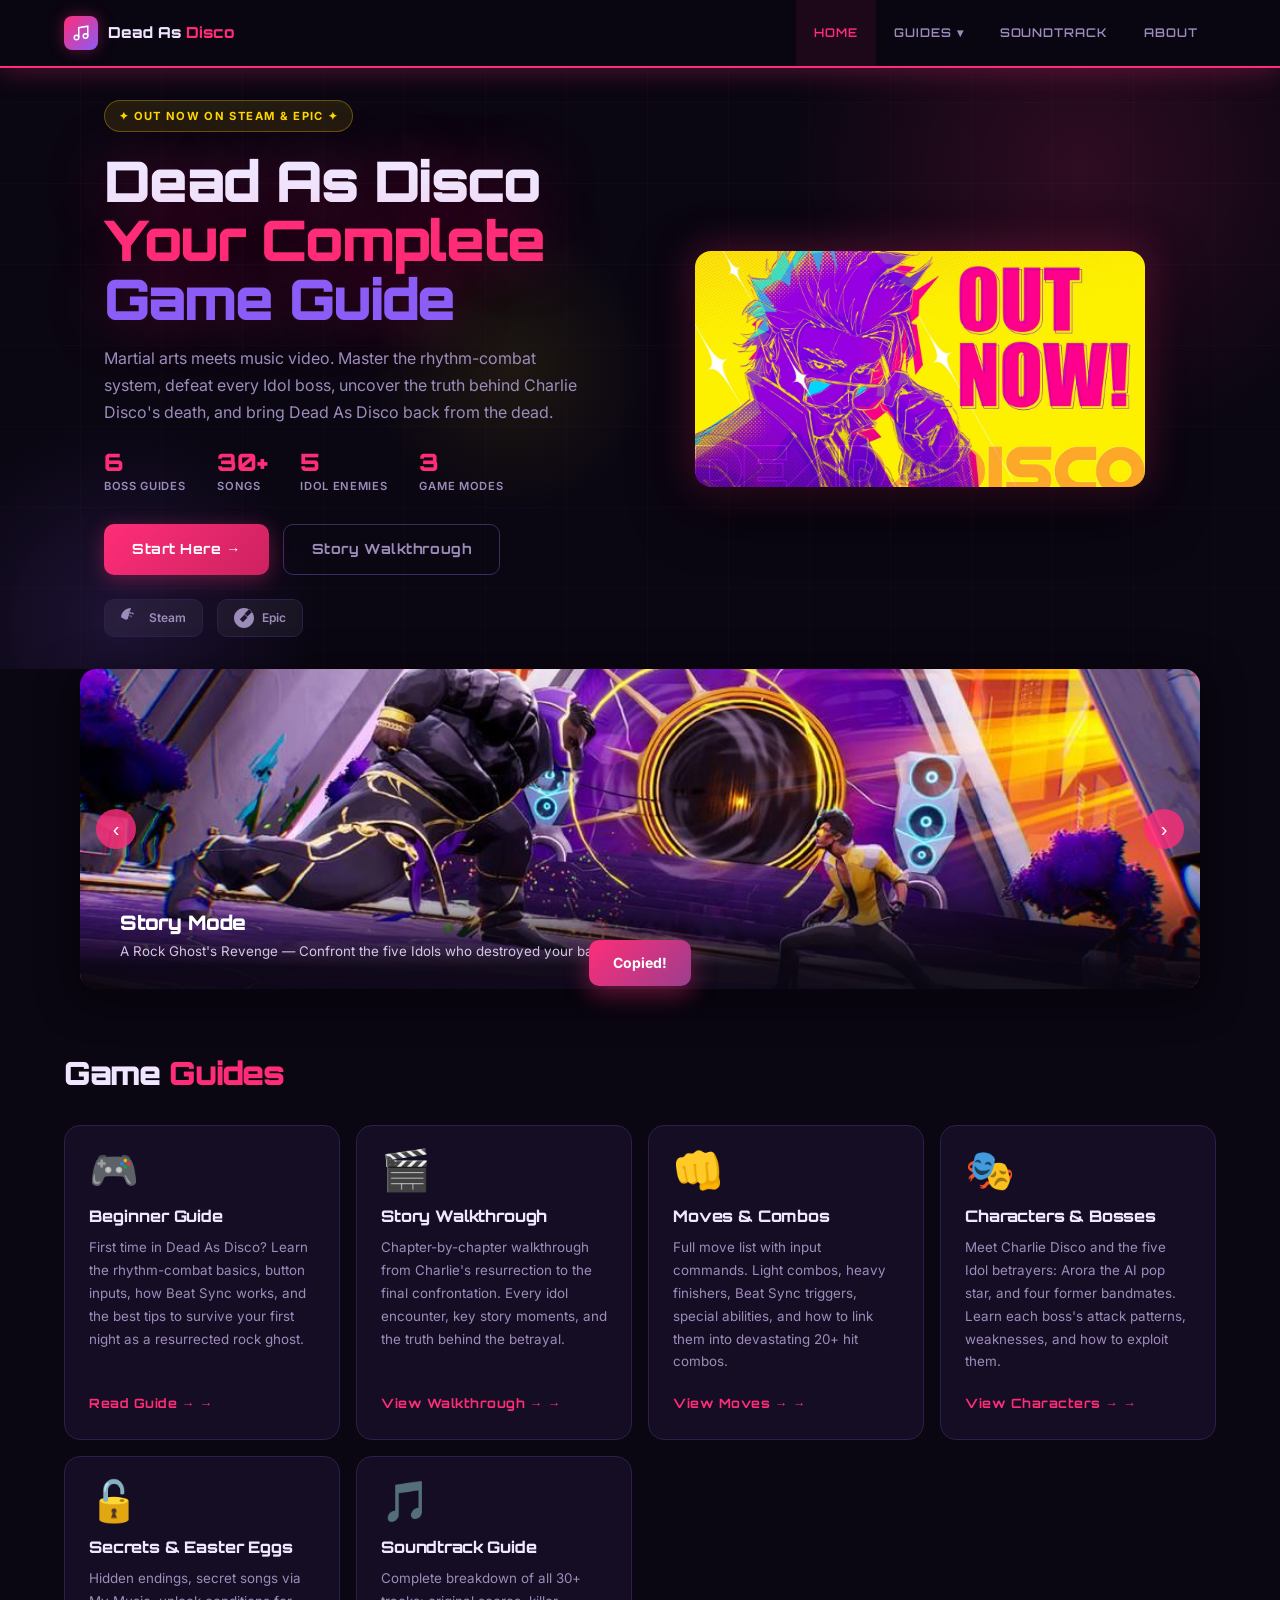
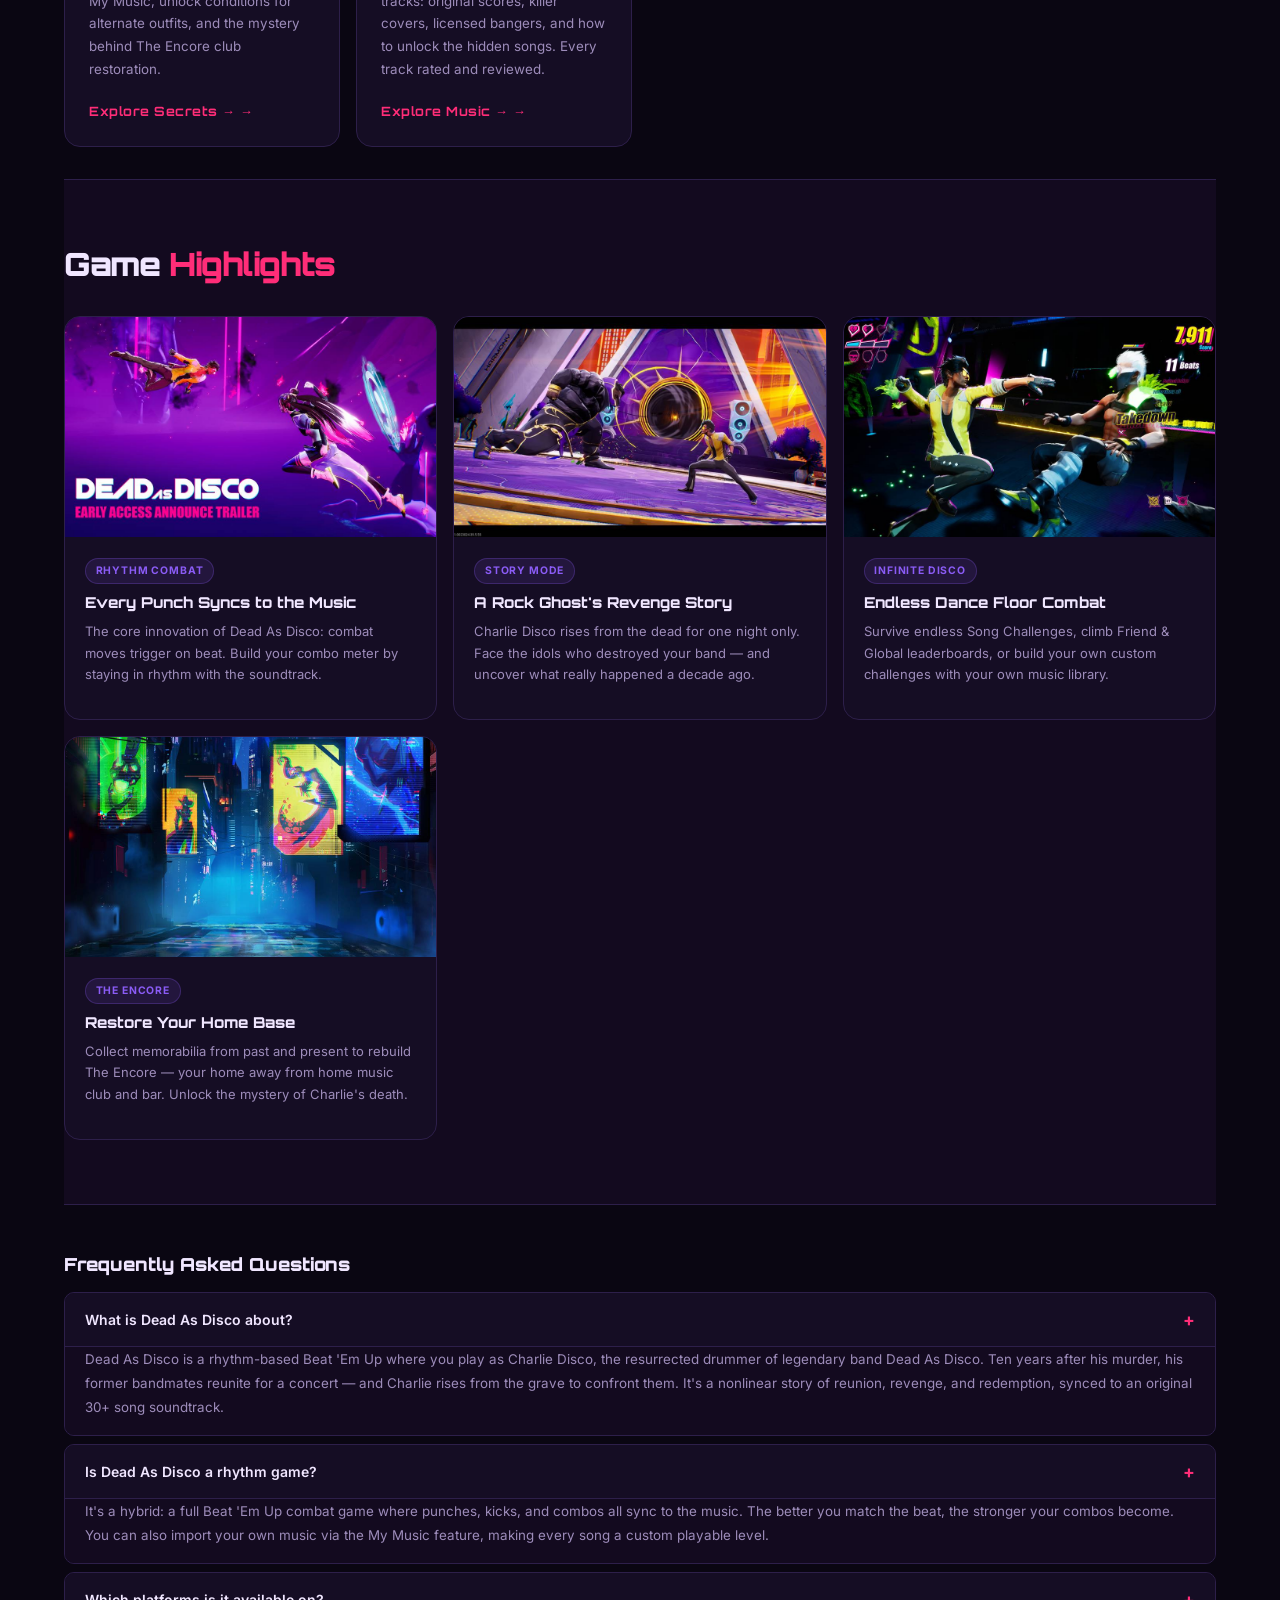
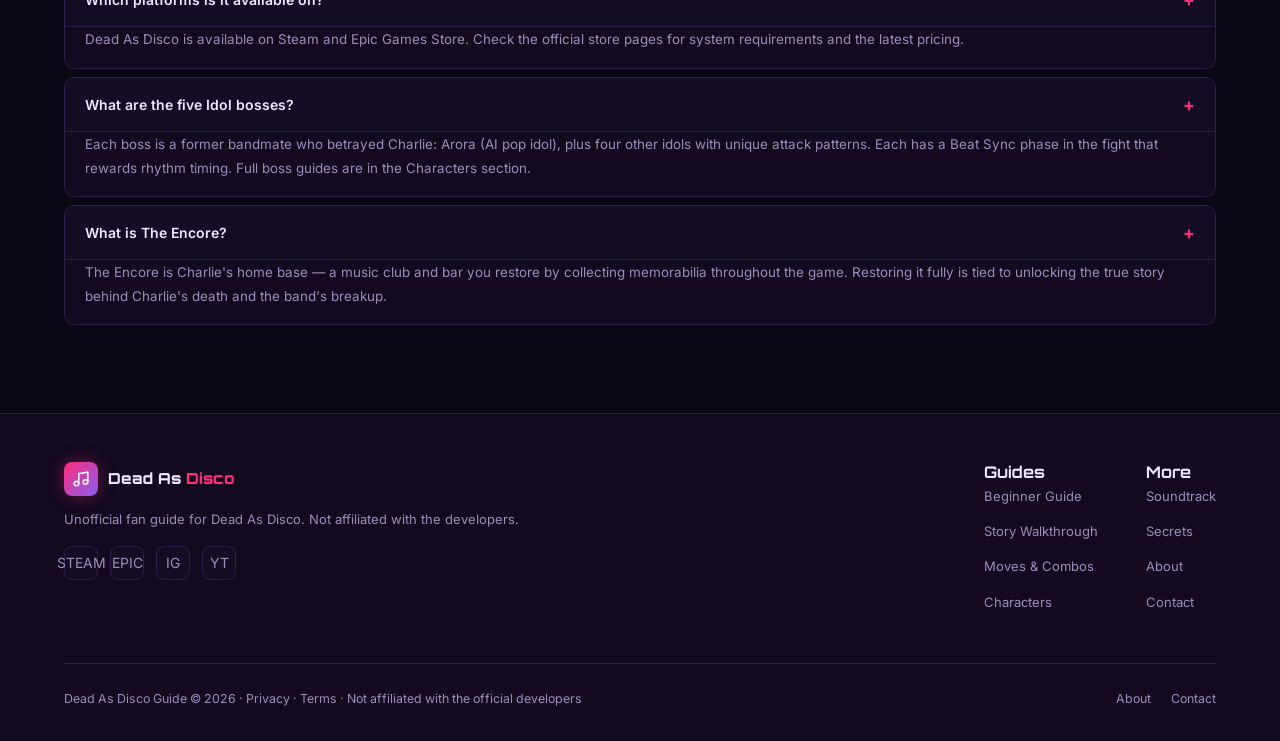
==== index.html @ 6e39ecc3 "index.html: hero换用og-image.jpg官方分享图(1200x630)" ====
<!DOCTYPE html>
<html lang="en">
<head>
  <meta charset="UTF-8">
  <meta name="viewport" content="width=device-width, initial-scale=1.0">
  <title>Dead As Disco Guide — Out Now! Walkthrough, Moves & More</title>
  <meta name="description" content="Complete guide to Dead As Disco. Master combos, beat every Idol boss, unlock the full story, and dominate Infinite Disco mode. 30+ songs covered.">
  <meta name="theme-color" content="#0a0612">
  <meta name="robots" content="index, follow">
  <link rel="icon" type="image/svg+xml" href="favicon.svg">
  <link rel="stylesheet" href="css/style.css">
  <script type="application/ld+json">
  {
    "@context": "https://schema.org",
    "@type": "WebSite",
    "name": "Dead As Disco Guide",
    "url": "https://deadasdiscoguide.com/",
    "description": "Official fan guide for Dead As Disco — walkthrough, combos, characters, soundtrack"
  }
  </script>
</head>
<body>
  <header class="header">
    <div class="header-inner">
      <a href="index.html" class="logo">
        <div class="logo-icon">
          <svg width="18" height="18" viewBox="0 0 24 24" fill="none"><path d="M9 18V5l12-2v13" stroke="#fff" stroke-width="2" stroke-linecap="round"/><circle cx="6" cy="18" r="3" stroke="#fff" stroke-width="2"/><circle cx="18" cy="16" r="3" stroke="#fff" stroke-width="2"/></svg>
        </div>
        <span class="logo-name">Dead As <span>Disco</span></span>
      </a>
      <nav class="nav-desktop">
        <ul>
          <li><a href="index.html" class="active">Home</a></li>
          <li>
            <a href="pages/guides/index.html">Guides ▾</a>
            <ul class="dropdown">
              <li><a href="pages/guides/beginner.html">Beginner Guide</a></li>
              <li><a href="pages/guides/walkthrough.html">Story Walkthrough</a></li>
              <li><a href="pages/guides/moves.html">Moves & Combos</a></li>
              <li><a href="pages/guides/characters.html">Characters</a></li>
              <li><a href="pages/guides/secrets.html">Secrets & Easter Eggs</a></li>
            </ul>
          </li>
          <li><a href="pages/soundtrack.html">Soundtrack</a></li>
          <li><a href="pages/about.html">About</a></li>
        </ul>
      </nav>
      <button class="hamburger" aria-label="Menu">
        <span></span><span></span><span></span>
      </button>
    </div>
  </header>

  <section class="hero">
    <div class="hero-bg-graphics">
      <div class="hero-circle circle-1"></div>
      <div class="hero-circle circle-2"></div>
      <div class="hero-circle circle-3"></div>
      <div class="hero-lines"></div>
    </div>
    <div class="hero-content container">
      <div class="hero-left">
        <div class="hero-badge">✦ Out Now on Steam &amp; Epic ✦</div>
        <h1 class="hero-title">
          <span class="line1">Dead As Disco</span>
          <span class="line2">Your Complete</span>
          <span class="line3">Game Guide</span>
        </h1>
        <p class="hero-tagline">Martial arts meets music video. Master the rhythm-combat system, defeat every Idol boss, uncover the truth behind Charlie Disco's death, and bring Dead As Disco back from the dead.</p>
        <div class="stats-row">
          <div class="stat-item">
            <span class="stat-number">6</span>
            <span class="stat-label">Boss Guides</span>
          </div>
          <div class="stat-item">
            <span class="stat-number">30+</span>
            <span class="stat-label">Songs</span>
          </div>
          <div class="stat-item">
            <span class="stat-number">5</span>
            <span class="stat-label">Idol Enemies</span>
          </div>
          <div class="stat-item">
            <span class="stat-number">3</span>
            <span class="stat-label">Game Modes</span>
          </div>
        </div>
        <div class="hero-cta">
          <a href="pages/guides/beginner.html" class="btn btn-primary">Start Here →</a>
          <a href="pages/guides/walkthrough.html" class="btn btn-outline">Story Walkthrough</a>
        </div>
        <div class="hero-store-badges">
          <a href="https://store.steampowered.com/app/3404260" target="_blank" rel="noopener" class="store-badge">
            <svg width="20" height="20" viewBox="0 0 24 24" fill="currentColor"><path d="M11.979 0C5.678 0 .527 4.9.044 11.037l5.405 3.053c.545-.371 1.203-.59 1.912-.59.229 0 .452.018.672.053L11.979 0zM7.271 7.513c.817 0 1.586.104 2.297.311L7.271 7.513zM8.68 3.555l4.392 2.483c-.488.31-.957.668-1.408 1.072L8.68 3.555zm4.299 1.651l2.665 1.504c-.381.381-.779.739-1.191 1.073l-1.474-.832V5.206zm-2.665 4.307l2.458 1.387c.046-.514.073-1.036.073-1.562L8.68 8.68 10.314 9.513z"/></svg>
            <span>Steam</span>
          </a>
          <a href="https://store.epicgames.com/p/dead-as-disco-de4d9d" target="_blank" rel="noopener" class="store-badge epic">
            <svg width="20" height="20" viewBox="0 0 24 24" fill="currentColor"><path d="M12 0C5.373 0 0 5.373 0 12s5.373 12 12 12 12-5.373 12-12S18.627 0 12 0zm-1.467 17.013l-3.528-3.528 5.645-5.645 3.527 3.527-5.644 5.646zm5.645-6.723l-3.527-3.527 5.645-5.645 3.528 3.528-5.646 5.644z"/></svg>
            <span>Epic</span>
          </a>
        </div>
      </div>
      <div class="hero-right">
        <div class="hero-image">
          <img src="images/og-image.jpg" alt="Dead As Disco Gameplay">
        </div>
      </div>
    </div>
  </section>

  <section class="hero-carousel" aria-label="Featured Screenshots">
    <div class="carousel-track">
      <div class="carousel-slide active">
        <img src="images/story-screenshot.jpg" alt="Story Mode" loading="eager" class="carousel-img">
        <div class="carousel-caption">
          <h2>Story Mode</h2>
          <p>A Rock Ghost's Revenge — Confront the five Idols who destroyed your band</p>
        </div>
      </div>
      <div class="carousel-slide">
        <img src="images/infinite-screenshot.jpg" alt="Infinite Disco" loading="eager" class="carousel-img">
        <div class="carousel-caption">
          <h2>Infinite Disco</h2>
          <p>Endless dance floor combat across dozens of Song Challenges</p>
        </div>
      </div>
      <div class="carousel-slide">
        <img src="images/game-trailer.jpg" alt="Rhythm Combat" loading="eager" class="carousel-img">
        <div class="carousel-caption">
          <h2>Rhythm Combat</h2>
          <p>Every punch syncs to the music — master the beat, own the fight</p>
        </div>
      </div>
      <div class="carousel-slide">
        <img src="images/og-image.jpg" alt="The Encore" loading="eager" class="carousel-img">
        <div class="carousel-caption">
          <h2>The Encore</h2>
          <p>Restore your home music club and uncover the truth behind Charlie's death</p>
        </div>
      </div>
      <div class="carousel-slide">
        <img src="images/roadmap.jpg" alt="Roadmap 2026" loading="eager" class="carousel-img">
        <div class="carousel-caption">
          <h2>Roadmap 2026</h2>
          <p>New content, seasonal events, and exclusive rewards coming soon</p>
        </div>
      </div>
      <div class="carousel-slide">
        <img src="images/feature-video-bg.jpg" alt="Martial Arts + Music" loading="eager" class="carousel-img">
        <div class="carousel-caption">
          <h2>Martial Arts + Music</h2>
          <p>Martial arts meets music video — a playable MV experience</p>
        </div>
      </div>
    </div>
    <button class="carousel-btn prev" onclick="moveSlide(-1)" aria-label="Previous">&#8249;</button>
    <button class="carousel-btn next" onclick="moveSlide(1)" aria-label="Next">&#8250;</button>
    <div class="carousel-dots">
      <span class="dot active" onclick="goToSlide(0)"></span>
      <span class="dot" onclick="goToSlide(1)"></span>
      <span class="dot" onclick="goToSlide(2)"></span>
      <span class="dot" onclick="goToSlide(3)"></span>
      <span class="dot" onclick="goToSlide(4)"></span>
      <span class="dot" onclick="goToSlide(5)"></span>
    </div>
  </section>

  <main class="main-content">
    <div class="container">
      <section class="featured-guides">
        <h2 class="section-title">Game <span>Guides</span></h2>
        <div class="guides-grid">
          <article class="guide-card">
            <div class="guide-card-icon">🎮</div>
            <h3>Beginner Guide</h3>
            <p>First time in Dead As Disco? Learn the rhythm-combat basics, button inputs, how Beat Sync works, and the best tips to survive your first night as a resurrected rock ghost.</p>
            <a href="pages/guides/beginner.html" class="guide-card-link">Read Guide →</a>
          </article>
          <article class="guide-card">
            <div class="guide-card-icon">🎬</div>
            <h3>Story Walkthrough</h3>
            <p>Chapter-by-chapter walkthrough from Charlie's resurrection to the final confrontation. Every idol encounter, key story moments, and the truth behind the betrayal.</p>
            <a href="pages/guides/walkthrough.html" class="guide-card-link">View Walkthrough →</a>
          </article>
          <article class="guide-card">
            <div class="guide-card-icon">👊</div>
            <h3>Moves &amp; Combos</h3>
            <p>Full move list with input commands. Light combos, heavy finishers, Beat Sync triggers, special abilities, and how to link them into devastating 20+ hit combos.</p>
            <a href="pages/guides/moves.html" class="guide-card-link">View Moves →</a>
          </article>
          <article class="guide-card">
            <div class="guide-card-icon">🎭</div>
            <h3>Characters &amp; Bosses</h3>
            <p>Meet Charlie Disco and the five Idol betrayers: Arora the AI pop star, and four former bandmates. Learn each boss's attack patterns, weaknesses, and how to exploit them.</p>
            <a href="pages/guides/characters.html" class="guide-card-link">View Characters →</a>
          </article>
          <article class="guide-card">
            <div class="guide-card-icon">🔓</div>
            <h3>Secrets &amp; Easter Eggs</h3>
            <p>Hidden endings, secret songs via My Music, unlock conditions for alternate outfits, and the mystery behind The Encore club restoration.</p>
            <a href="pages/guides/secrets.html" class="guide-card-link">Explore Secrets →</a>
          </article>
          <article class="guide-card">
            <div class="guide-card-icon">🎵</div>
            <h3>Soundtrack Guide</h3>
            <p>Complete breakdown of all 30+ tracks: original scores, killer covers, licensed bangers, and how to unlock the hidden songs. Every track rated and reviewed.</p>
            <a href="pages/soundtrack.html" class="guide-card-link">Explore Music →</a>
          </article>
        </div>
      </section>

      <section class="featured-section mt-2">
        <h2 class="section-title">Game <span>Highlights</span></h2>
        <div class="feature-grid">
          <div class="feature-card">
            <img src="images/game-trailer.jpg" alt="Dead As Disco Gameplay" class="feature-img" loading="lazy">
            <div class="feature-body">
              <span class="feature-tag">Rhythm Combat</span>
              <h3>Every Punch Syncs to the Music</h3>
              <p>The core innovation of Dead As Disco: combat moves trigger on beat. Build your combo meter by staying in rhythm with the soundtrack.</p>
            </div>
          </div>
          <div class="feature-card">
            <img src="images/story-screenshot.jpg" alt="Charlie Disco" class="feature-img" loading="lazy">
            <div class="feature-body">
              <span class="feature-tag">Story Mode</span>
              <h3>A Rock Ghost's Revenge Story</h3>
              <p>Charlie Disco rises from the dead for one night only. Face the idols who destroyed your band — and uncover what really happened a decade ago.</p>
            </div>
          </div>
          <div class="feature-card">
            <img src="images/infinite-screenshot.jpg" alt="Infinite Disco Mode" class="feature-img" loading="lazy">
            <div class="feature-body">
              <span class="feature-tag">Infinite Disco</span>
              <h3>Endless Dance Floor Combat</h3>
              <p>Survive endless Song Challenges, climb Friend &amp; Global leaderboards, or build your own custom challenges with your own music library.</p>
            </div>
          </div>
          <div class="feature-card">
            <img src="images/feature-video-bg.jpg" alt="The Encore Club" class="feature-img" loading="lazy">
            <div class="feature-body">
              <span class="feature-tag">The Encore</span>
              <h3>Restore Your Home Base</h3>
              <p>Collect memorabilia from past and present to rebuild The Encore — your home away from home music club and bar. Unlock the mystery of Charlie's death.</p>
            </div>
          </div>
        </div>
      </section>

      <section class="faq-section">
        <h2 class="faq-title">Frequently Asked Questions</h2>
        <div class="faq-item">
          <button class="faq-question" onclick="this.parentElement.classList.toggle('open')">
            What is Dead As Disco about?
            <span class="faq-icon">+</span>
          </button>
          <div class="faq-answer">
            Dead As Disco is a rhythm-based Beat 'Em Up where you play as Charlie Disco, the resurrected drummer of legendary band Dead As Disco. Ten years after his murder, his former bandmates reunite for a concert — and Charlie rises from the grave to confront them. It's a nonlinear story of reunion, revenge, and redemption, synced to an original 30+ song soundtrack.
          </div>
        </div>
        <div class="faq-item">
          <button class="faq-question" onclick="this.parentElement.classList.toggle('open')">
            Is Dead As Disco a rhythm game?
            <span class="faq-icon">+</span>
          </button>
          <div class="faq-answer">
            It's a hybrid: a full Beat 'Em Up combat game where punches, kicks, and combos all sync to the music. The better you match the beat, the stronger your combos become. You can also import your own music via the My Music feature, making every song a custom playable level.
          </div>
        </div>
        <div class="faq-item">
          <button class="faq-question" onclick="this.parentElement.classList.toggle('open')">
            Which platforms is it available on?
            <span class="faq-icon">+</span>
          </button>
          <div class="faq-answer">
            Dead As Disco is available on Steam and Epic Games Store. Check the official store pages for system requirements and the latest pricing.
          </div>
        </div>
        <div class="faq-item">
          <button class="faq-question" onclick="this.parentElement.classList.toggle('open')">
            What are the five Idol bosses?
            <span class="faq-icon">+</span>
          </button>
          <div class="faq-answer">
            Each boss is a former bandmate who betrayed Charlie: Arora (AI pop idol), plus four other idols with unique attack patterns. Each has a Beat Sync phase in the fight that rewards rhythm timing. Full boss guides are in the Characters section.
          </div>
        </div>
        <div class="faq-item">
          <button class="faq-question" onclick="this.parentElement.classList.toggle('open')">
            What is The Encore?
            <span class="faq-icon">+</span>
          </button>
          <div class="faq-answer">
            The Encore is Charlie's home base — a music club and bar you restore by collecting memorabilia throughout the game. Restoring it fully is tied to unlocking the true story behind Charlie's death and the band's breakup.
          </div>
        </div>
      </section>
    </div>
  </main>

  <footer class="footer">
    <div class="container">
      <div class="footer-top">
        <div class="footer-brand">
          <a href="index.html" class="logo">
            <div class="logo-icon">
              <svg width="18" height="18" viewBox="0 0 24 24" fill="none"><path d="M9 18V5l12-2v13" stroke="#fff" stroke-width="2" stroke-linecap="round"/><circle cx="6" cy="18" r="3" stroke="#fff" stroke-width="2"/><circle cx="18" cy="16" r="3" stroke="#fff" stroke-width="2"/></svg>
            </div>
            <span class="logo-name">Dead As <span>Disco</span></span>
          </a>
          <p>Unofficial fan guide for Dead As Disco. Not affiliated with the developers.</p>
          <div class="social-links">
            <a href="https://store.steampowered.com/app/3404260" target="_blank" rel="noopener" class="social-link" title="Steam">STEAM</a>
            <a href="https://store.epicgames.com/p/dead-as-disco-de4d9d" target="_blank" rel="noopener" class="social-link" title="Epic">EPIC</a>
            <a href="https://instagram.com/deadasdiscogame" target="_blank" rel="noopener" class="social-link" title="Instagram">IG</a>
            <a href="https://www.youtube.com/@DeadAsDiscoGame" target="_blank" rel="noopener" class="social-link" title="YouTube">YT</a>
          </div>
        </div>
        <div class="footer-links">
          <div class="footer-col">
            <h4 class="footer-col-title">Guides</h4>
            <ul>
              <li><a href="pages/guides/beginner.html">Beginner Guide</a></li>
              <li><a href="pages/guides/walkthrough.html">Story Walkthrough</a></li>
              <li><a href="pages/guides/moves.html">Moves &amp; Combos</a></li>
              <li><a href="pages/guides/characters.html">Characters</a></li>
            </ul>
          </div>
          <div class="footer-col">
            <h4 class="footer-col-title">More</h4>
            <ul>
              <li><a href="pages/soundtrack.html">Soundtrack</a></li>
              <li><a href="pages/guides/secrets.html">Secrets</a></li>
              <li><a href="pages/about.html">About</a></li>
              <li><a href="pages/contact.html">Contact</a></li>
            </ul>
          </div>
        </div>
      </div>
      <div class="footer-bottom">
        <span class="footer-copy">Dead As Disco Guide &copy; 2026 &middot; <a href="pages/privacy.html" style="color:var(--text-muted);">Privacy</a> &middot; <a href="pages/terms.html" style="color:var(--text-muted);">Terms</a> &middot; Not affiliated with the official developers</span>
        <div class="footer-legal">
          <a href="pages/about.html">About</a>
          <a href="pages/contact.html">Contact</a>
        </div>
      </div>
    </div>
  </footer>

  <div id="toast" class="toast">Copied!</div>
  <script>
  // Carousel functionality
  var currentSlide = 0;
  var slides = document.querySelectorAll('.carousel-slide');
  var dots = document.querySelectorAll('.dot');
  var totalSlides = slides.length;
  var autoPlayInterval;

  function goToSlide(index) {
    slides[currentSlide].classList.remove('active');
    dots[currentSlide].classList.remove('active');
    currentSlide = index;
    if (currentSlide >= totalSlides) currentSlide = 0;
    if (currentSlide < 0) currentSlide = totalSlides - 1;
    slides[currentSlide].classList.add('active');
    dots[currentSlide].classList.add('active');
  }

  function moveSlide(direction) {
    goToSlide(currentSlide + direction);
  }

  function startAutoPlay() {
    autoPlayInterval = setInterval(function() {
      moveSlide(1);
    }, 5000);
  }

  function stopAutoPlay() {
    clearInterval(autoPlayInterval);
  }

  // Initialize dots click handlers
  dots.forEach(function(dot, index) {
    dot.addEventListener('click', function() {
      goToSlide(index);
      stopAutoPlay();
      startAutoPlay();
    });
  });

  // Start autoplay
  startAutoPlay();

  // FAQ accordion
  document.querySelectorAll('.faq-question').forEach(function(btn) {
    btn.addEventListener('click', function() {
      var item = this.parentElement;
      item.classList.toggle('open');
    });
  });
  </script>
</body>
</html>
---- css/style.css ----
/* ================================================
   DeadAsDisco.net - Official Game Guide
   Disco Neon Theme — v1.0
   ================================================ */

@import url('https://fonts.googleapis.com/css2?family=Orbitron:wght@400;500;600;700;800;900&family=Inter:wght@300;400;500;600;700&family=Bebas+Neue&display=swap');

:root {
  --bg-primary: #0a0612;
  --bg-secondary: #130a1f;
  --bg-card: #150d24;
  --bg-card-hover: #1d1233;
  --accent: #ff2d78;
  --accent-light: #ff6ba8;
  --accent-dark: #cc225f;
  --accent-glow: rgba(255, 45, 120, 0.35);
  --neon-purple: #8b5cf6;
  --neon-purple-light: #a78bfa;
  --disco-gold: #ffd700;
  --disco-gold-dim: #b8960b;
  --text: #f0e6ff;
  --text-muted: #9d8cba;
  --border: #2d1f4a;
  --border-light: #3d2a60;
  --shadow: 0 4px 24px rgba(0, 0, 0, 0.6);
  --shadow-glow: 0 0 30px rgba(255, 45, 120, 0.35);
  --shadow-hover: 0 8px 40px rgba(255, 45, 120, 0.25);
  --radius: 10px;
  --radius-lg: 16px;
  --transition: all 0.3s cubic-bezier(0.16, 1, 0.3, 1);
  --font-heading: 'Orbitron', sans-serif;
  --font-body: 'Inter', sans-serif;
  --font-accent: 'Bebas Neue', sans-serif;
  --container: 1200px;
  --header-height: 68px;
}

*, *::before, *::after { box-sizing: border-box; margin: 0; padding: 0; }
html { scroll-behavior: smooth; font-size: 16px; }
body { font-family: var(--font-body); background-color: var(--bg-primary); color: var(--text); line-height: 1.7; min-height: 100vh; overflow-x: hidden; -webkit-font-smoothing: antialiased; }
a { color: var(--accent); text-decoration: none; transition: var(--transition); }
a:hover { color: var(--accent-light); }
img { max-width: 100%; height: auto; display: block; }
ul, ol { list-style: none; }
h1,h2,h3,h4,h5,h6 { font-family: var(--font-heading); font-weight: 700; line-height: 1.25; color: var(--text); }
p { margin-bottom: 1rem; color: var(--text); }
::selection { background: var(--accent); color: #fff; }

::-webkit-scrollbar { width: 6px; height: 6px; }
::-webkit-scrollbar-track { background: var(--bg-secondary); }
::-webkit-scrollbar-thumb { background: var(--border-light); border-radius: 9999px; }
::-webkit-scrollbar-thumb:hover { background: var(--neon-purple); }

.container { width: 100%; max-width: var(--container); margin: 0 auto; padding: 0 1.5rem; }

.header { position: sticky; top: 0; z-index: 1000; background: rgba(10,6,18,0.95); border-bottom: 2px solid var(--accent); height: var(--header-height); box-shadow: var(--shadow-glow); backdrop-filter: blur(12px); -webkit-backdrop-filter: blur(12px); }
.header-inner { display: flex; align-items: center; justify-content: space-between; height: 100%; max-width: var(--container); margin: 0 auto; padding: 0 1.5rem; }
.logo { display: flex; align-items: center; gap: 0.625rem; font-family: var(--font-heading); font-size: 1.1rem; font-weight: 900; color: var(--text); text-decoration: none; }
.logo:hover { color: var(--text); }
.logo-icon { width: 34px; height: 34px; border-radius: 8px; background: linear-gradient(135deg, var(--accent), var(--neon-purple)); display: flex; align-items: center; justify-content: center; box-shadow: 0 0 16px var(--accent-glow); flex-shrink: 0; }
.logo-name { font-size: 0.95rem; font-weight: 800; }
.logo-name span { color: var(--accent); }

.nav-desktop { display: none; align-items: center; }
@media (min-width: 768px) { .nav-desktop { display: flex; } }
.nav-desktop > ul { display: flex; align-items: center; }
.nav-desktop > ul > li { position: relative; }
.nav-desktop > ul > li > a { display: flex; align-items: center; gap: 5px; padding: 0 1.125rem; height: var(--header-height); color: var(--text-muted); font-family: var(--font-heading); font-size: 0.75rem; font-weight: 600; letter-spacing: 0.08em; text-transform: uppercase; transition: var(--transition); }
.nav-desktop > ul > li > a:hover, .nav-desktop > ul > li > a.active { color: var(--accent); background: rgba(255,45,120,0.08); }
.dropdown { position: absolute; top: 100%; left: 0; background: var(--bg-card); border: 1px solid var(--border); border-radius: var(--radius); min-width: 200px; box-shadow: var(--shadow), var(--shadow-glow); opacity: 0; visibility: hidden; transform: translateY(8px); transition: var(--transition); z-index: 100; padding: 0.5rem 0; }
.nav-desktop > ul > li:hover .dropdown { opacity: 1; visibility: visible; transform: translateY(0); }
.dropdown li a { display: flex; align-items: center; gap: 0.5rem; padding: 0.5rem 1rem; color: var(--text-muted); font-size: 0.8rem; font-weight: 500; border-radius: 6px; transition: var(--transition); }
.dropdown li a:hover { color: var(--accent); background: rgba(255,45,120,0.1); }
.hamburger { display: flex; flex-direction: column; gap: 5px; width: 22px; padding: 0.25rem; cursor: pointer; background: none; border: none; }
.hamburger span { display: block; height: 2px; background: var(--text); border-radius: 2px; transition: var(--transition); }
@media (min-width: 768px) { .hamburger { display: none; } }

.hero { position: relative; min-height: 560px; display: flex; align-items: center; background: var(--bg-primary); overflow: hidden; padding: 2rem 0; }
.hero-bg-graphics { position: absolute; inset: 0; pointer-events: none; }
.hero-circle { position: absolute; border-radius: 50%; opacity: 0.15; }
.hero-circle.circle-1 { width: 600px; height: 600px; background: radial-gradient(circle, var(--accent) 0%, transparent 70%); top: -200px; right: -100px; }
.hero-circle.circle-2 { width: 400px; height: 400px; background: radial-gradient(circle, var(--neon-purple) 0%, transparent 70%); bottom: -150px; left: -80px; }
.hero-circle.circle-3 { width: 300px; height: 300px; background: radial-gradient(circle, var(--disco-gold) 0%, transparent 70%); top: 50%; left: 40%; transform: translate(-50%, -50%); opacity: 0.08; }
.hero-lines { position: absolute; inset: 0; background: repeating-linear-gradient(90deg, transparent, transparent 80px, rgba(255,45,120,0.03) 80px, rgba(255,45,120,0.03) 81px), repeating-linear-gradient(0deg, transparent, transparent 80px, rgba(139,92,246,0.03) 80px, rgba(139,92,246,0.03) 81px); }
.hero-content { position: relative; z-index: 1; display: grid; grid-template-columns: 1fr 1fr; gap: 3rem; align-items: center; max-width: 1120px; margin: 0 auto; padding: 0 1.5rem; }
.hero-left { max-width: 560px; }
.hero-right { display: flex; justify-content: center; align-items: center; }
.hero-image { width: 100%; max-width: 450px; border-radius: var(--radius-lg); overflow: hidden; box-shadow: 0 20px 60px rgba(0,0,0,0.5), 0 0 40px var(--accent-glow); }
.hero-image img { width: 100%; height: auto; display: block; }
.hero-badge { display: inline-flex; align-items: center; gap: 0.4rem; font-size: 0.7rem; font-weight: 700; letter-spacing: 0.12em; color: var(--disco-gold); background: rgba(255,215,0,0.1); border: 1px solid rgba(255,215,0,0.3); padding: 0.35rem 0.875rem; border-radius: 9999px; text-transform: uppercase; margin-bottom: 1.25rem; }
.hero-title { font-size: clamp(2.25rem, 5vw, 3.5rem); font-weight: 900; line-height: 1.05; letter-spacing: -0.03em; margin-bottom: 1rem; text-shadow: 0 0 60px var(--accent-glow); }
.hero-title .line1 { display: block; color: var(--text); }
.hero-title .line2 { display: block; color: var(--accent); }
.hero-title .line3 { display: block; color: var(--neon-purple); }
.hero-tagline { font-size: 1rem; color: var(--text-muted); line-height: 1.7; margin-bottom: 1.5rem; max-width: 480px; }
.stats-row { display: flex; gap: 2rem; flex-wrap: wrap; margin-bottom: 1.75rem; }
.stat-item { display: flex; flex-direction: column; gap: 0.15rem; }
.stat-number { font-family: var(--font-heading); font-size: 1.5rem; font-weight: 900; color: var(--accent); line-height: 1; }
.stat-label { font-size: 0.7rem; color: var(--text-muted); font-weight: 600; letter-spacing: 0.06em; text-transform: uppercase; }
.hero-cta { display: flex; gap: 0.875rem; flex-wrap: wrap; margin-bottom: 1.5rem; }
.hero-store-badges { display: flex; gap: 0.875rem; }
.store-badge { display: inline-flex; align-items: center; gap: 0.5rem; padding: 0.5rem 1rem; background: rgba(255,255,255,0.05); border: 1px solid var(--border); border-radius: var(--radius); font-size: 0.75rem; font-weight: 600; color: var(--text-muted); transition: var(--transition); }
.store-badge:hover { border-color: var(--accent); color: var(--accent); background: rgba(255,45,120,0.1); }
.store-badge.epic:hover { border-color: var(--neon-purple); color: var(--neon-purple); background: rgba(139,92,246,0.1); }
.btn { display: inline-flex; align-items: center; gap: 0.4rem; padding: 0.8rem 1.75rem; border-radius: var(--radius); font-size: 0.875rem; font-weight: 700; cursor: pointer; transition: var(--transition); font-family: var(--font-heading); letter-spacing: 0.04em; white-space: nowrap; border: none; }
.btn-primary { background: linear-gradient(135deg, var(--accent), var(--accent-dark)); color: #fff; box-shadow: 0 4px 20px var(--accent-glow); }
.btn-primary:hover { transform: translateY(-3px); box-shadow: 0 8px 30px var(--accent-glow); color: #fff; }
.btn-outline { background: transparent; color: var(--text-muted); border: 1.5px solid var(--border-light); }
.btn-outline:hover { border-color: var(--accent); color: var(--accent); transform: translateY(-3px); }

.main-content { padding: 4rem 0 5rem; }
.section-title { font-size: clamp(1.5rem, 3vw, 2rem); font-weight: 900; letter-spacing: -0.03em; margin-bottom: 2rem; }
.section-title span { color: var(--accent); }

.guides-grid { display: grid; grid-template-columns: repeat(auto-fill, minmax(260px, 1fr)); gap: 1rem; }
.guide-card { background: var(--bg-card); border: 1px solid var(--border); border-radius: var(--radius-lg); padding: 1.5rem; display: flex; flex-direction: column; transition: var(--transition); position: relative; overflow: hidden; }
.guide-card::before { content: ''; position: absolute; top: 0; left: 0; right: 0; height: 3px; background: linear-gradient(90deg, var(--accent), var(--neon-purple)); opacity: 0; transition: opacity 250ms ease; }
.guide-card:hover { border-color: var(--accent); box-shadow: var(--shadow-hover); transform: translateY(-4px); }
.guide-card:hover::before { opacity: 1; }
.guide-card-icon { font-size: 2.5rem; margin-bottom: 1rem; line-height: 1; }
.guide-card h3 { font-size: 1rem; font-weight: 800; margin-bottom: 0.625rem; font-family: var(--font-heading); letter-spacing: -0.01em; }
.guide-card p { font-size: 0.8375rem; color: var(--text-muted); line-height: 1.7; flex: 1; margin-bottom: 1.25rem; }
.guide-card-link { font-size: 0.8rem; font-weight: 700; color: var(--accent); font-family: var(--font-heading); letter-spacing: 0.04em; transition: var(--transition); display: inline-flex; align-items: center; gap: 0.3rem; }
.guide-card-link::after { content: ' \2192'; transition: transform 150ms ease; display: inline-block; }
.guide-card-link:hover::after { transform: translateX(4px); }

.featured-section { background: var(--bg-secondary); border-top: 1px solid var(--border); border-bottom: 1px solid var(--border); padding: 4rem 0; }
.feature-grid { display: grid; grid-template-columns: repeat(auto-fill, minmax(280px, 1fr)); gap: 1rem; }
.feature-card { background: var(--bg-card); border: 1px solid var(--border); border-radius: var(--radius-lg); overflow: hidden; transition: var(--transition); }
.feature-card:hover { border-color: var(--neon-purple); box-shadow: 0 8px 30px rgba(139,92,246,0.2); transform: translateY(-3px); }
.feature-img { width: 100%; height: 220px; object-fit: cover; background: var(--bg-primary); }
.feature-body { padding: 1.125rem 1.25rem; }
.feature-tag { display: inline-block; font-size: 0.65rem; font-weight: 700; color: var(--neon-purple); background: rgba(139,92,246,0.12); border: 1px solid rgba(139,92,246,0.25); padding: 0.2rem 0.6rem; border-radius: 9999px; text-transform: uppercase; letter-spacing: 0.08em; margin-bottom: 0.625rem; }
.feature-card h3 { font-size: 0.9375rem; font-weight: 800; margin-bottom: 0.5rem; }
.feature-card p { font-size: 0.8125rem; color: var(--text-muted); line-height: 1.65; }

.breadcrumb { display: flex; align-items: center; gap: 0.5rem; font-size: 0.775rem; color: var(--text-muted); margin-bottom: 2rem; flex-wrap: wrap; }
.breadcrumb a { color: var(--text-muted); font-weight: 500; }
.breadcrumb a:hover { color: var(--accent); }
.breadcrumb span { color: var(--border-light); }

.tool-page { padding: 3rem 0 4rem; }
.tool-page-header { margin-bottom: 2rem; padding-bottom: 1.5rem; border-bottom: 1px solid var(--border); }
.tool-page-title { font-size: clamp(1.5rem, 4vw, 2.5rem); font-weight: 900; letter-spacing: -0.03em; margin-bottom: 0.5rem; }
.lead { font-size: 1rem; color: var(--text-muted); line-height: 1.8; margin-bottom: 1.5rem; }
.tool-layout { display: grid; grid-template-columns: 1fr 1fr; gap: 1rem; }
@media (max-width: 768px) { .tool-layout { grid-template-columns: 1fr; } }
.tool-panel { display: flex; flex-direction: column; gap: 0.5rem; }
.tool-panel-label { font-size: 0.72rem; font-weight: 700; color: var(--text-muted); text-transform: uppercase; letter-spacing: 0.08em; }
.tool-input { width: 100%; min-height: 200px; padding: 0.875rem 1rem; font-family: 'JetBrains Mono', monospace; font-size: 0.8125rem; line-height: 1.7; background: var(--bg-card); border: 1.5px solid var(--border); border-radius: var(--radius); color: var(--text); resize: vertical; outline: none; transition: border-color 150ms; }
.tool-input:focus { border-color: var(--accent); box-shadow: 0 0 0 3px var(--accent-glow); }
.tool-output { min-height: 200px; padding: 0.875rem 1rem; font-family: 'JetBrains Mono', monospace; font-size: 0.8125rem; line-height: 1.7; background: var(--bg-secondary); border: 1.5px solid var(--border); border-radius: var(--radius); overflow: auto; white-space: pre-wrap; word-break: break-all; color: var(--text); }
.tool-actions { display: flex; gap: 0.5rem; flex-wrap: wrap; margin: 1rem 0; }
.tool-stats { display: flex; gap: 1.5rem; font-size: 0.775rem; color: var(--text-muted); padding: 1rem 0; border-top: 1px solid var(--border); }
.btn--secondary { background: var(--bg-card); border: 1.5px solid var(--border-light); color: var(--text-muted); border-radius: var(--radius); }
.btn--secondary:hover { border-color: var(--accent); color: var(--accent); }
.btn--ghost { background: transparent; color: var(--text-muted); border-radius: var(--radius); }
.btn--ghost:hover { background: var(--bg-card); color: var(--text); }
.btn--sm { padding: 0.4rem 0.875rem; font-size: 0.775rem; border-radius: 8px; }
.btn-group { display: flex; gap: 0.5rem; flex-wrap: wrap; }
.copy-btn { background: none; border: 1px solid var(--border); padding: 0.3rem 0.75rem; font-size: 0.725rem; color: var(--text-muted); border-radius: 6px; cursor: pointer; transition: var(--transition); font-family: inherit; }
.copy-btn:hover { border-color: var(--accent); color: var(--accent); }
.toggle { display: flex; align-items: center; gap: 0.625rem; cursor: pointer; font-size: 0.8125rem; color: var(--text-muted); }
.toggle input { display: none; }
.toggle-track { width: 38px; height: 22px; background: var(--border); border-radius: 9999px; position: relative; transition: background 150ms; }
.toggle input:checked + .toggle-track { background: var(--accent); }
.toggle-thumb { width: 16px; height: 16px; background: #fff; border-radius: 50%; position: absolute; top: 3px; left: 3px; transition: transform 150ms; box-shadow: 0 1px 3px rgba(0,0,0,0.3); }
.toggle input:checked + .toggle-track .toggle-thumb { transform: translateX(16px); }

.faq-section { margin-top: 3rem; }
.faq-title { font-size: 1.125rem; font-weight: 900; margin-bottom: 1rem; }
.faq-item { background: var(--bg-card); border: 1px solid var(--border); border-radius: var(--radius); margin-bottom: 0.5rem; overflow: hidden; transition: border-color 200ms; }
.faq-item.open { border-color: var(--accent); }
.faq-question { display: flex; align-items: center; justify-content: space-between; padding: 1rem 1.25rem; font-size: 0.875rem; font-weight: 600; color: var(--text); background: var(--bg-card); cursor: pointer; border: none; width: 100%; text-align: left; font-family: inherit; transition: var(--transition); }
.faq-question:hover { background: var(--bg-card-hover); }
.faq-answer { padding: 0 1.25rem 1rem; font-size: 0.8375rem; color: var(--text-muted); line-height: 1.8; border-top: 1px solid var(--border); background: var(--bg-secondary); }
.faq-icon { color: var(--accent); font-size: 1.1rem; transition: transform 200ms; font-weight: 700; }
.faq-item.open .faq-icon { transform: rotate(45deg); }

.blog-list { display: grid; grid-template-columns: repeat(auto-fill, minmax(260px, 1fr)); gap: 0.875rem; }
.blog-card { background: var(--bg-card); border: 1px solid var(--border); border-radius: var(--radius-lg); overflow: hidden; transition: var(--transition); display: flex; flex-direction: column; }
.blog-card:hover { border-color: var(--neon-purple); box-shadow: 0 8px 30px rgba(139,92,246,0.18); transform: translateY(-3px); }
.blog-card-img { width: 100%; height: 140px; object-fit: cover; background: var(--bg-primary); }
.blog-card-body { padding: 1.125rem; flex: 1; display: flex; flex-direction: column; }
.blog-card-date { font-size: 0.72rem; color: var(--text-muted); margin-bottom: 0.5rem; font-weight: 600; }
.blog-card-title { font-size: 0.9375rem; font-weight: 700; margin-bottom: 0.5rem; line-height: 1.35; }
.blog-card-excerpt { font-size: 0.8rem; color: var(--text-muted); line-height: 1.7; flex: 1; margin-bottom: 1rem; }
.blog-card-footer { display: flex; justify-content: space-between; align-items: center; padding-top: 0.875rem; border-top: 1px solid var(--border); }
.blog-read-time { font-size: 0.72rem; color: var(--text-muted); }
.blog-card-link { font-size: 0.8rem; font-weight: 700; color: var(--accent); }
.blog-card-link::after { content: ' \2192'; transition: transform 120ms; display: inline-block; }
.blog-card-link:hover::after { transform: translateX(3px); }

.footer { background: var(--bg-secondary); border-top: 1px solid var(--border); padding: 3rem 0 2rem; }
.footer-top { display: flex; gap: 3rem; flex-wrap: wrap; margin-bottom: 2.5rem; }
.footer-brand { flex: 1; min-width: 180px; }
.footer-brand p { font-size: 0.8125rem; color: var(--text-muted); margin-top: 0.75rem; line-height: 1.7; }
.footer-links { display: flex; gap: 3rem; flex-wrap: wrap; }
.footer-col ul { list-style: none; margin: 0; }
.footer-col li { margin-bottom: 0.5rem; }
.footer-col a { font-size: 0.8125rem; color: var(--text-muted); transition: color 120ms; }
.footer-col a:hover { color: var(--accent); }
.footer-bottom { display: flex; justify-content: space-between; align-items: center; padding-top: 1.5rem; border-top: 1px solid var(--border); flex-wrap: wrap; gap: 0.875rem; }
.footer-copy { font-size: 0.775rem; color: var(--text-muted); }
.footer-legal { display: flex; gap: 1.25rem; }
.footer-legal a { font-size: 0.775rem; color: var(--text-muted); }
.footer-legal a:hover { color: var(--accent); }
.social-links { display: flex; gap: 0.75rem; margin-top: 1rem; }
.social-link { width: 34px; height: 34px; border-radius: 8px; background: var(--bg-card); border: 1px solid var(--border); display: flex; align-items: center; justify-content: center; font-size: 0.875rem; color: var(--text-muted); transition: var(--transition); }
.social-link:hover { border-color: var(--accent); color: var(--accent); box-shadow: 0 0 12px var(--accent-glow); }

.toast { position: fixed; bottom: 1.5rem; left: 50%; transform: translateX(-50%) translateY(110px); background: linear-gradient(135deg, var(--accent), #9b3e8e); color: #fff; padding: 0.7rem 1.5rem; border-radius: var(--radius); font-size: 0.875rem; font-weight: 700; box-shadow: 0 8px 24px rgba(255,45,120,0.4); transition: transform 250ms cubic-bezier(0.4,0,0.2,1); z-index: 200; pointer-events: none; }
.toast.show { transform: translateX(-50%) translateY(0); }

.text-accent { color: var(--accent); }
.text-muted { color: var(--text-muted); }
.text-gold { color: var(--disco-gold); }
.mt-2 { margin-top: 2rem; }
.mb-2 { margin-bottom: 2rem; }
.disclaimer { font-size: 0.775rem; color: var(--text-muted); padding: 1rem; background: var(--bg-card); border: 1px solid var(--border); border-radius: var(--radius); line-height: 1.7; }

@media (max-width: 768px) {
  .hero { min-height: auto; padding: 2rem 0 2.5rem; }
  .hero-content { grid-template-columns: 1fr; gap: 2rem; }
  .hero-right { order: -1; }
  .hero-image { max-width: 320px; margin: 0 auto; }
  .hero-left { text-align: center; }
  .hero-tagline { margin-left: auto; margin-right: auto; }
  .stats-row { justify-content: center; }
  .hero-cta { justify-content: center; }
  .hero-store-badges { justify-content: center; }
  .guides-grid { grid-template-columns: 1fr; }
  .feature-grid { grid-template-columns: 1fr; }
  .blog-list { grid-template-columns: 1fr; }
  .footer-top { flex-direction: column; gap: 2rem; }
  .footer-bottom { flex-direction: column; text-align: center; }
  .hero-cta { flex-direction: column; }
  .stats-row { gap: 1.25rem; }
  .nav-desktop { display: none; }
  .hamburger { display: flex; }
  .carousel-track { height: 220px; }
}

/* ============ GUIDE HERO IMAGE ============ */
.guide-hero {
  position: relative; width: 100%;
  border-radius: var(--radius-lg); overflow: hidden;
  box-shadow: 0 6px 30px rgba(0,0,0,0.5);
  margin-bottom: 2.5rem; max-height: 360px;
}
.guide-hero-img {
  width: 100%; height: 100%; object-fit: cover;
  display: block; max-height: 360px;
}
.guide-hero-overlay {
  position: absolute; bottom: 0; left: 0; right: 0;
  padding: 3rem 2rem 1.75rem;
  background: linear-gradient(transparent, rgba(10,6,18,0.92) 80%);
  text-align: left;
}
.guide-hero-title {
  font-family: var(--font-heading); font-size: 1.5rem;
  font-weight: 900; color: #fff; margin: 0 0 0.5rem;
  letter-spacing: -0.02em;
}
.guide-hero-desc {
  font-size: 0.875rem; color: rgba(240,230,255,0.85);
  margin: 0; line-height: 1.5; max-width: 600px;
}


.section-img-wrap { margin: 1.5rem 0; }
.section-inline-img { width: 100%; max-height: 280px; object-fit: cover; border-radius: var(--radius-md); border: 1px solid var(--border); }


/* ============ TRACK CARDS ============ */
.track-cards { display: grid; grid-template-columns: repeat(auto-fill, minmax(280px, 1fr)); gap: 1.25rem; margin: 1.5rem 0; }
.track-card {
  background: var(--bg-card); border: 1px solid var(--border); border-radius: var(--radius-md);
  padding: 1.25rem; transition: var(--transition); position: relative; overflow: hidden;
  display: flex; flex-direction: column; gap: 0.625rem;
}
.track-card:hover { border-color: var(--accent); box-shadow: 0 4px 16px rgba(255,45,120,0.12); transform: translateY(-2px); }
.track-card-top { display: flex; align-items: center; justify-content: space-between; gap: 0.75rem; }
.track-card-num { font-size: 0.7rem; font-weight: 700; color: var(--text-muted); font-family: var(--font-heading); min-width: 24px; }
.track-card-badge { display: inline-block; font-size: 0.6rem; font-weight: 700; color: var(--neon-purple); background: rgba(139,92,246,0.12); border: 1px solid rgba(139,92,246,0.25); padding: 0.2rem 0.5rem; border-radius: 9999px; text-transform: uppercase; letter-spacing: 0.04em; }
.track-card-actions { position: absolute; top: 0.875rem; right: 0.875rem; display: flex; gap: 0.375rem; opacity: 0; transition: opacity 200ms; }
.track-card:hover .track-card-actions { opacity: 1; }
.track-play-btn-small { width: 28px; height: 28px; border-radius: 50%; background: var(--accent); border: none; display: flex; align-items: center; justify-content: center; cursor: pointer; transition: transform 150ms; }
.track-play-btn-small:hover { transform: scale(1.1); }
.track-play-btn-small svg { width: 11px; height: 11px; fill: #fff; }
.track-title { font-size: 0.9rem; font-weight: 700; color: var(--text); line-height: 1.3; padding-right: 2rem; }
.track-album { font-size: 0.75rem; color: var(--text-muted); }
.track-desc { font-size: 0.78rem; color: var(--text-muted); line-height: 1.55; flex: 1; margin-top: 0.25rem; }
.track-footer { display: flex; align-items: center; justify-content: space-between; margin-top: 0.25rem; }
.track-duration { font-size: 0.7rem; font-family: var(--font-heading); color: var(--text-muted); }
.track-yt-link { font-size: 0.65rem; color: var(--accent); font-weight: 600; text-decoration: none; display: flex; align-items: center; gap: 0.25rem; transition: opacity 150ms; }
.track-yt-link:hover { opacity: 0.75; }


/* ============ TRACK CARDS ============ */
.track-cards { display: grid; grid-template-columns: repeat(auto-fill, minmax(260px, 1fr)); gap: 1rem; margin: 1.5rem 0; }
.track-card {
  background: var(--bg-card); border: 1px solid var(--border); border-radius: var(--radius-md);
  padding: 1rem 1.125rem; transition: var(--transition); position: relative;
  display: flex; flex-direction: column; gap: 0.5rem;
}
.track-card:hover { border-color: var(--accent); box-shadow: 0 4px 16px rgba(255,45,120,0.1); transform: translateY(-2px); }
.tc-top { display: flex; align-items: center; gap: 0.5rem; flex-wrap: wrap; }
.tc-num { font-size: 0.65rem; font-weight: 700; color: var(--text-muted); font-family: var(--font-heading); min-width: 22px; }
.tc-badge { display: inline-block; font-size: 0.6rem; font-weight: 700; color: var(--neon-purple); background: rgba(139,92,246,0.12); border: 1px solid rgba(139,92,246,0.25); padding: 0.15rem 0.45rem; border-radius: 9999px; text-transform: uppercase; letter-spacing: 0.04em; }
.tc-yt { display: flex; align-items: center; justify-content: center; width: 22px; height: 22px; border-radius: 50%; background: var(--bg-secondary); border: 1px solid var(--border); color: var(--text-muted); transition: all 150ms; text-decoration: none; margin-left: auto; }
.tc-yt:hover { background: var(--accent); border-color: var(--accent); color: #fff; }
.tc-title { font-size: 0.875rem; font-weight: 700; color: var(--text); line-height: 1.3; padding-right: 1.5rem; }
.tc-desc { font-size: 0.775rem; color: var(--text-muted); line-height: 1.55; flex: 1; margin-top: 0.125rem; }
.tc-footer { display: flex; align-items: center; justify-content: space-between; margin-top: 0.25rem; padding-top: 0.5rem; border-top: 1px solid var(--border); }
.tc-dur { font-size: 0.7rem; font-family: var(--font-heading); color: var(--text-muted); }
.tc-dur--my { color: var(--accent); }

/* ============ VINYL RECORD CARDS ============ */
.track-cards {
  display: grid;
  grid-template-columns: repeat(auto-fill, minmax(200px, 1fr));
  gap: 1.5rem;
  margin: 1.5rem 0;
}
.record-card {
  background: var(--bg-card);
  border: 1px solid var(--border);
  border-radius: var(--radius-lg);
  padding: 0;
  transition: var(--transition);
  overflow: hidden;
  display: flex;
  flex-direction: column;
  cursor: pointer;
}
.record-card:hover {
  border-color: var(--accent);
  transform: translateY(-3px);
  box-shadow: 0 8px 24px rgba(255,45,120,0.15);
}
.record-disc {
  position: relative;
  width: 100%;
  aspect-ratio: 1;
  background: #0a0a0a;
  display: flex;
  align-items: center;
  justify-content: center;
  overflow: hidden;
}
.record-disc::before {
  content: '';
  position: absolute;
  inset: 0;
  background:
    radial-gradient(circle at center, transparent 30%, rgba(255,255,255,0.03) 31%, rgba(255,255,255,0.03) 32%, transparent 33%, transparent 48%, rgba(255,255,255,0.04) 49%, transparent 50%),
    repeating-radial-gradient(circle at center, transparent 0, transparent 4px, rgba(255,255,255,0.015) 5px, transparent 6px);
  pointer-events: none;
}
.disc-grooves {
  position: absolute;
  inset: 0;
  border-radius: 50%;
  background: repeating-radial-gradient(circle at 50% 50%, transparent 0, transparent 8px, rgba(255,255,255,0.02) 9px, transparent 10px);
  pointer-events: none;
}
.disc-center {
  width: 36%;
  height: 36%;
  border-radius: 50%;
  background: var(--accent, #ff2d78);
  display: flex;
  align-items: center;
  justify-content: center;
  z-index: 2;
  position: relative;
  box-shadow: 0 0 20px rgba(255,45,120,0.4);
}
.disc-center::before {
  content: '';
  width: 30%;
  height: 30%;
  border-radius: 50%;
  background: #0a0a0a;
}
.disc-label {
  position: absolute;
  width: 55%;
  height: 55%;
  border-radius: 50%;
  display: flex;
  align-items: center;
  justify-content: center;
  z-index: 1;
}
.disc-label-text {
  font-size: 0.45rem;
  font-weight: 800;
  color: rgba(255,255,255,0.6);
  text-align: center;
  text-transform: uppercase;
  letter-spacing: 0.05em;
  line-height: 1.3;
  padding: 0.5rem;
  word-break: break-word;
}
.record-card.playing .disc-center {
  box-shadow: 0 0 0 3px rgba(255,45,120,0.4), 0 0 30px rgba(255,45,120,0.6);
  animation: disc-pulse 2s ease-in-out infinite;
}
@keyframes disc-pulse {
  0%, 100% { box-shadow: 0 0 0 3px rgba(255,45,120,0.4), 0 0 30px rgba(255,45,120,0.6); }
  50% { box-shadow: 0 0 0 6px rgba(255,45,120,0.3), 0 0 50px rgba(255,45,120,0.8); }
}
.record-play-overlay {
  position: absolute;
  inset: 0;
  display: flex;
  align-items: center;
  justify-content: center;
  background: rgba(0,0,0,0.45);
  opacity: 0;
  transition: opacity 200ms;
  z-index: 3;
}
.record-card:hover .record-play-overlay { opacity: 1; }
.record-play-btn {
  width: 48px;
  height: 48px;
  border-radius: 50%;
  background: var(--accent, #ff2d78);
  display: flex;
  align-items: center;
  justify-content: center;
  transform: scale(0.85);
  transition: transform 150ms;
}
.record-play-btn:hover { transform: scale(1); }
.record-play-btn svg { width: 20px; height: 20px; fill: #fff; }
.record-info {
  padding: 0.875rem 1rem 1rem;
  flex: 1;
  display: flex;
  flex-direction: column;
  gap: 0.25rem;
}
.record-num {
  font-size: 0.65rem; font-weight: 700; color: var(--text-muted);
  font-family: var(--font-heading);
}
.record-title {
  font-size: 0.85rem; font-weight: 700; color: var(--text); line-height: 1.3;
}
.record-album {
  font-size: 0.72rem; color: var(--neon-purple); font-weight: 600;
  margin-top: 0.125rem;
}
.record-desc {
  font-size: 0.75rem; color: var(--text-muted); line-height: 1.5; flex: 1; margin-top: 0.25rem;
}
.record-footer {
  display: flex; align-items: center; justify-content: space-between;
  margin-top: 0.5rem; padding-top: 0.5rem; border-top: 1px solid var(--border);
}
.record-dur {
  font-size: 0.7rem; font-family: var(--font-heading); color: var(--text-muted);
}
.record-yt {
  font-size: 0.65rem; color: var(--accent); font-weight: 600;
  text-decoration: none; display: flex; align-items: center; gap: 0.2rem;
}
.record-yt:hover { opacity: 0.75; }
@media (max-width: 480px) { .container { padding: 0 1rem; } .header-inner { padding: 0 1rem; } }

/* ============ CAROUSEL ============ */
.hero-carousel {
  position: relative; width: 100%;
  border-radius: var(--radius-lg); overflow: hidden;
  box-shadow: 0 8px 40px rgba(0,0,0,0.5);
  margin: 0 auto; max-width: 1120px;
  background: var(--bg-primary);
}
.carousel-track { position: relative; height: 320px; overflow: hidden; }
.carousel-slide {
  position: absolute; inset: 0;
  opacity: 0; transition: opacity 500ms ease;
  display: flex; align-items: center; justify-content: center;
}
.carousel-slide.active { opacity: 1; }
.carousel-img {
  width: 100%; height: 100%; object-fit: cover;
  display: block;
}
.carousel-caption {
  position: absolute; bottom: 0; left: 0; right: 0;
  padding: 2rem 2.5rem 1.75rem;
  background: linear-gradient(transparent, rgba(10,6,18,0.95) 80%);
  text-align: left;
}
.carousel-caption h2 {
  font-size: 1.25rem; font-weight: 900; margin-bottom: 0.375rem;
  color: #fff; letter-spacing: -0.02em;
}
.carousel-caption p { font-size: 0.8375rem; color: rgba(240,230,255,0.85); margin: 0; line-height: 1.5; }
.carousel-btn {
  position: absolute; top: 50%; transform: translateY(-50%);
  background: rgba(255,45,120,0.8); color: #fff; border: none;
  width: 40px; height: 40px; border-radius: 50%;
  font-size: 1.25rem; cursor: pointer; transition: all 200ms ease;
  display: flex; align-items: center; justify-content: center;
  z-index: 10;
}
.carousel-btn:hover { background: var(--accent); transform: translateY(-50%) scale(1.1); }
.carousel-btn.prev { left: 1rem; }
.carousel-btn.next { right: 1rem; }
.carousel-dots {
  position: absolute; bottom: 1rem; left: 50%; transform: translateX(-50%);
  display: flex; gap: 0.5rem; z-index: 10;
}
.dot {
  width: 8px; height: 8px; border-radius: 50%;
  background: rgba(255,255,255,0.35); cursor: pointer;
  transition: all 200ms ease;
}
.dot.active { background: var(--accent); transform: scale(1.3); }
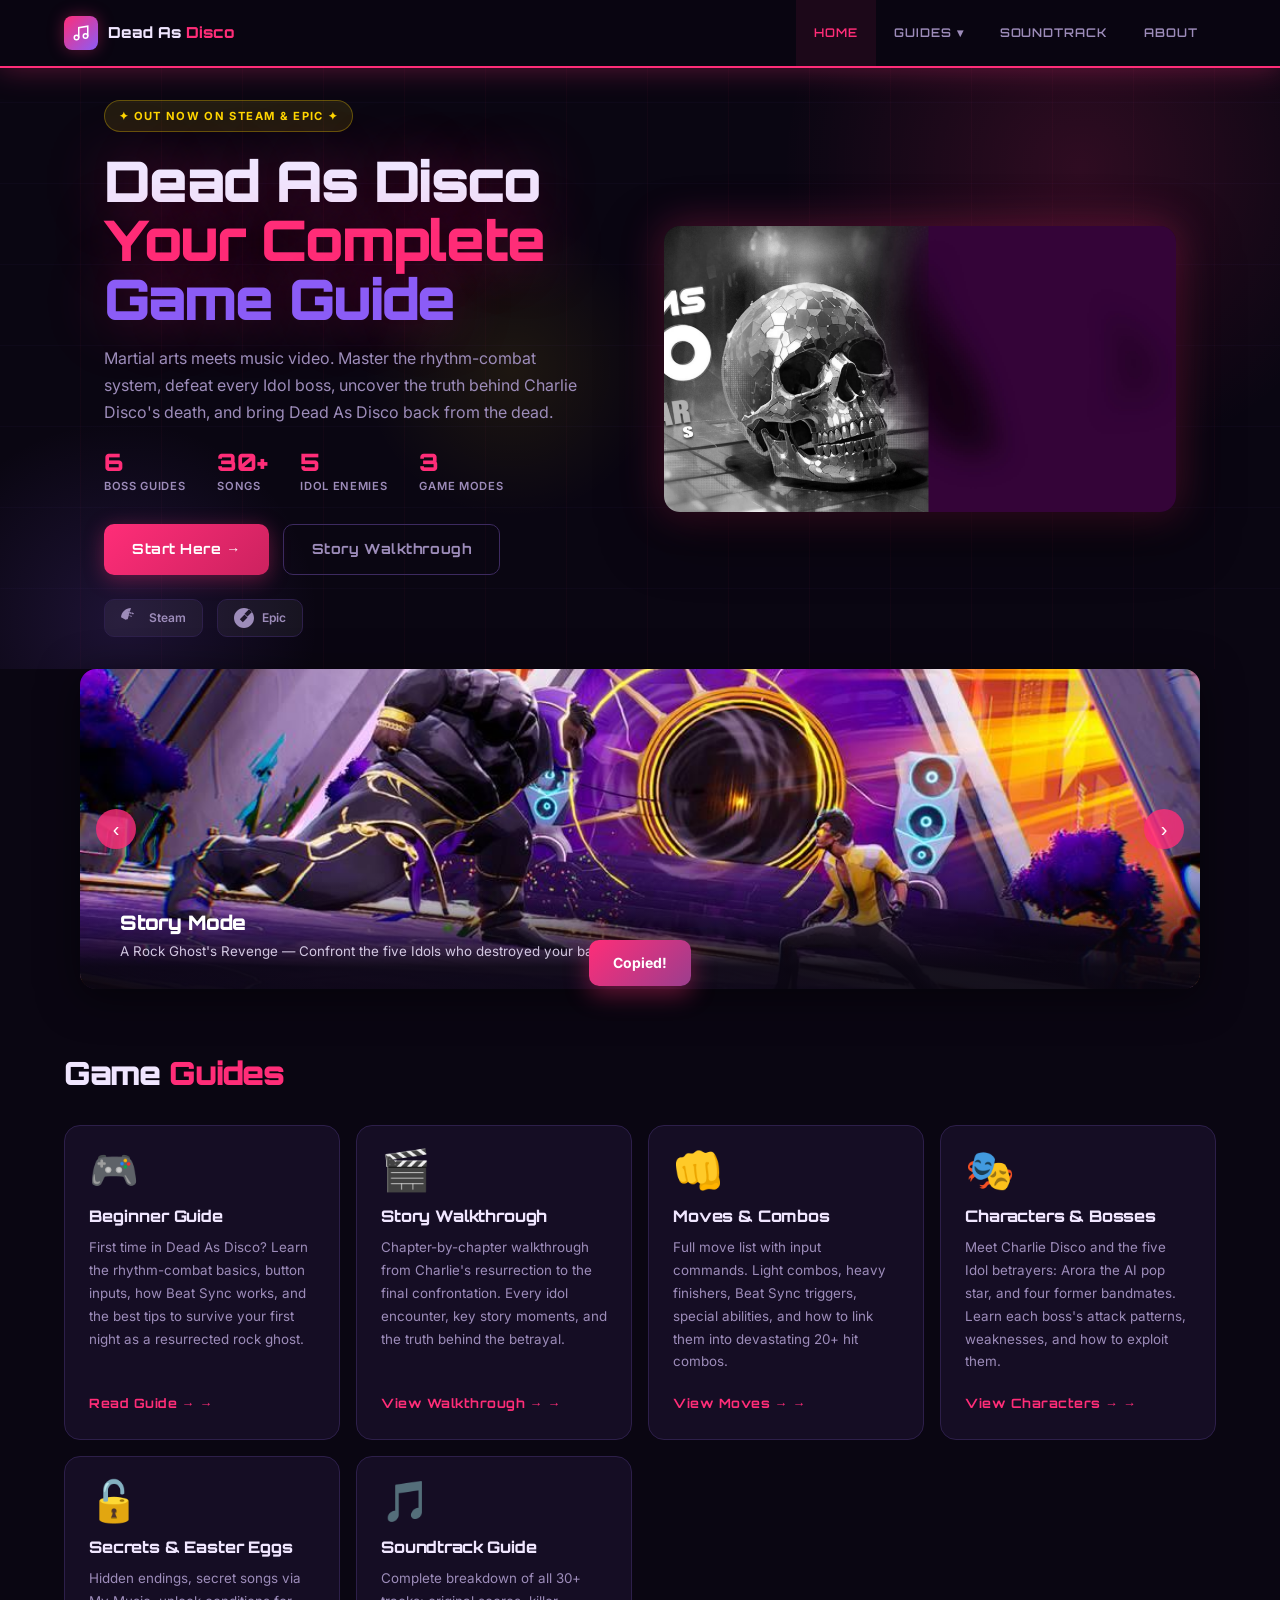
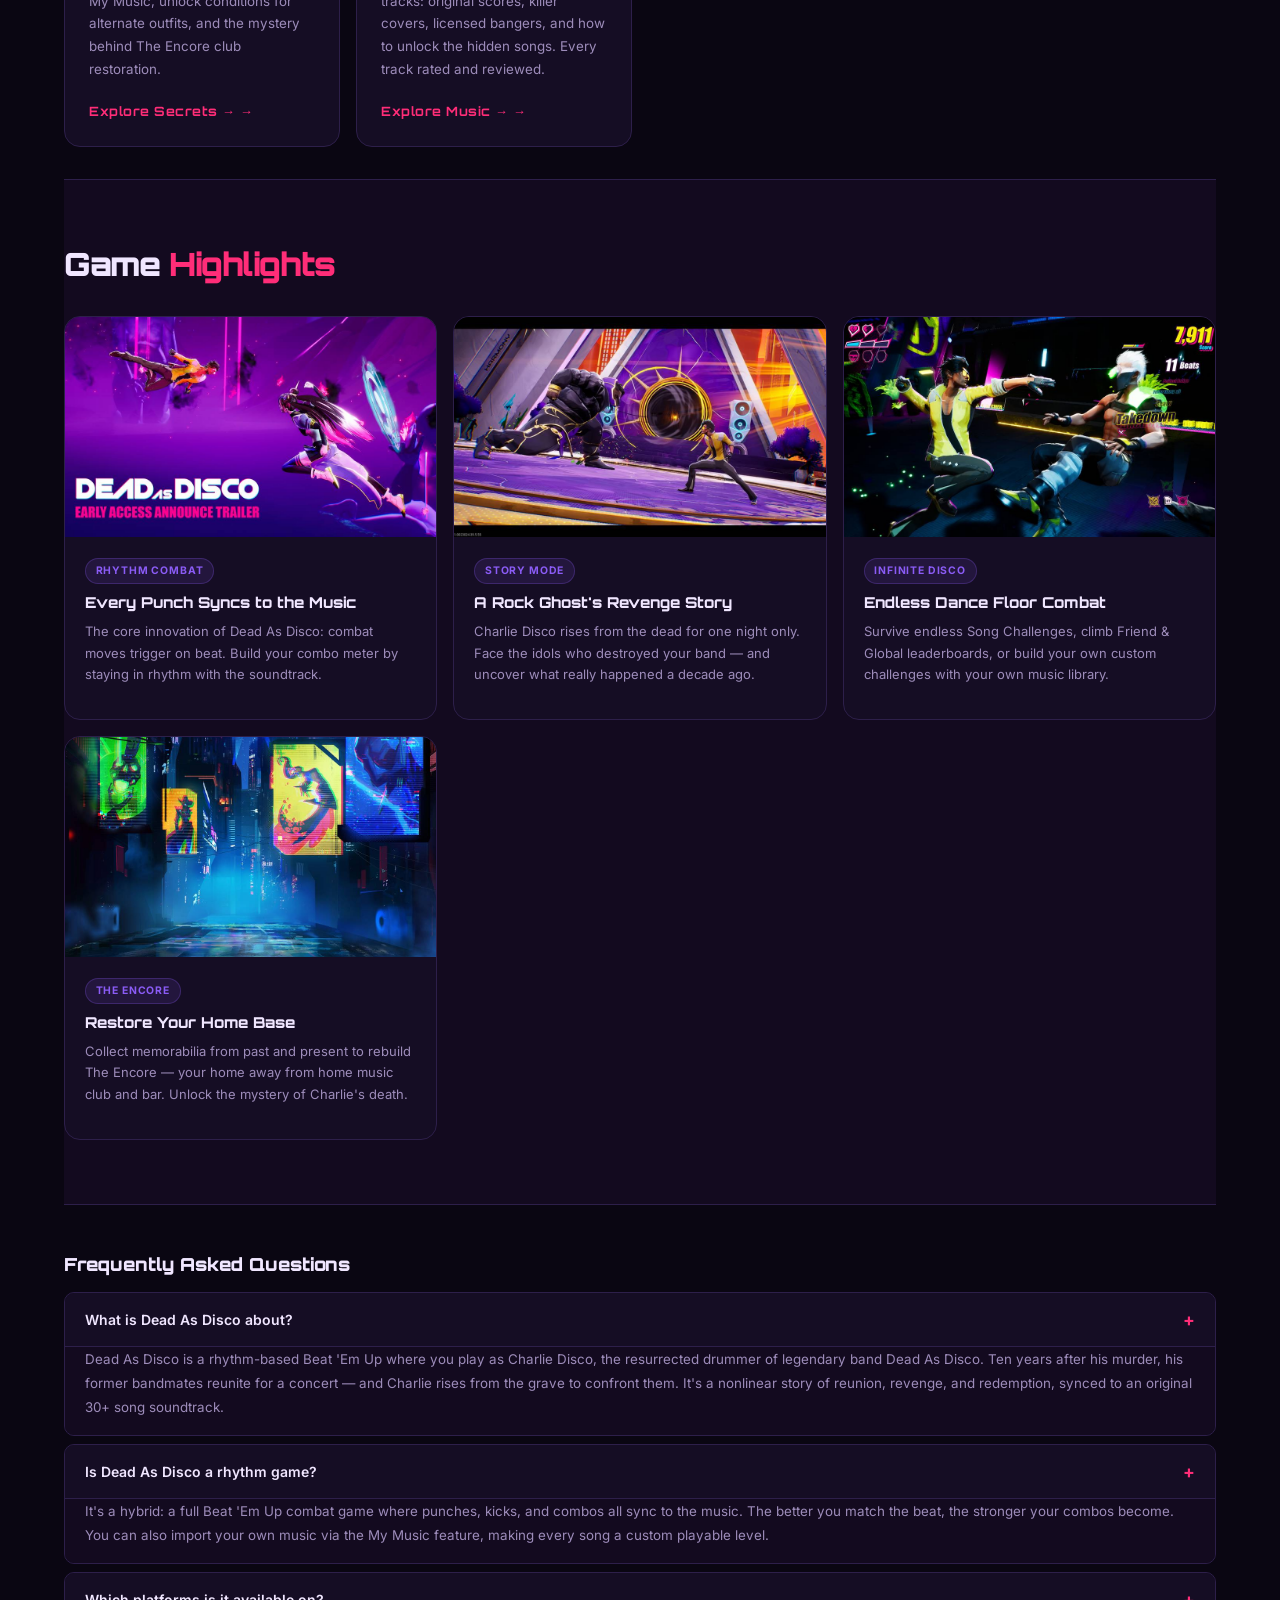
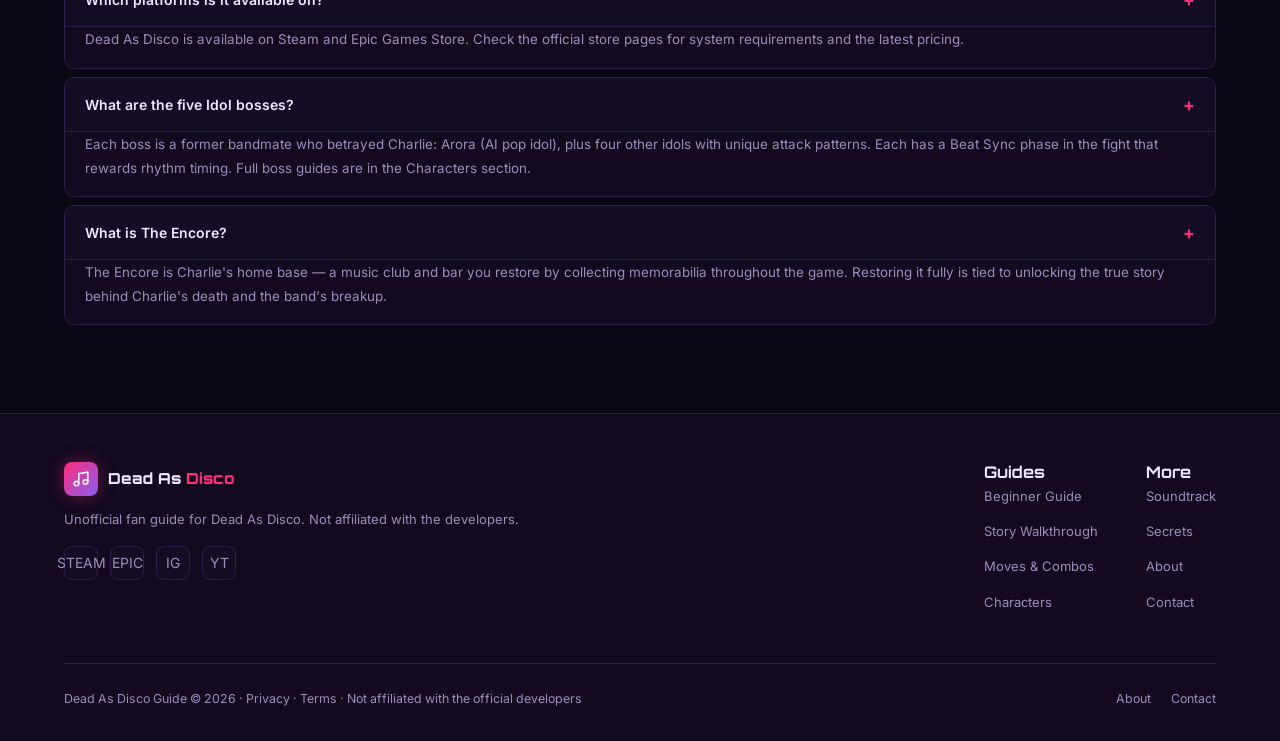
==== commit a69abb9c: "index.html: hero换用B站宣传图(1916x1077)" ====
--- a/index.html
+++ b/index.html
@@ -102,7 +102,7 @@
       </div>
       <div class="hero-right">
         <div class="hero-image">
-          <img src="images/og-image.jpg" alt="Dead As Disco Gameplay">
+          <img src="images/untitled-3.jpg" alt="Dead As Disco Gameplay">
         </div>
       </div>
     </div>
@@ -132,7 +132,7 @@
         </div>
       </div>
       <div class="carousel-slide">
-        <img src="images/og-image.jpg" alt="The Encore" loading="eager" class="carousel-img">
+        <img src="images/untitled-3.jpg" alt="The Encore" loading="eager" class="carousel-img">
         <div class="carousel-caption">
           <h2>The Encore</h2>
           <p>Restore your home music club and uncover the truth behind Charlie's death</p>
--- a/css/style.css
+++ b/css/style.css
@@ -85,7 +85,7 @@
 .hero-content { position: relative; z-index: 1; display: grid; grid-template-columns: 1fr 1fr; gap: 3rem; align-items: center; max-width: 1120px; margin: 0 auto; padding: 0 1.5rem; }
 .hero-left { max-width: 560px; }
 .hero-right { display: flex; justify-content: center; align-items: center; }
-.hero-image { width: 100%; max-width: 450px; border-radius: var(--radius-lg); overflow: hidden; box-shadow: 0 20px 60px rgba(0,0,0,0.5), 0 0 40px var(--accent-glow); }
+.hero-image { width: 100%; max-width: 540px; border-radius: var(--radius-lg); overflow: hidden; box-shadow: 0 20px 60px rgba(0,0,0,0.5), 0 0 40px var(--accent-glow); }
 .hero-image img { width: 100%; height: auto; display: block; }
 .hero-badge { display: inline-flex; align-items: center; gap: 0.4rem; font-size: 0.7rem; font-weight: 700; letter-spacing: 0.12em; color: var(--disco-gold); background: rgba(255,215,0,0.1); border: 1px solid rgba(255,215,0,0.3); padding: 0.35rem 0.875rem; border-radius: 9999px; text-transform: uppercase; margin-bottom: 1.25rem; }
 .hero-title { font-size: clamp(2.25rem, 5vw, 3.5rem); font-weight: 900; line-height: 1.05; letter-spacing: -0.03em; margin-bottom: 1rem; text-shadow: 0 0 60px var(--accent-glow); }
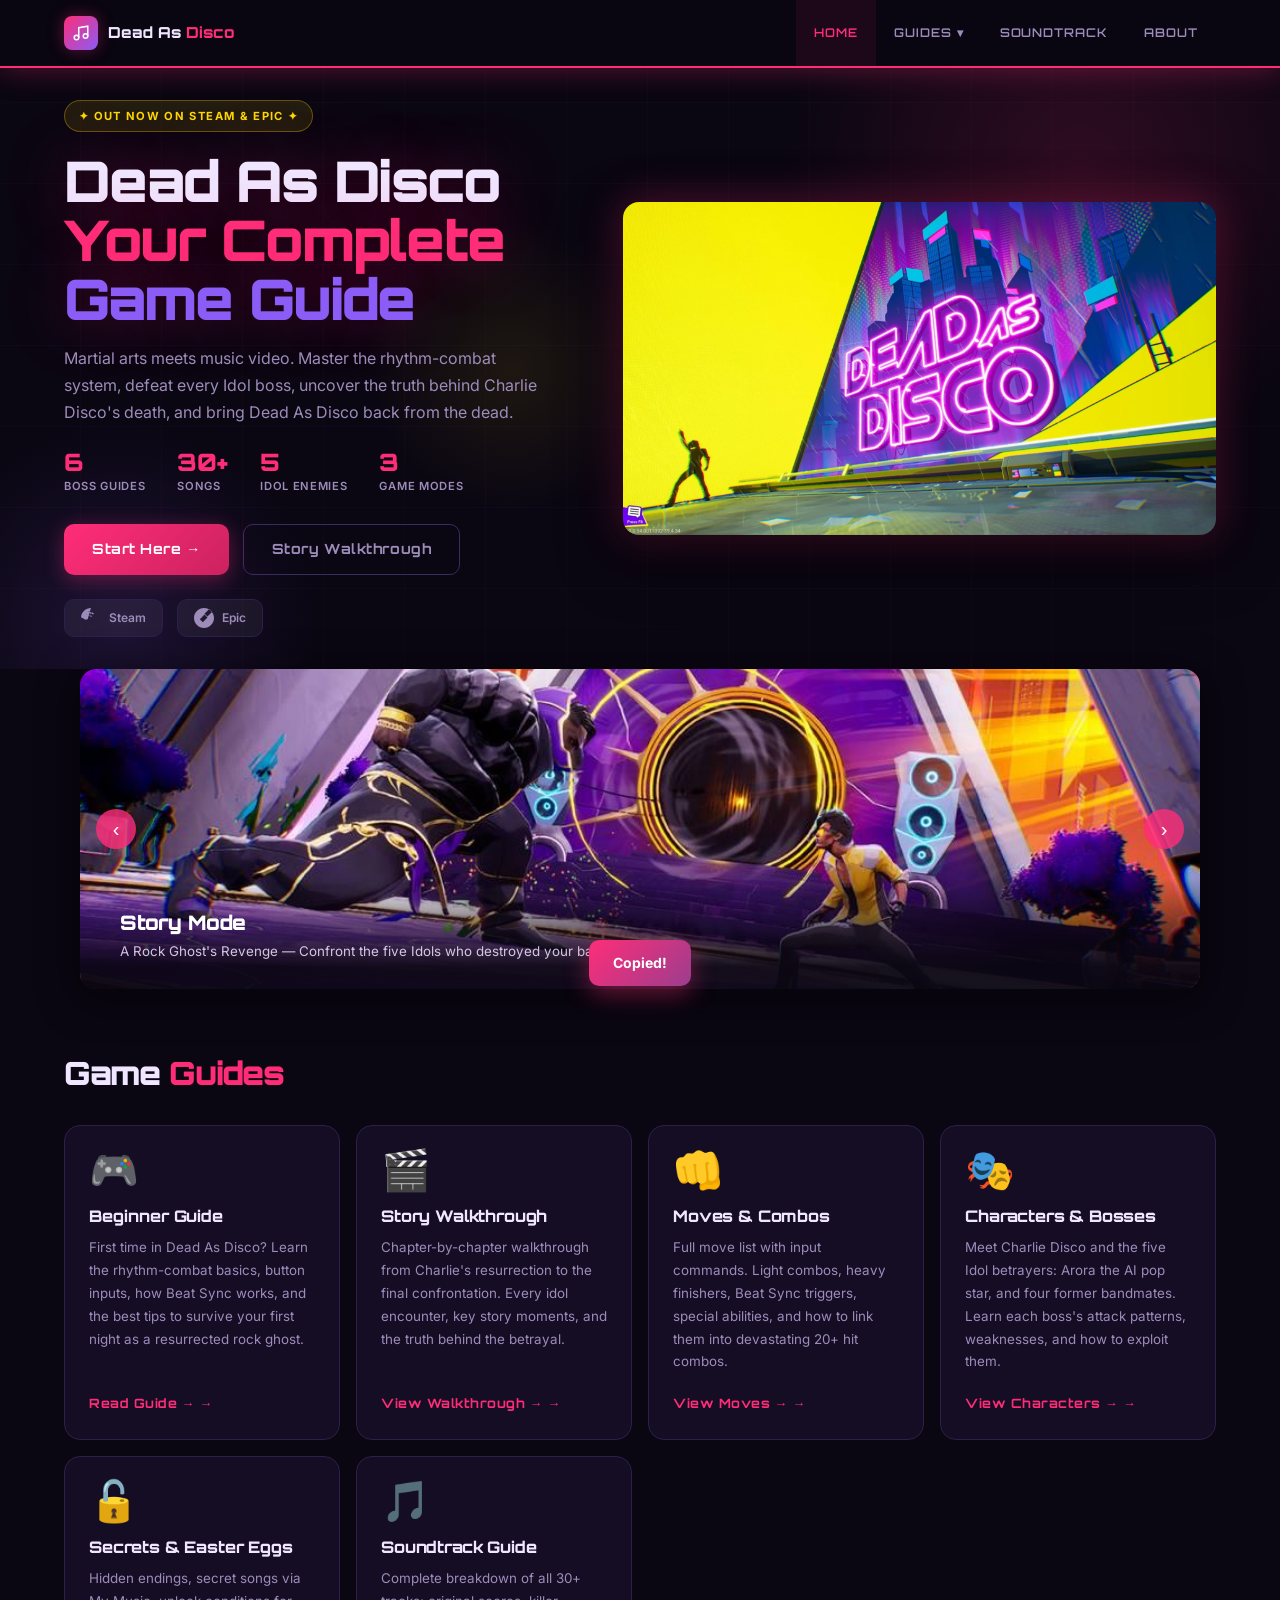
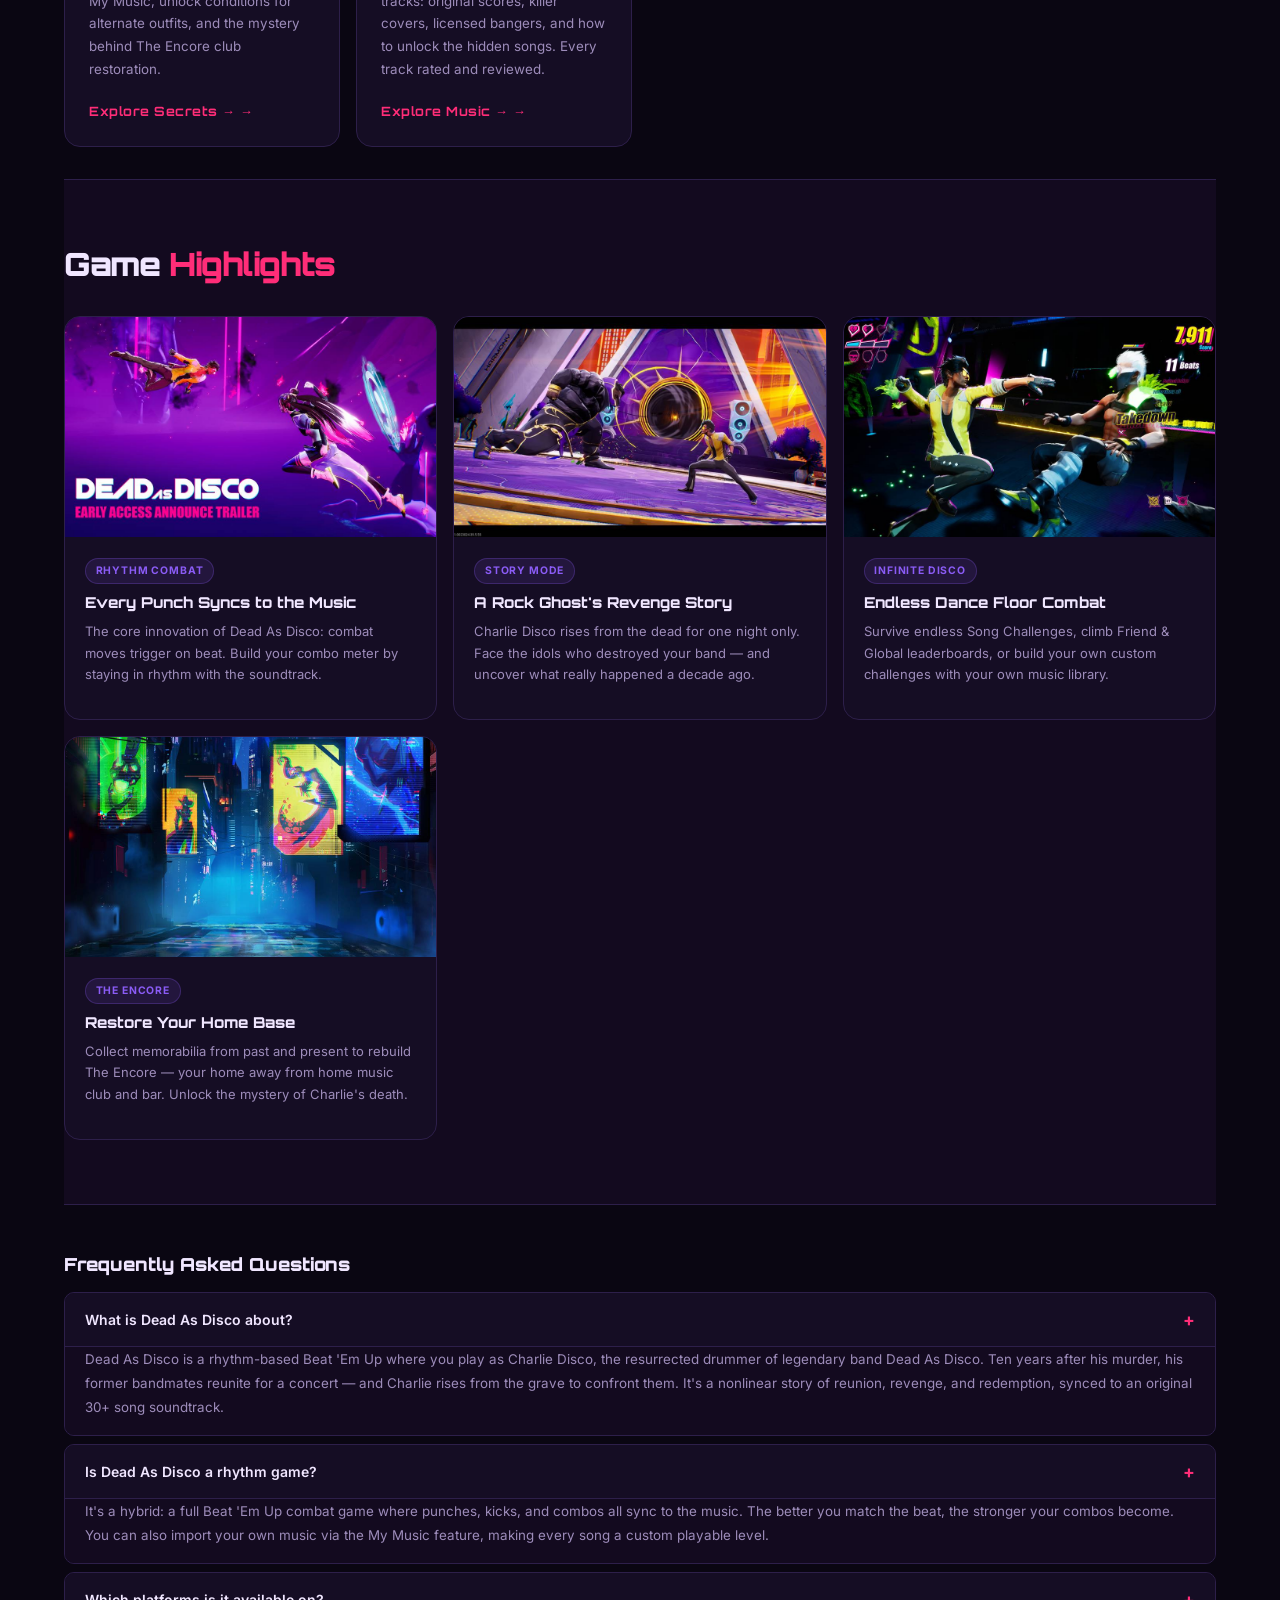
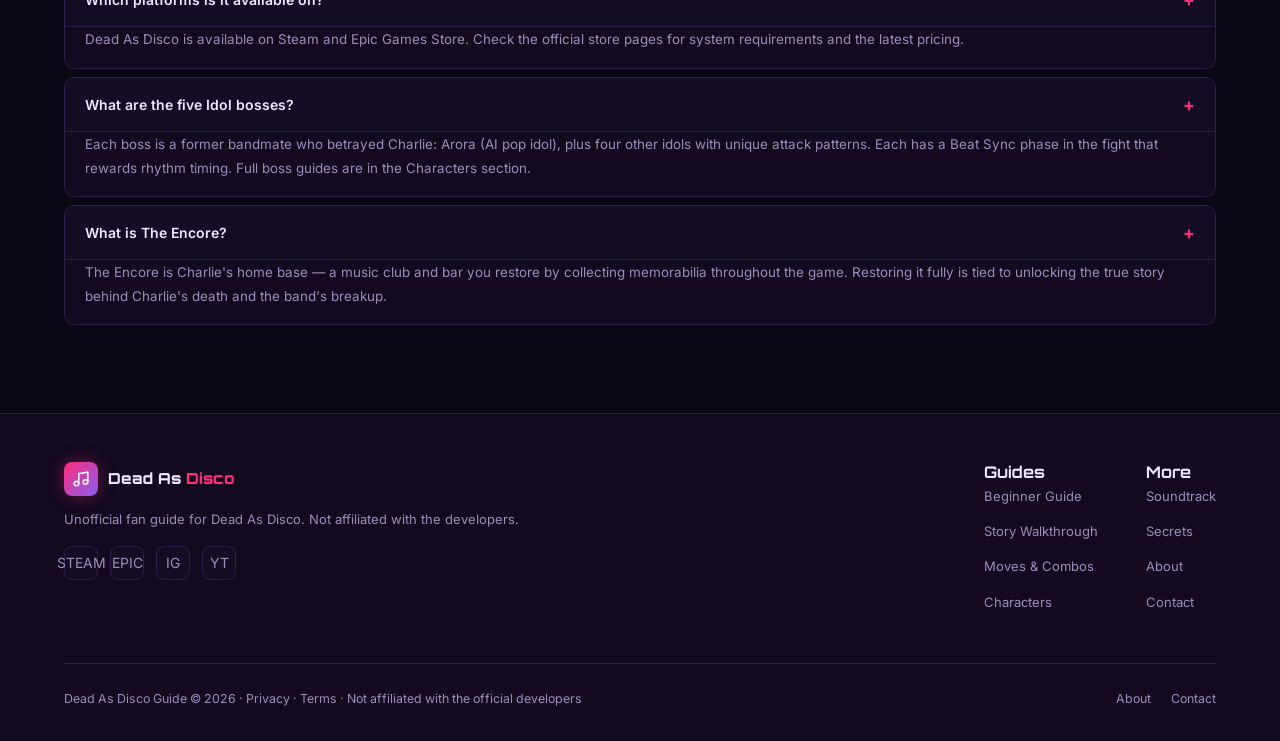
==== commit 796197ab: "soundtrack.html: full 32-track list, all cards visible (removed collapse) - All 32 tracks now shown " ====
--- a/index.html
+++ b/index.html
@@ -102,7 +102,7 @@
       </div>
       <div class="hero-right">
         <div class="hero-image">
-          <img src="images/untitled-3.jpg" alt="Dead As Disco Gameplay">
+          <img src="images/herder.jpg" alt="Dead As Disco Gameplay">
         </div>
       </div>
     </div>
@@ -212,38 +212,38 @@
       <section class="featured-section mt-2">
         <h2 class="section-title">Game <span>Highlights</span></h2>
         <div class="feature-grid">
-          <div class="feature-card">
+          <a href="pages/guides/moves.html" class="feature-card">
             <img src="images/game-trailer.jpg" alt="Dead As Disco Gameplay" class="feature-img" loading="lazy">
             <div class="feature-body">
               <span class="feature-tag">Rhythm Combat</span>
               <h3>Every Punch Syncs to the Music</h3>
               <p>The core innovation of Dead As Disco: combat moves trigger on beat. Build your combo meter by staying in rhythm with the soundtrack.</p>
             </div>
-          </div>
-          <div class="feature-card">
+          </a>
+          <a href="pages/guides/walkthrough.html" class="feature-card">
             <img src="images/story-screenshot.jpg" alt="Charlie Disco" class="feature-img" loading="lazy">
             <div class="feature-body">
               <span class="feature-tag">Story Mode</span>
               <h3>A Rock Ghost's Revenge Story</h3>
               <p>Charlie Disco rises from the dead for one night only. Face the idols who destroyed your band — and uncover what really happened a decade ago.</p>
             </div>
-          </div>
-          <div class="feature-card">
+          </a>
+          <a href="pages/guides/secrets.html" class="feature-card">
             <img src="images/infinite-screenshot.jpg" alt="Infinite Disco Mode" class="feature-img" loading="lazy">
             <div class="feature-body">
               <span class="feature-tag">Infinite Disco</span>
               <h3>Endless Dance Floor Combat</h3>
               <p>Survive endless Song Challenges, climb Friend &amp; Global leaderboards, or build your own custom challenges with your own music library.</p>
             </div>
-          </div>
-          <div class="feature-card">
+          </a>
+          <a href="pages/guides/secrets.html" class="feature-card">
             <img src="images/feature-video-bg.jpg" alt="The Encore Club" class="feature-img" loading="lazy">
             <div class="feature-body">
               <span class="feature-tag">The Encore</span>
               <h3>Restore Your Home Base</h3>
               <p>Collect memorabilia from past and present to rebuild The Encore — your home away from home music club and bar. Unlock the mystery of Charlie's death.</p>
             </div>
-          </div>
+          </a>
         </div>
       </section>
 
--- a/css/style.css
+++ b/css/style.css
@@ -82,10 +82,10 @@
 .hero-circle.circle-2 { width: 400px; height: 400px; background: radial-gradient(circle, var(--neon-purple) 0%, transparent 70%); bottom: -150px; left: -80px; }
 .hero-circle.circle-3 { width: 300px; height: 300px; background: radial-gradient(circle, var(--disco-gold) 0%, transparent 70%); top: 50%; left: 40%; transform: translate(-50%, -50%); opacity: 0.08; }
 .hero-lines { position: absolute; inset: 0; background: repeating-linear-gradient(90deg, transparent, transparent 80px, rgba(255,45,120,0.03) 80px, rgba(255,45,120,0.03) 81px), repeating-linear-gradient(0deg, transparent, transparent 80px, rgba(139,92,246,0.03) 80px, rgba(139,92,246,0.03) 81px); }
-.hero-content { position: relative; z-index: 1; display: grid; grid-template-columns: 1fr 1fr; gap: 3rem; align-items: center; max-width: 1120px; margin: 0 auto; padding: 0 1.5rem; }
-.hero-left { max-width: 560px; }
+.hero-content { position: relative; z-index: 1; display: grid; grid-template-columns: 1fr 1.2fr; gap: 4rem; align-items: center; max-width: 1200px; margin: 0 auto; padding: 0 1.5rem; }
+.hero-left { max-width: 520px; }
 .hero-right { display: flex; justify-content: center; align-items: center; }
-.hero-image { width: 100%; max-width: 540px; border-radius: var(--radius-lg); overflow: hidden; box-shadow: 0 20px 60px rgba(0,0,0,0.5), 0 0 40px var(--accent-glow); }
+.hero-image { width: 100%; max-width: 600px; border-radius: var(--radius-lg); overflow: hidden; box-shadow: 0 20px 60px rgba(0,0,0,0.5), 0 0 40px var(--accent-glow); }
 .hero-image img { width: 100%; height: auto; display: block; }
 .hero-badge { display: inline-flex; align-items: center; gap: 0.4rem; font-size: 0.7rem; font-weight: 700; letter-spacing: 0.12em; color: var(--disco-gold); background: rgba(255,215,0,0.1); border: 1px solid rgba(255,215,0,0.3); padding: 0.35rem 0.875rem; border-radius: 9999px; text-transform: uppercase; margin-bottom: 1.25rem; }
 .hero-title { font-size: clamp(2.25rem, 5vw, 3.5rem); font-weight: 900; line-height: 1.05; letter-spacing: -0.03em; margin-bottom: 1rem; text-shadow: 0 0 60px var(--accent-glow); }
@@ -126,8 +126,9 @@
 
 .featured-section { background: var(--bg-secondary); border-top: 1px solid var(--border); border-bottom: 1px solid var(--border); padding: 4rem 0; }
 .feature-grid { display: grid; grid-template-columns: repeat(auto-fill, minmax(280px, 1fr)); gap: 1rem; }
-.feature-card { background: var(--bg-card); border: 1px solid var(--border); border-radius: var(--radius-lg); overflow: hidden; transition: var(--transition); }
+.feature-card { background: var(--bg-card); border: 1px solid var(--border); border-radius: var(--radius-lg); overflow: hidden; transition: var(--transition); display: block; text-decoration: none; }
 .feature-card:hover { border-color: var(--neon-purple); box-shadow: 0 8px 30px rgba(139,92,246,0.2); transform: translateY(-3px); }
+.feature-card { cursor: pointer; }
 .feature-img { width: 100%; height: 220px; object-fit: cover; background: var(--bg-primary); }
 .feature-body { padding: 1.125rem 1.25rem; }
 .feature-tag { display: inline-block; font-size: 0.65rem; font-weight: 700; color: var(--neon-purple); background: rgba(139,92,246,0.12); border: 1px solid rgba(139,92,246,0.25); padding: 0.2rem 0.6rem; border-radius: 9999px; text-transform: uppercase; letter-spacing: 0.08em; margin-bottom: 0.625rem; }
@@ -223,7 +224,7 @@
   .hero { min-height: auto; padding: 2rem 0 2.5rem; }
   .hero-content { grid-template-columns: 1fr; gap: 2rem; }
   .hero-right { order: -1; }
-  .hero-image { max-width: 320px; margin: 0 auto; }
+  .hero-image { max-width: 380px; margin: 0 auto; }
   .hero-left { text-align: center; }
   .hero-tagline { margin-left: auto; margin-right: auto; }
   .stats-row { justify-content: center; }
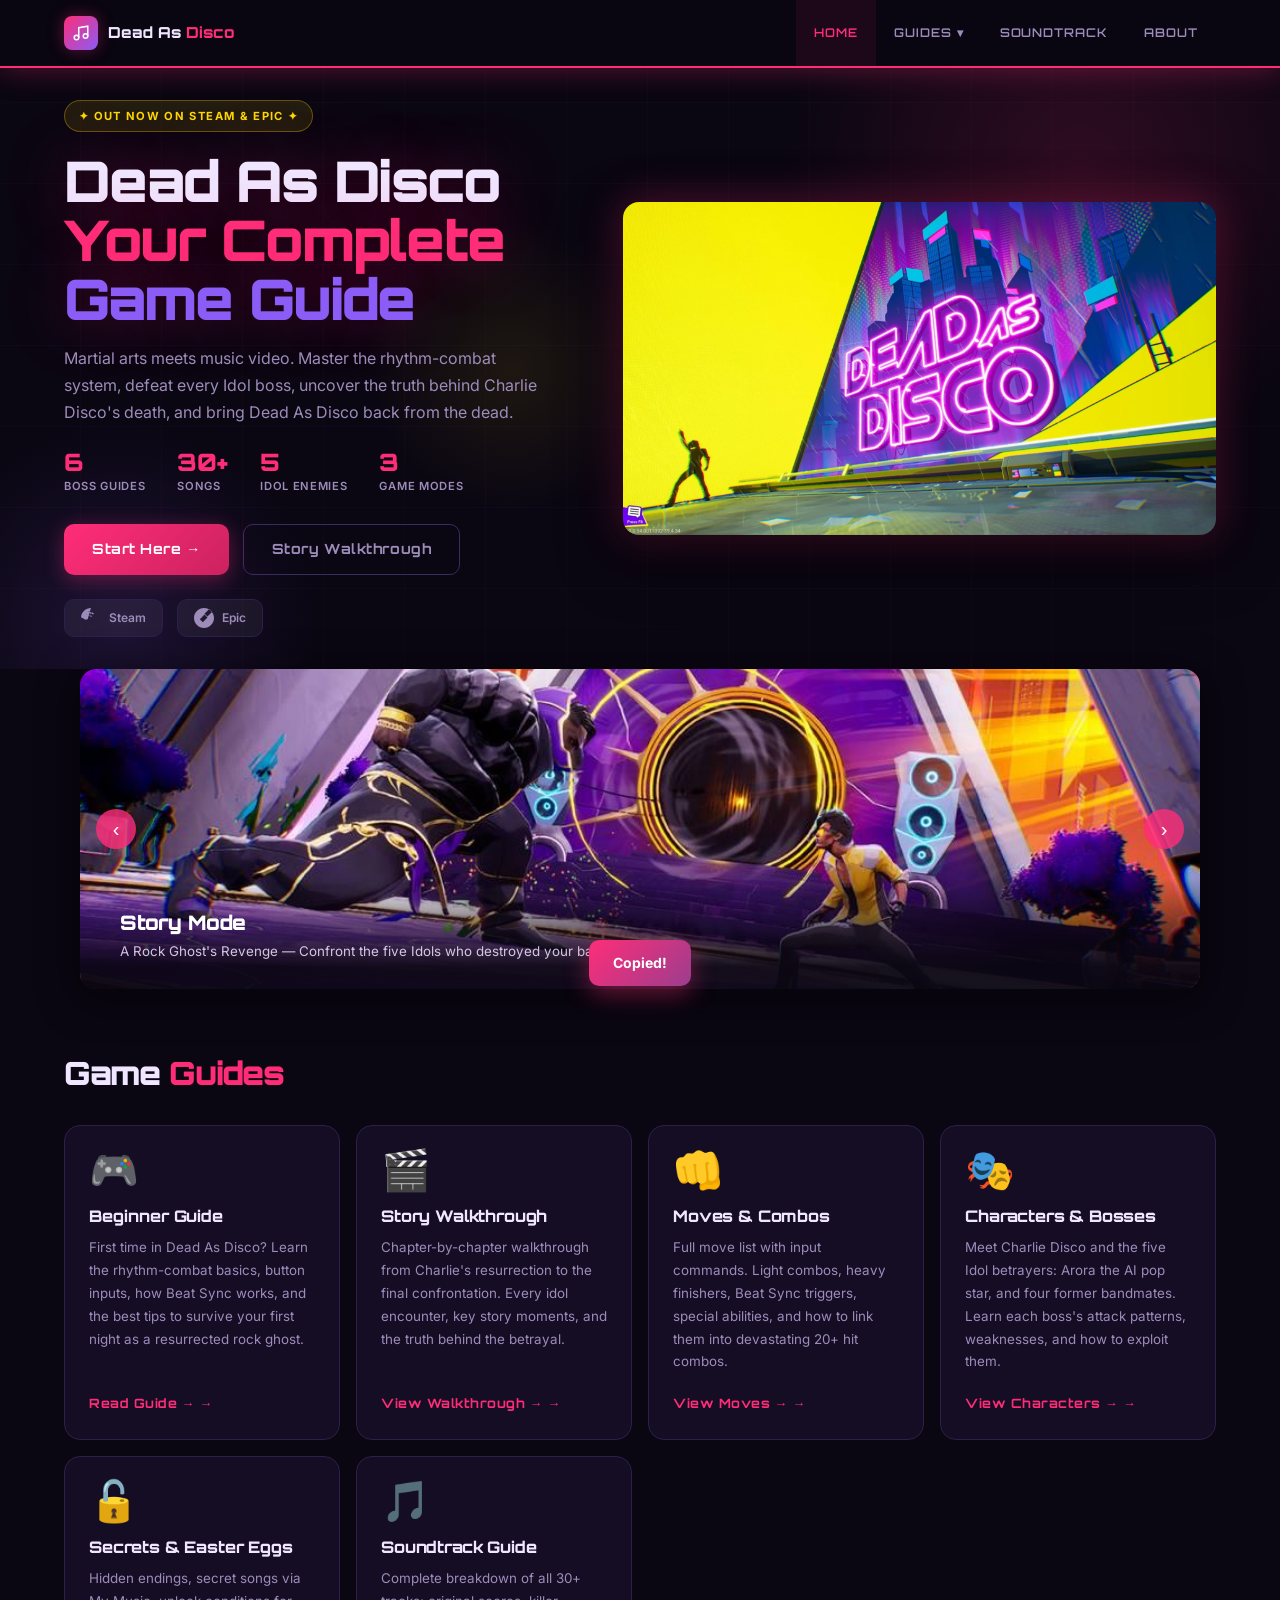
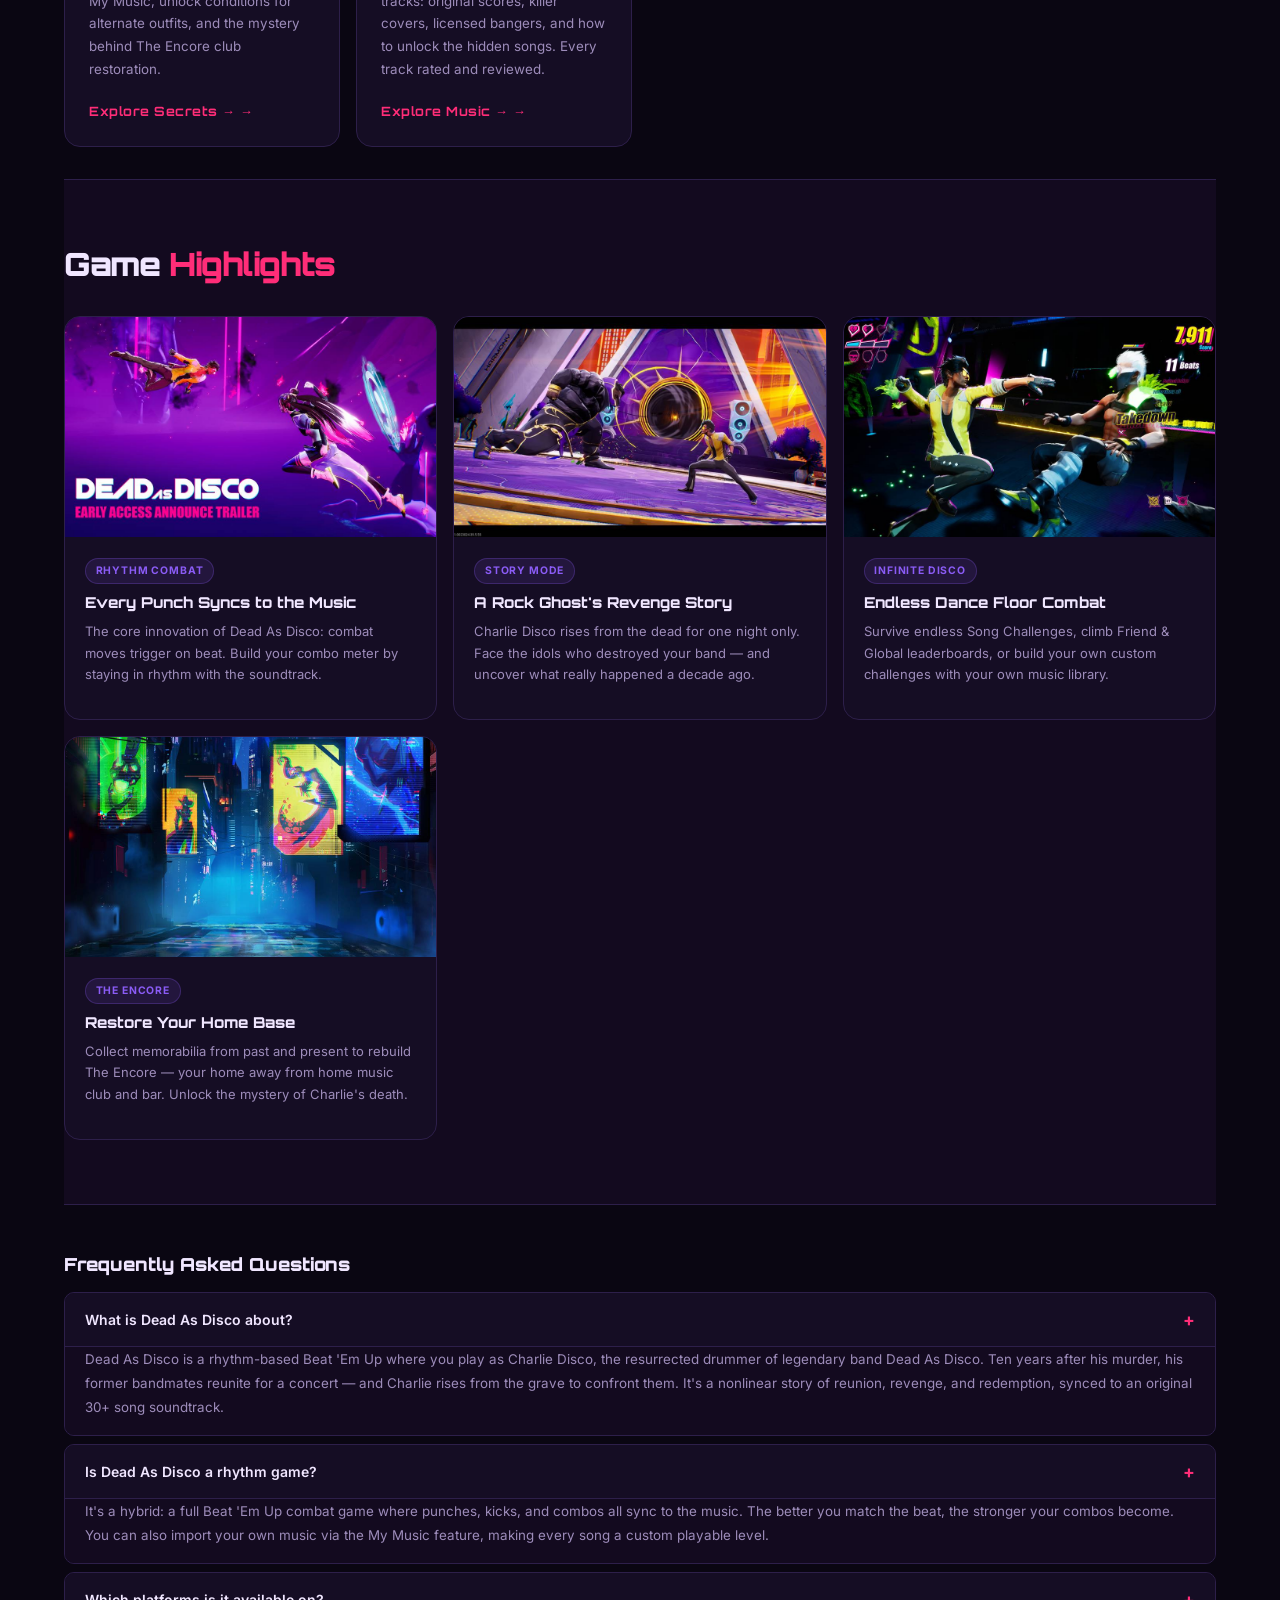
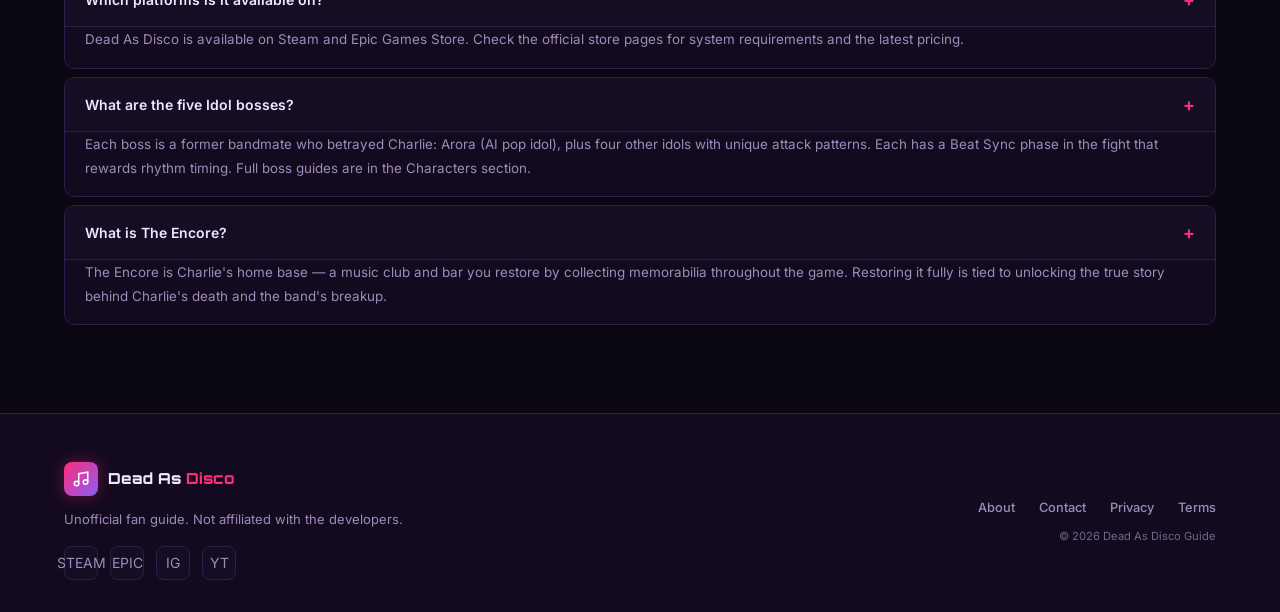
==== commit 5a084fdd: "Apply unified simplified footer across all pages - Consistent footer layout: logo + social links on " ====
--- a/index.html
+++ b/index.html
@@ -300,48 +300,30 @@
 
   <footer class="footer">
     <div class="container">
-      <div class="footer-top">
-        <div class="footer-brand">
+      <div style="display:flex;justify-content:space-between;align-items:center;flex-wrap:wrap;gap:1.5rem;">
+        <div class="footer-brand" style="flex:1;min-width:200px;">
           <a href="index.html" class="logo">
             <div class="logo-icon">
               <svg width="18" height="18" viewBox="0 0 24 24" fill="none"><path d="M9 18V5l12-2v13" stroke="#fff" stroke-width="2" stroke-linecap="round"/><circle cx="6" cy="18" r="3" stroke="#fff" stroke-width="2"/><circle cx="18" cy="16" r="3" stroke="#fff" stroke-width="2"/></svg>
             </div>
             <span class="logo-name">Dead As <span>Disco</span></span>
           </a>
-          <p>Unofficial fan guide for Dead As Disco. Not affiliated with the developers.</p>
-          <div class="social-links">
+          <p style="margin-top:0.75rem;">Unofficial fan guide. Not affiliated with the developers.</p>
+          <div class="social-links" style="margin-top:0.5rem;">
             <a href="https://store.steampowered.com/app/3404260" target="_blank" rel="noopener" class="social-link" title="Steam">STEAM</a>
             <a href="https://store.epicgames.com/p/dead-as-disco-de4d9d" target="_blank" rel="noopener" class="social-link" title="Epic">EPIC</a>
             <a href="https://instagram.com/deadasdiscogame" target="_blank" rel="noopener" class="social-link" title="Instagram">IG</a>
             <a href="https://www.youtube.com/@DeadAsDiscoGame" target="_blank" rel="noopener" class="social-link" title="YouTube">YT</a>
           </div>
         </div>
-        <div class="footer-links">
-          <div class="footer-col">
-            <h4 class="footer-col-title">Guides</h4>
-            <ul>
-              <li><a href="pages/guides/beginner.html">Beginner Guide</a></li>
-              <li><a href="pages/guides/walkthrough.html">Story Walkthrough</a></li>
-              <li><a href="pages/guides/moves.html">Moves &amp; Combos</a></li>
-              <li><a href="pages/guides/characters.html">Characters</a></li>
-            </ul>
-          </div>
-          <div class="footer-col">
-            <h4 class="footer-col-title">More</h4>
-            <ul>
-              <li><a href="pages/soundtrack.html">Soundtrack</a></li>
-              <li><a href="pages/guides/secrets.html">Secrets</a></li>
-              <li><a href="pages/about.html">About</a></li>
-              <li><a href="pages/contact.html">Contact</a></li>
-            </ul>
-          </div>
-        </div>
-      </div>
-      <div class="footer-bottom">
-        <span class="footer-copy">Dead As Disco Guide &copy; 2026 &middot; <a href="pages/privacy.html" style="color:var(--text-muted);">Privacy</a> &middot; <a href="pages/terms.html" style="color:var(--text-muted);">Terms</a> &middot; Not affiliated with the official developers</span>
-        <div class="footer-legal">
-          <a href="pages/about.html">About</a>
-          <a href="pages/contact.html">Contact</a>
+        <div style="display:flex;flex-direction:column;align-items:flex-end;gap:0.5rem;text-align:right;">
+          <div style="display:flex;gap:1.5rem;">
+            <a href="pages/about.html" style="color:var(--text-muted);font-size:0.8rem;font-weight:500;transition:color 200ms;" onmouseover="this.style.color='var(--accent)'" onmouseout="this.style.color='var(--text-muted)'">About</a>
+            <a href="pages/contact.html" style="color:var(--text-muted);font-size:0.8rem;font-weight:500;transition:color 200ms;" onmouseover="this.style.color='var(--accent)'" onmouseout="this.style.color='var(--text-muted)'">Contact</a>
+            <a href="pages/privacy.html" style="color:var(--text-muted);font-size:0.8rem;font-weight:500;transition:color 200ms;" onmouseover="this.style.color='var(--accent)'" onmouseout="this.style.color='var(--text-muted)'">Privacy</a>
+            <a href="pages/terms.html" style="color:var(--text-muted);font-size:0.8rem;font-weight:500;transition:color 200ms;" onmouseover="this.style.color='var(--accent)'" onmouseout="this.style.color='var(--text-muted)'">Terms</a>
+          </div>
+          <span style="color:var(--text-muted);font-size:0.7rem;opacity:0.7;">© 2026 Dead As Disco Guide</span>
         </div>
       </div>
     </div>
--- a/css/style.css
+++ b/css/style.css
@@ -473,6 +473,130 @@
   text-decoration: none; display: flex; align-items: center; gap: 0.2rem;
 }
 .record-yt:hover { opacity: 0.75; }
+
+/* ============ TRACK LIST ============ */
+.track-list { list-style: none; margin: 1.5rem 0; padding: 0; border: 1px solid var(--border); border-radius: var(--radius-md); overflow: hidden; background: var(--bg-card); }
+.track-item { display: flex; align-items: center; justify-content: space-between; padding: 0.875rem 1.25rem; border-bottom: 1px solid var(--border); transition: background 150ms; gap: 1rem; }
+.track-item:last-child { border-bottom: none; }
+.track-item:hover { background: var(--bg-secondary); }
+.track-item--hidden { display: none; }
+.ti-left { display: flex; align-items: center; gap: 0.875rem; flex: 1; min-width: 0; }
+.ti-num { font-size: 0.7rem; font-weight: 700; color: var(--text-muted); font-family: var(--font-heading); min-width: 28px; }
+.ti-meta { display: flex; flex-direction: column; gap: 0.125rem; min-width: 0; }
+.ti-title { font-size: 0.875rem; font-weight: 700; color: var(--text); white-space: nowrap; overflow: hidden; text-overflow: ellipsis; }
+.ti-album { font-size: 0.7rem; color: var(--text-muted); font-weight: 600; }
+.ti-right { display: flex; align-items: center; gap: 0.75rem; flex-shrink: 0; }
+.track-dur { font-size: 0.7rem; font-family: var(--font-heading); color: var(--text-muted); }
+.track-dur--my { color: var(--accent); }
+.ti-yt { display: flex; align-items: center; justify-content: center; width: 24px; height: 24px; border-radius: 50%; background: var(--bg-secondary); border: 1px solid var(--border); color: var(--text-muted); transition: all 150ms; text-decoration: none; }
+.ti-yt:hover { background: var(--accent); border-color: var(--accent); color: #fff; }
+.track-expand-btn { display: block; width: 100%; text-align: center; padding: 0.875rem; margin: 0.75rem 0; font-size: 0.85rem; font-weight: 600; color: var(--text-muted); cursor: pointer; border: 1px dashed var(--border); border-radius: var(--radius-md); transition: all 150ms; background: var(--bg-card); }
+.track-expand-btn:hover { border-color: var(--accent); color: var(--accent); background: var(--bg-secondary); }
+
+/* ============ TRACK LIST (PREMIUM) ============ */
+.t-list { list-style: none; margin: 1.5rem 0; padding: 0; display: flex; flex-direction: column; gap: 0.5rem; }
+.t-row { display: flex; align-items: center; gap: 0.875rem; padding: 0.75rem 1rem; background: var(--bg-card); border: 1px solid var(--border); border-radius: var(--radius-md); transition: all 200ms; cursor: pointer; }
+.t-row:hover { border-color: var(--accent); transform: translateX(3px); box-shadow: 0 2px 12px rgba(255,45,120,0.1); }
+.t-row--hidden { display: none; }
+.t-disc { width: 36px; height: 36px; border-radius: 50%; background: var(--bg-secondary); border: 2px solid var(--border); display: flex; align-items: center; justify-content: center; flex-shrink: 0; transition: border-color 200ms; }
+.t-row:hover .t-disc { border-color: var(--accent); }
+.t-disc-ring { width: 16px; height: 16px; border-radius: 50%; border: 2px solid var(--text-muted); opacity: 0.4; }
+.t-disc-center { display: none; }
+.t-body { display: flex; align-items: center; gap: 0.75rem; flex: 1; min-width: 0; }
+.t-num { font-size: 0.65rem; font-weight: 800; color: var(--text-muted); font-family: var(--font-heading); min-width: 24px; text-align: center; }
+.t-info { display: flex; flex-direction: column; gap: 0.1rem; min-width: 0; }
+.t-title { font-size: 0.85rem; font-weight: 700; color: var(--text); white-space: nowrap; overflow: hidden; text-overflow: ellipsis; }
+.t-album { font-size: 0.68rem; color: var(--text-muted); font-weight: 600; }
+.t-actions { display: flex; align-items: center; gap: 0.5rem; flex-shrink: 0; }
+.dur { font-size: 0.68rem; font-family: var(--font-heading); color: var(--text-muted); }
+.dur--my { color: var(--accent); font-weight: 700; }
+.t-yt { display: flex; align-items: center; justify-content: center; width: 26px; height: 26px; border-radius: 50%; background: var(--bg-secondary); border: 1px solid var(--border); color: var(--text-muted); transition: all 150ms; text-decoration: none; }
+.t-yt:hover { background: var(--accent); border-color: var(--accent); color: #fff; }
+.t-expand { display: block; width: 100%; text-align: center; padding: 0.875rem; font-size: 0.85rem; font-weight: 700; color: var(--text-muted); cursor: pointer; border: 1.5px dashed var(--border); border-radius: var(--radius-md); transition: all 200ms; background: transparent; margin-top: 0.25rem; }
+.t-expand:hover { border-color: var(--accent); color: var(--accent); background: var(--bg-secondary); }
+.info-block { background: var(--bg-card); border: 1px solid var(--border); border-radius: var(--radius-md); padding: 1.5rem; margin: 1rem 0; }
+
+/* ============ VIDEO TRACK PLAYER ============ */
+.vt-tabs { display: flex; flex-direction: column; gap: 0.5rem; margin: 1.5rem 0 1rem; }
+.vt-tab-scroll { display: flex; flex-wrap: wrap; gap: 0.375rem; }
+.vt-tab-btn { padding: 0.375rem 0.75rem; font-size: 0.75rem; font-weight: 600; font-family: var(--font-heading); color: var(--text-muted); background: var(--bg-card); border: 1px solid var(--border); border-radius: 9999px; cursor: pointer; transition: all 150ms; white-space: nowrap; }
+.vt-tab-btn:hover, .vt-tab-btn.active { color: var(--text); background: var(--bg-secondary); border-color: var(--accent); }
+.vt-tab-btn.active { background: var(--accent); color: #fff; border-color: var(--accent); }
+.vt-more-btn { align-self: flex-start; padding: 0.375rem 0.875rem; font-size: 0.75rem; font-weight: 700; color: var(--accent); background: transparent; border: 1.5px dashed var(--accent); border-radius: 9999px; cursor: pointer; transition: all 150ms; }
+.vt-more-btn:hover { background: var(--accent); color: #fff; border-style: solid; }
+.vt-all-tabs { display: flex; flex-wrap: wrap; gap: 0.375rem; margin-top: 0.25rem; }
+.vt-player { margin: 1rem 0; border-radius: var(--radius-lg); overflow: hidden; border: 1px solid var(--border); background: var(--bg-card); }
+.vt-embed { position: relative; padding-bottom: 56.25%; height: 0; background: #000; }
+.vt-embed iframe { position: absolute; top: 0; left: 0; width: 100%; height: 100%; }
+.vt-panel-info { padding: 1rem 1.25rem; display: flex; flex-direction: column; gap: 0.5rem; }
+.vt-panel-title { font-size: 1rem; font-weight: 800; color: var(--text); }
+.vt-panel-meta { display: flex; align-items: center; gap: 0.75rem; }
+.vt-badge { display: inline-block; font-size: 0.65rem; font-weight: 700; color: var(--neon-purple); background: rgba(139,92,246,0.12); border: 1px solid rgba(139,92,246,0.25); padding: 0.15rem 0.5rem; border-radius: 9999px; text-transform: uppercase; letter-spacing: 0.04em; }
+.vt-dur { font-size: 0.72rem; font-family: var(--font-heading); color: var(--text-muted); }
+.vt-dur--my { color: var(--accent); }
+.vt-panel-desc { font-size: 0.825rem; color: var(--text-muted); line-height: 1.6; }
+.vt-yt-link { display: inline-flex; align-items: center; gap: 0.375rem; font-size: 0.75rem; font-weight: 600; color: var(--accent); text-decoration: none; }
+.vt-yt-link:hover { opacity: 0.75; }
+.vt-list { display: flex; flex-direction: column; gap: 0.375rem; margin: 0.75rem 0; }
+.vt-row { display: flex; align-items: center; gap: 0.75rem; padding: 0.6rem 0.875rem; background: var(--bg-card); border: 1px solid var(--border); border-radius: var(--radius-sm); cursor: pointer; transition: all 150ms; }
+.vt-row:hover, .vt-row.vt-row--active { border-color: var(--accent); background: var(--bg-secondary); }
+.vt-row.vt-row--active { border-color: var(--accent); }
+.vt-row--hidden { display: none; }
+.vt-num { font-size: 0.65rem; font-weight: 800; color: var(--text-muted); font-family: var(--font-heading); min-width: 22px; text-align: center; }
+.vt-info { display: flex; flex-direction: column; gap: 0.05rem; flex: 1; min-width: 0; }
+.vt-title { font-size: 0.825rem; font-weight: 700; color: var(--text); white-space: nowrap; overflow: hidden; text-overflow: ellipsis; }
+.vt-album { font-size: 0.68rem; color: var(--text-muted); font-weight: 600; }
+.vt-yt { display: flex; align-items: center; justify-content: center; width: 22px; height: 22px; border-radius: 50%; background: var(--bg-secondary); border: 1px solid var(--border); color: var(--text-muted); transition: all 150ms; text-decoration: none; flex-shrink: 0; }
+.vt-yt:hover { background: var(--accent); border-color: var(--accent); color: #fff; }
+.vt-notice { display: flex; align-items: flex-start; gap: 0.5rem; padding: 0.875rem 1rem; background: rgba(139,92,246,0.08); border: 1px solid rgba(139,92,246,0.2); border-radius: var(--radius-md); font-size: 0.8rem; color: var(--text-muted); margin: 0.75rem 0; }
+.vt-notice code { background: rgba(255,255,255,0.08); padding: 0.1rem 0.35rem; border-radius: 3px; font-size: 0.75rem; }
+
+/* ============ MUSIC PLAYER ============ */
+.mp-wrap { display: flex; align-items: center; justify-content: center; gap: 2rem; margin: 2rem auto; max-width: 860px; }
+.mp-side { display: flex; flex-direction: column; gap: 0.75rem; min-width: 130px; }
+.mp-center { display: flex; flex-direction: column; align-items: center; gap: 1.25rem; flex: 1; max-width: 420px; }
+.mp-disc-wrap { position: relative; width: 200px; height: 200px; }
+.mp-disc-outer { width: 100%; height: 100%; border-radius: 50%; background: #0a0a0a; border: 3px solid #222; display: flex; align-items: center; justify-content: center; box-shadow: 0 8px 32px rgba(0,0,0,0.5); }
+.mp-disc { width: 82%; height: 82%; border-radius: 50%; background: #111; border: 2px solid #333; display: flex; align-items: center; justify-content: center; position: relative; }
+.mp-disc-grooves { position: absolute; inset: 0; border-radius: 50%; background: repeating-radial-gradient(circle at 50% 50%, transparent 0, transparent 5px, rgba(255,255,255,0.03) 6px, transparent 7px); }
+.mp-disc-center { width: 35%; height: 35%; border-radius: 50%; background: var(--accent, #ff2d78); box-shadow: 0 0 16px rgba(255,45,120,0.5); }
+.mp-disc-label { position: absolute; top: -8px; right: -8px; background: var(--bg-card); border: 1px solid var(--border); border-radius: 50%; width: 36px; height: 36px; display: flex; align-items: center; justify-content: center; font-size: 0.6rem; font-weight: 800; color: var(--accent); font-family: var(--font-heading); }
+.mp-info { text-align: center; display: flex; flex-direction: column; align-items: center; gap: 0.375rem; width: 100%; }
+.mp-badge { display: inline-block; font-size: 0.65rem; font-weight: 700; color: var(--neon-purple); background: rgba(139,92,246,0.12); border: 1px solid rgba(139,92,246,0.25); padding: 0.2rem 0.6rem; border-radius: 9999px; text-transform: uppercase; letter-spacing: 0.04em; }
+.mp-title { font-size: 1.4rem; font-weight: 800; color: var(--text); margin: 0; line-height: 1.2; }
+.mp-dur { font-size: 0.8rem; font-family: var(--font-heading); color: var(--text-muted); }
+.mp-desc { font-size: 0.825rem; color: var(--text-muted); line-height: 1.6; margin: 0.25rem 0 0; max-width: 360px; }
+.mp-level { display: inline-flex; align-items: center; gap: 0.375rem; font-size: 0.72rem; color: var(--text-muted); background: var(--bg-secondary); border: 1px solid var(--border); padding: 0.2rem 0.6rem; border-radius: 9999px; margin-top: 0.25rem; }
+.mp-level-icon { font-size: 0.9rem; }
+.mp-actions { display: flex; gap: 0.75rem; }
+.mp-yt-btn { display: inline-flex; align-items: center; gap: 0.5rem; padding: 0.625rem 1.25rem; background: var(--accent); color: #fff; border-radius: 9999px; font-size: 0.8rem; font-weight: 700; text-decoration: none; transition: all 150ms; box-shadow: 0 4px 16px rgba(255,45,120,0.3); }
+.mp-yt-btn:hover { opacity: 0.85; transform: translateY(-1px); }
+.mp-nav { display: flex; align-items: center; gap: 1.25rem; }
+.mp-nav-btn { display: inline-flex; align-items: center; gap: 0.375rem; padding: 0.5rem 1rem; background: var(--bg-card); border: 1px solid var(--border); border-radius: 9999px; font-size: 0.8rem; font-weight: 600; color: var(--text); cursor: pointer; transition: all 150ms; }
+.mp-nav-btn:hover:not(:disabled) { border-color: var(--accent); color: var(--accent); }
+.mp-nav-btn:disabled { opacity: 0.35; cursor: not-allowed; }
+.mp-counter { font-size: 0.75rem; font-family: var(--font-heading); color: var(--text-muted); min-width: 48px; text-align: center; }
+.mp-thumb { background: var(--bg-card); border: 1px solid var(--border); border-radius: var(--radius-md); padding: 0.625rem 0.875rem; cursor: pointer; transition: all 150ms; }
+.mp-thumb:hover { border-color: var(--accent); transform: translateX(-2px); }
+.mp-thumb-num { font-size: 0.6rem; font-weight: 800; color: var(--text-muted); font-family: var(--font-heading); }
+.mp-thumb-title { font-size: 0.78rem; font-weight: 700; color: var(--text); white-space: nowrap; overflow: hidden; text-overflow: ellipsis; max-width: 120px; }
+.mp-thumb-album { font-size: 0.65rem; color: var(--text-muted); font-weight: 600; white-space: nowrap; overflow: hidden; text-overflow: ellipsis; max-width: 120px; margin-top: 0.125rem; }
+/* Track list */
+.mp-tracklist { max-width: 860px; margin: 2rem auto; background: var(--bg-card); border: 1px solid var(--border); border-radius: var(--radius-md); overflow: hidden; }
+.mp-list-header { padding: 0.875rem 1.25rem; font-size: 0.75rem; font-weight: 800; text-transform: uppercase; letter-spacing: 0.08em; color: var(--text-muted); border-bottom: 1px solid var(--border); background: var(--bg-secondary); }
+.mp-list-scroll { max-height: 320px; overflow-y: auto; }
+.mp-list-item { display: flex; align-items: center; gap: 0.75rem; padding: 0.625rem 1.25rem; border-bottom: 1px solid var(--border); cursor: pointer; transition: background 150ms; }
+.mp-list-item:last-child { border-bottom: none; }
+.mp-list-item:hover, .mp-list-item--active { background: var(--bg-secondary); }
+.mp-list-item--active { border-left: 2px solid var(--accent); }
+.mp-list-num { font-size: 0.65rem; font-weight: 800; color: var(--text-muted); font-family: var(--font-heading); min-width: 24px; }
+.mp-list-info { display: flex; flex-direction: column; gap: 0.05rem; flex: 1; min-width: 0; }
+.mp-list-title { font-size: 0.825rem; font-weight: 700; color: var(--text); white-space: nowrap; overflow: hidden; text-overflow: ellipsis; }
+.mp-list-album { font-size: 0.68rem; color: var(--text-muted); font-weight: 600; }
+.mp-list-dur { font-size: 0.7rem; font-family: var(--font-heading); color: var(--text-muted); flex-shrink: 0; }
+.vt-notice { display: flex; align-items: flex-start; gap: 0.5rem; padding: 0.875rem 1rem; background: rgba(139,92,246,0.08); border: 1px solid rgba(139,92,246,0.2); border-radius: var(--radius-md); font-size: 0.8rem; color: var(--text-muted); margin: 0.75rem auto; max-width: 860px; }
+.vt-notice code { background: rgba(255,255,255,0.08); padding: 0.1rem 0.35rem; border-radius: 3px; font-size: 0.75rem; }
+.info-block { background: var(--bg-card); border: 1px solid var(--border); border-radius: var(--radius-md); padding: 1.5rem; margin: 1rem 0 2rem; max-width: 860px; }
 @media (max-width: 480px) { .container { padding: 0 1rem; } .header-inner { padding: 0 1rem; } }
 
 /* ============ CAROUSEL ============ */
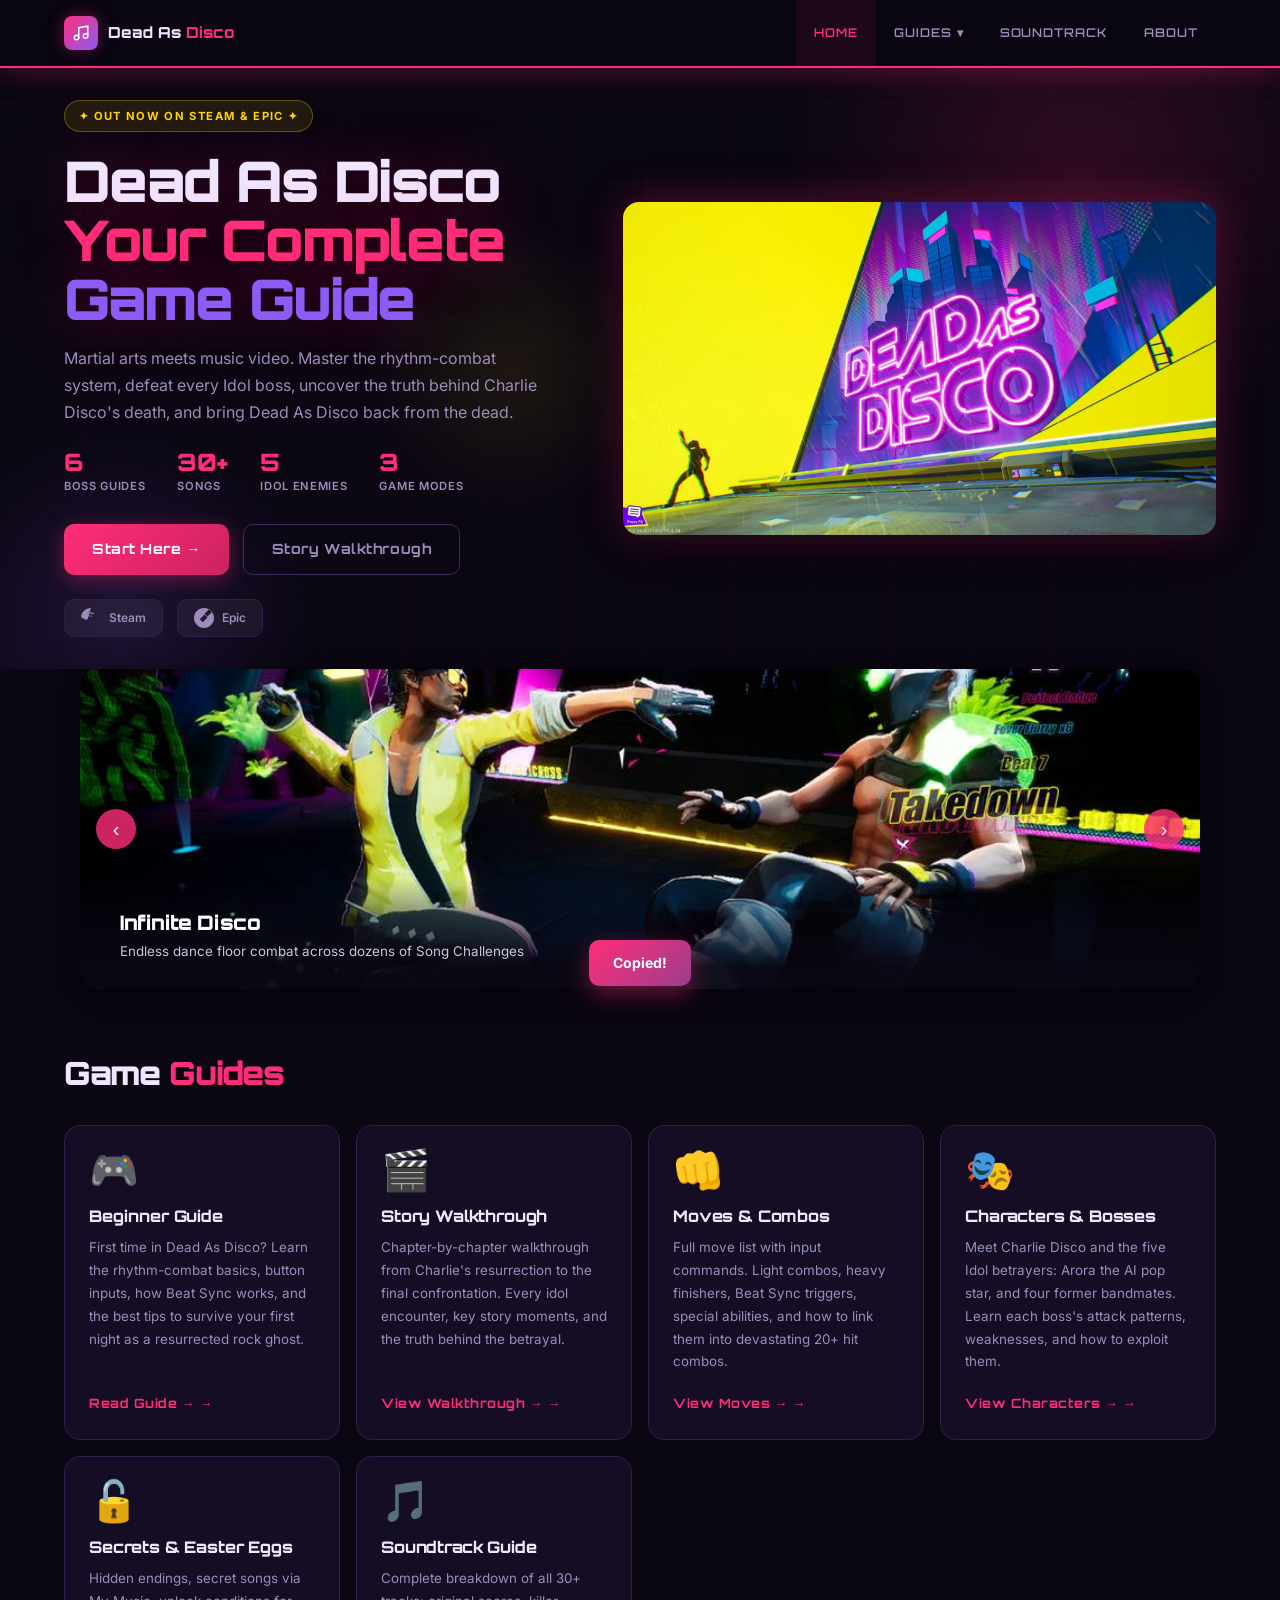
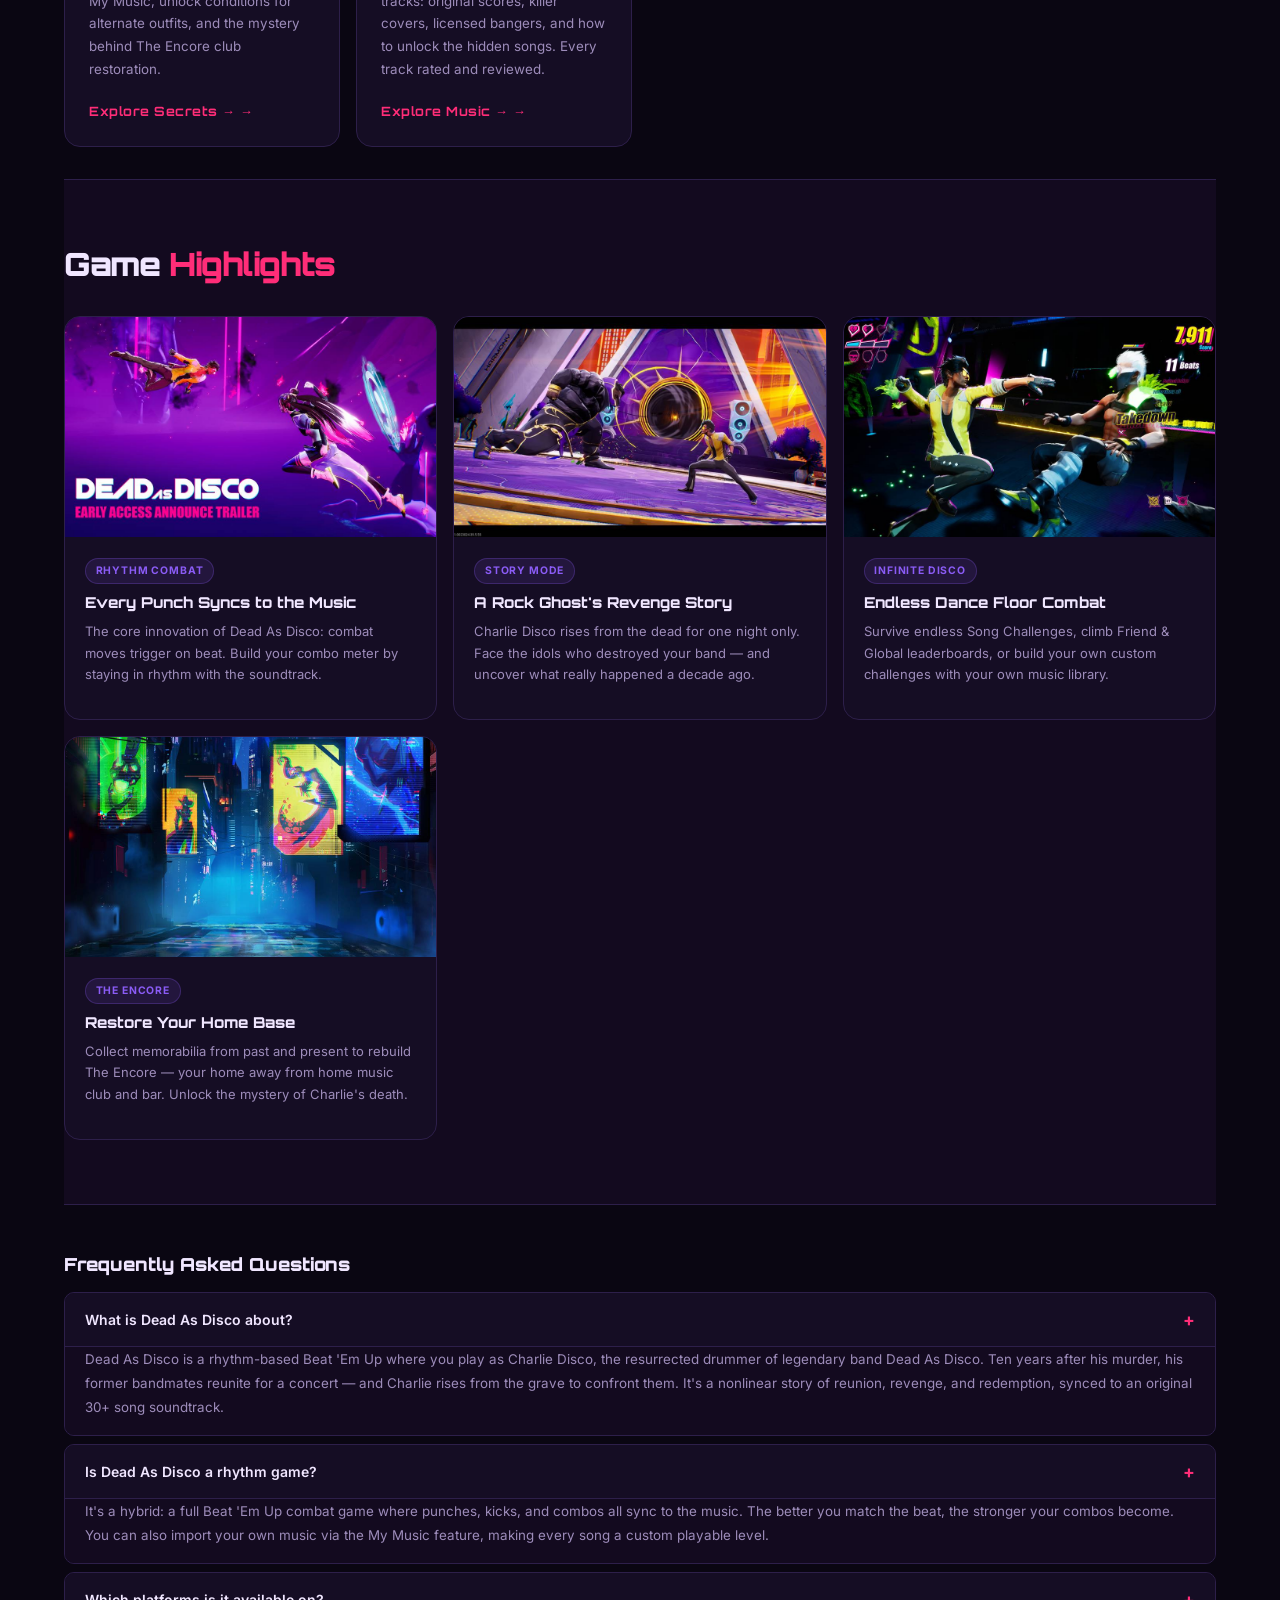
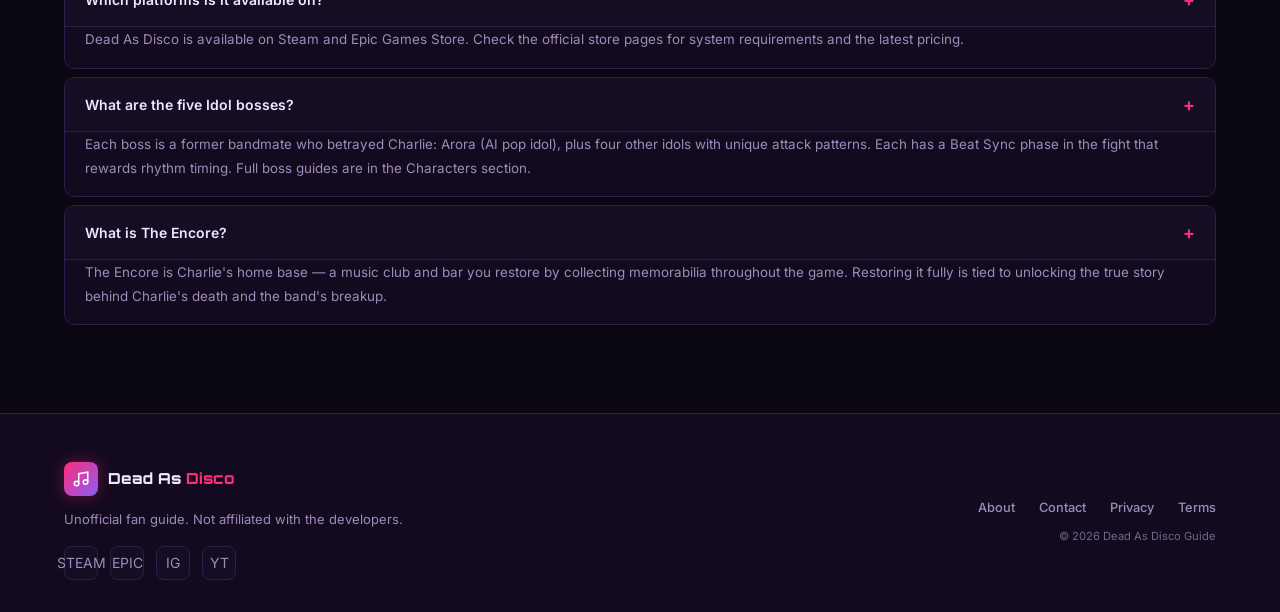
==== commit 215c5ec8: "Add AdSense scripts to all pages and update ads.txt - Add Google AdSense async script to all 12 HTML" ====
--- a/index.html
+++ b/index.html
@@ -382,5 +382,7 @@
     });
   });
   </script>
+  <script async src="https://pagead2.googlesyndication.com/pagead/js/adsbygoogle.js?client=ca-pub-9420599375364457"
+     crossorigin="anonymous"></script>
 </body>
 </html>
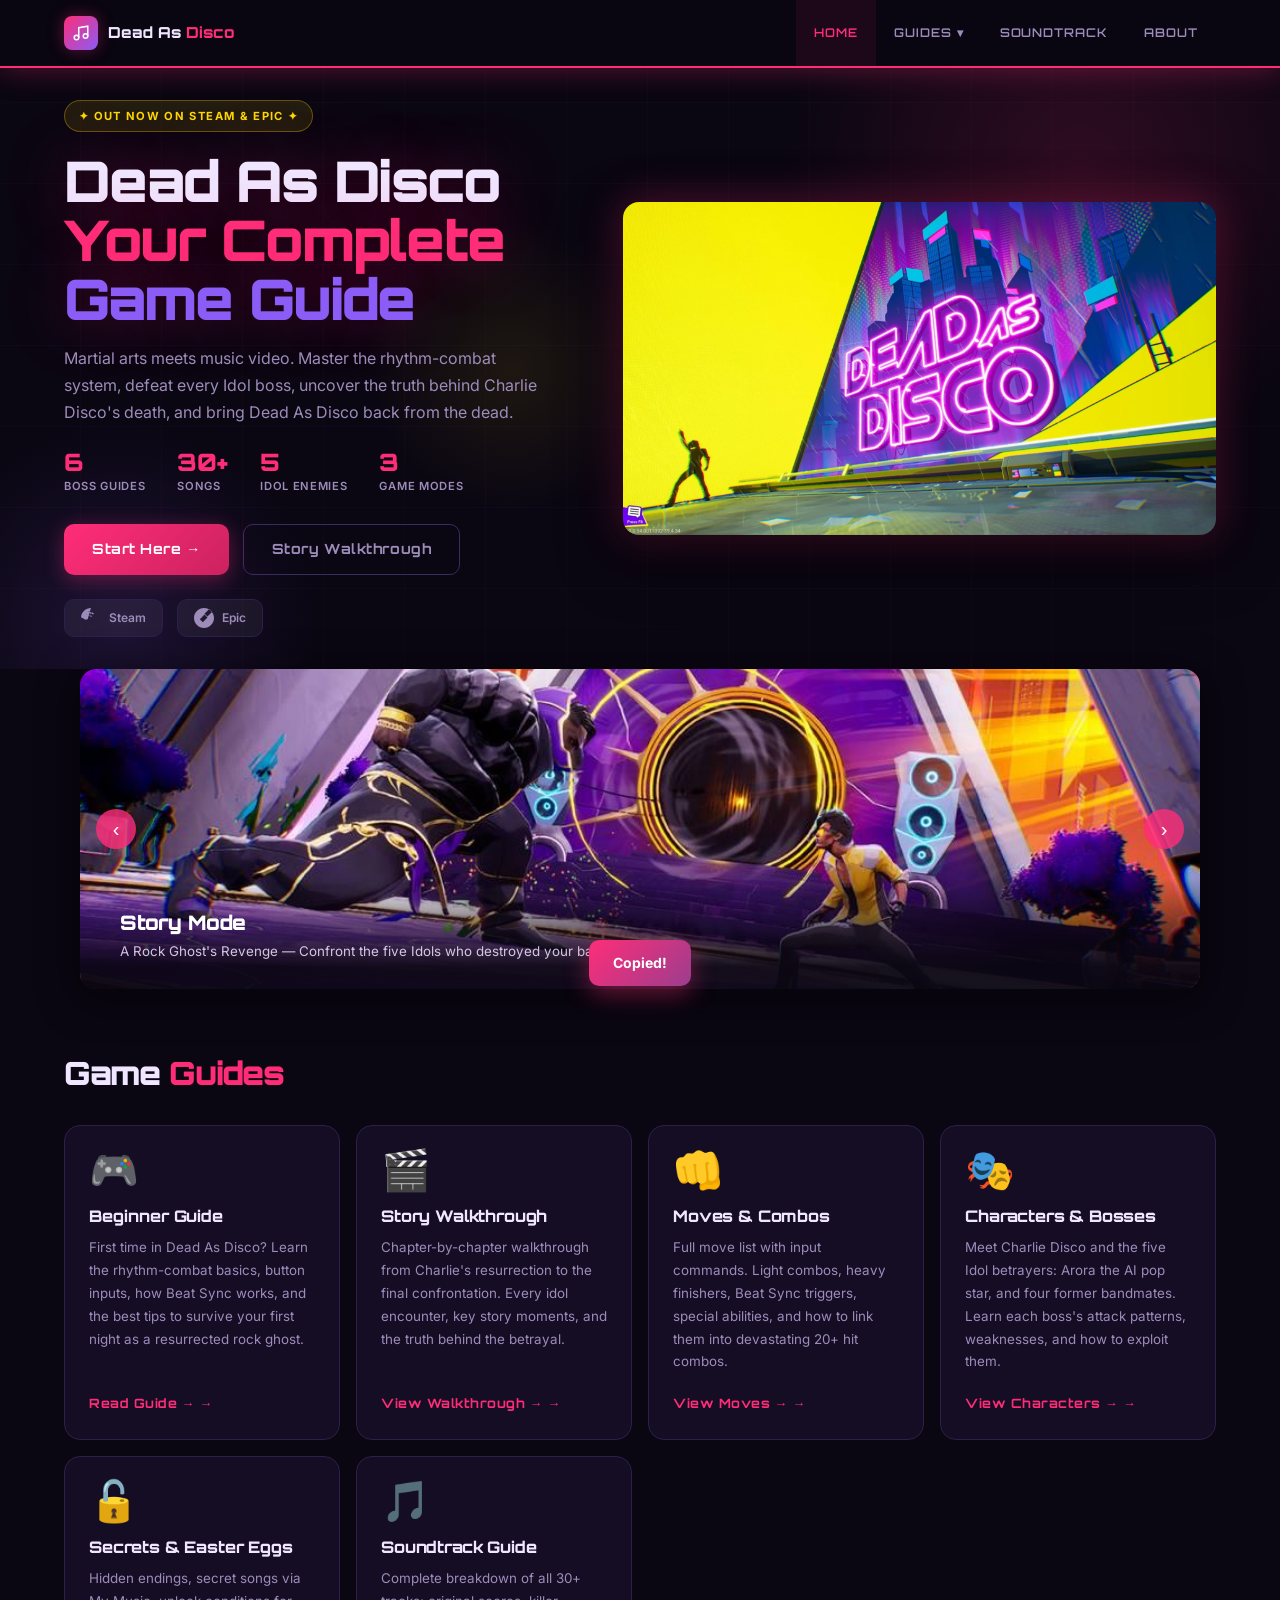
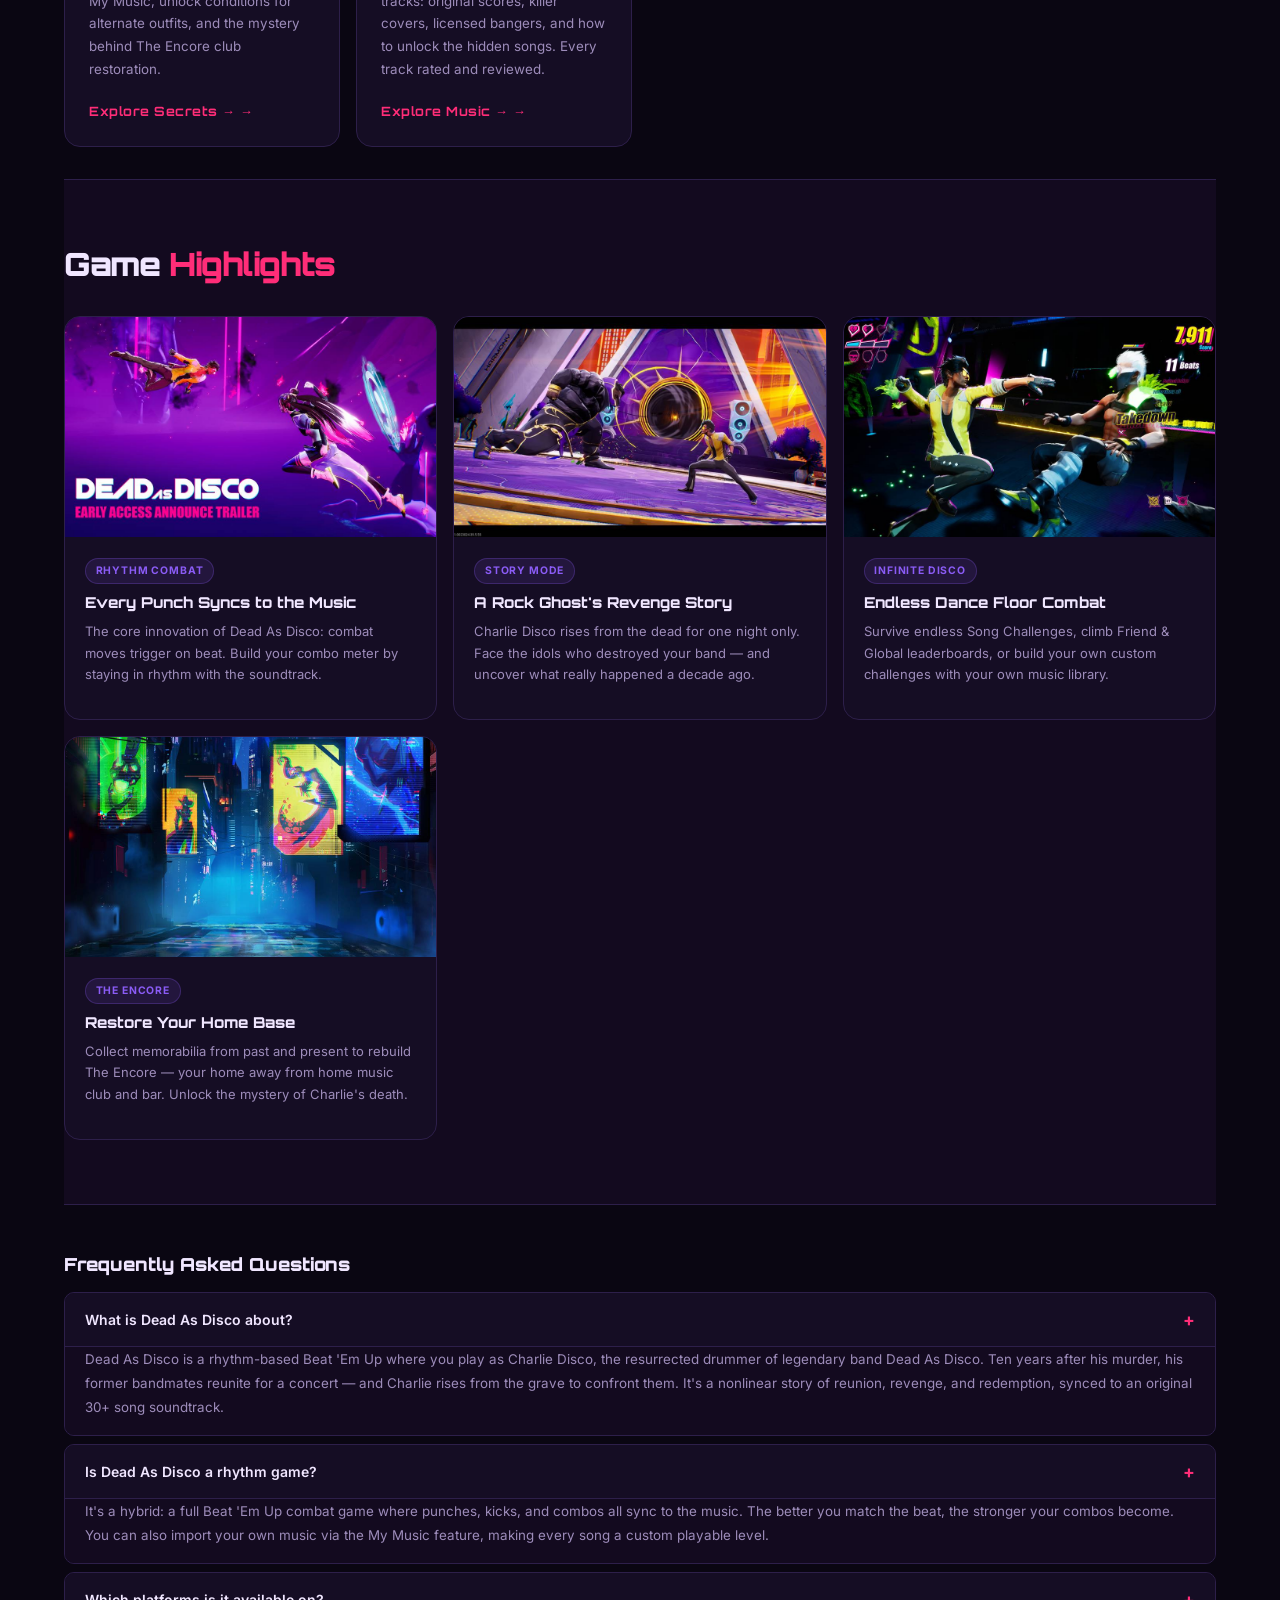
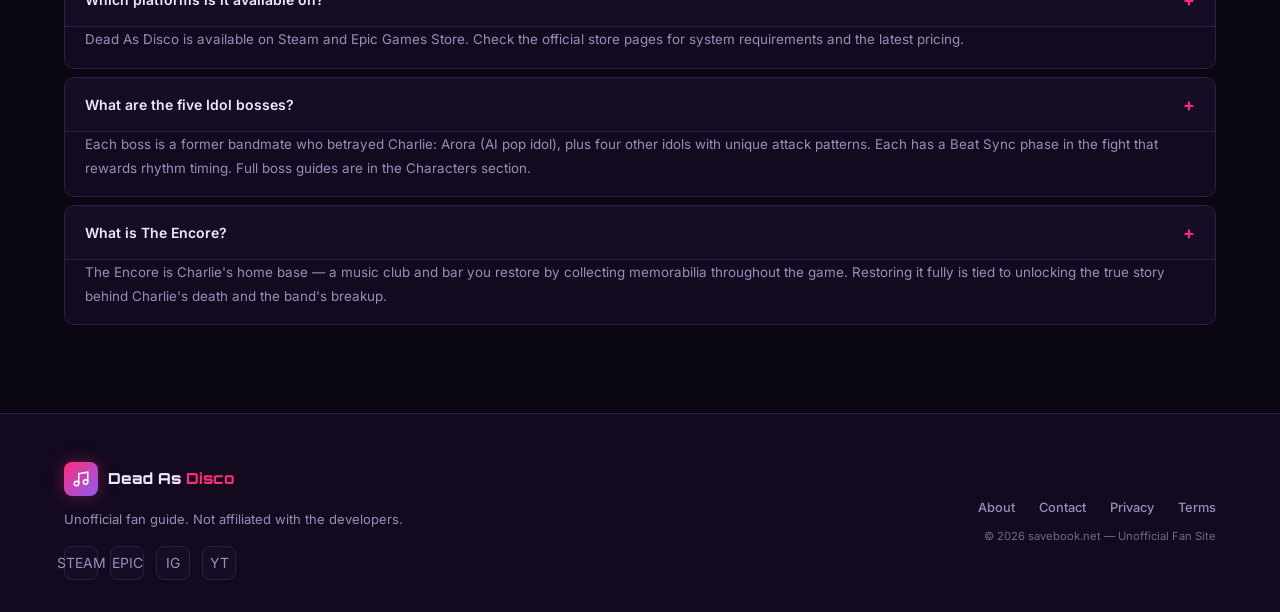
==== commit c24fd7de: "footer:统一为 © 2026 savebook.net — Unofficial Fan Site" ====
--- a/index.html
+++ b/index.html
@@ -323,7 +323,7 @@
             <a href="pages/privacy.html" style="color:var(--text-muted);font-size:0.8rem;font-weight:500;transition:color 200ms;" onmouseover="this.style.color='var(--accent)'" onmouseout="this.style.color='var(--text-muted)'">Privacy</a>
             <a href="pages/terms.html" style="color:var(--text-muted);font-size:0.8rem;font-weight:500;transition:color 200ms;" onmouseover="this.style.color='var(--accent)'" onmouseout="this.style.color='var(--text-muted)'">Terms</a>
           </div>
-          <span style="color:var(--text-muted);font-size:0.7rem;opacity:0.7;">© 2026 Dead As Disco Guide</span>
+          <span style="color:var(--text-muted);font-size:0.7rem;opacity:0.7;">© 2026 savebook.net — Unofficial Fan Site</span>
         </div>
       </div>
     </div>
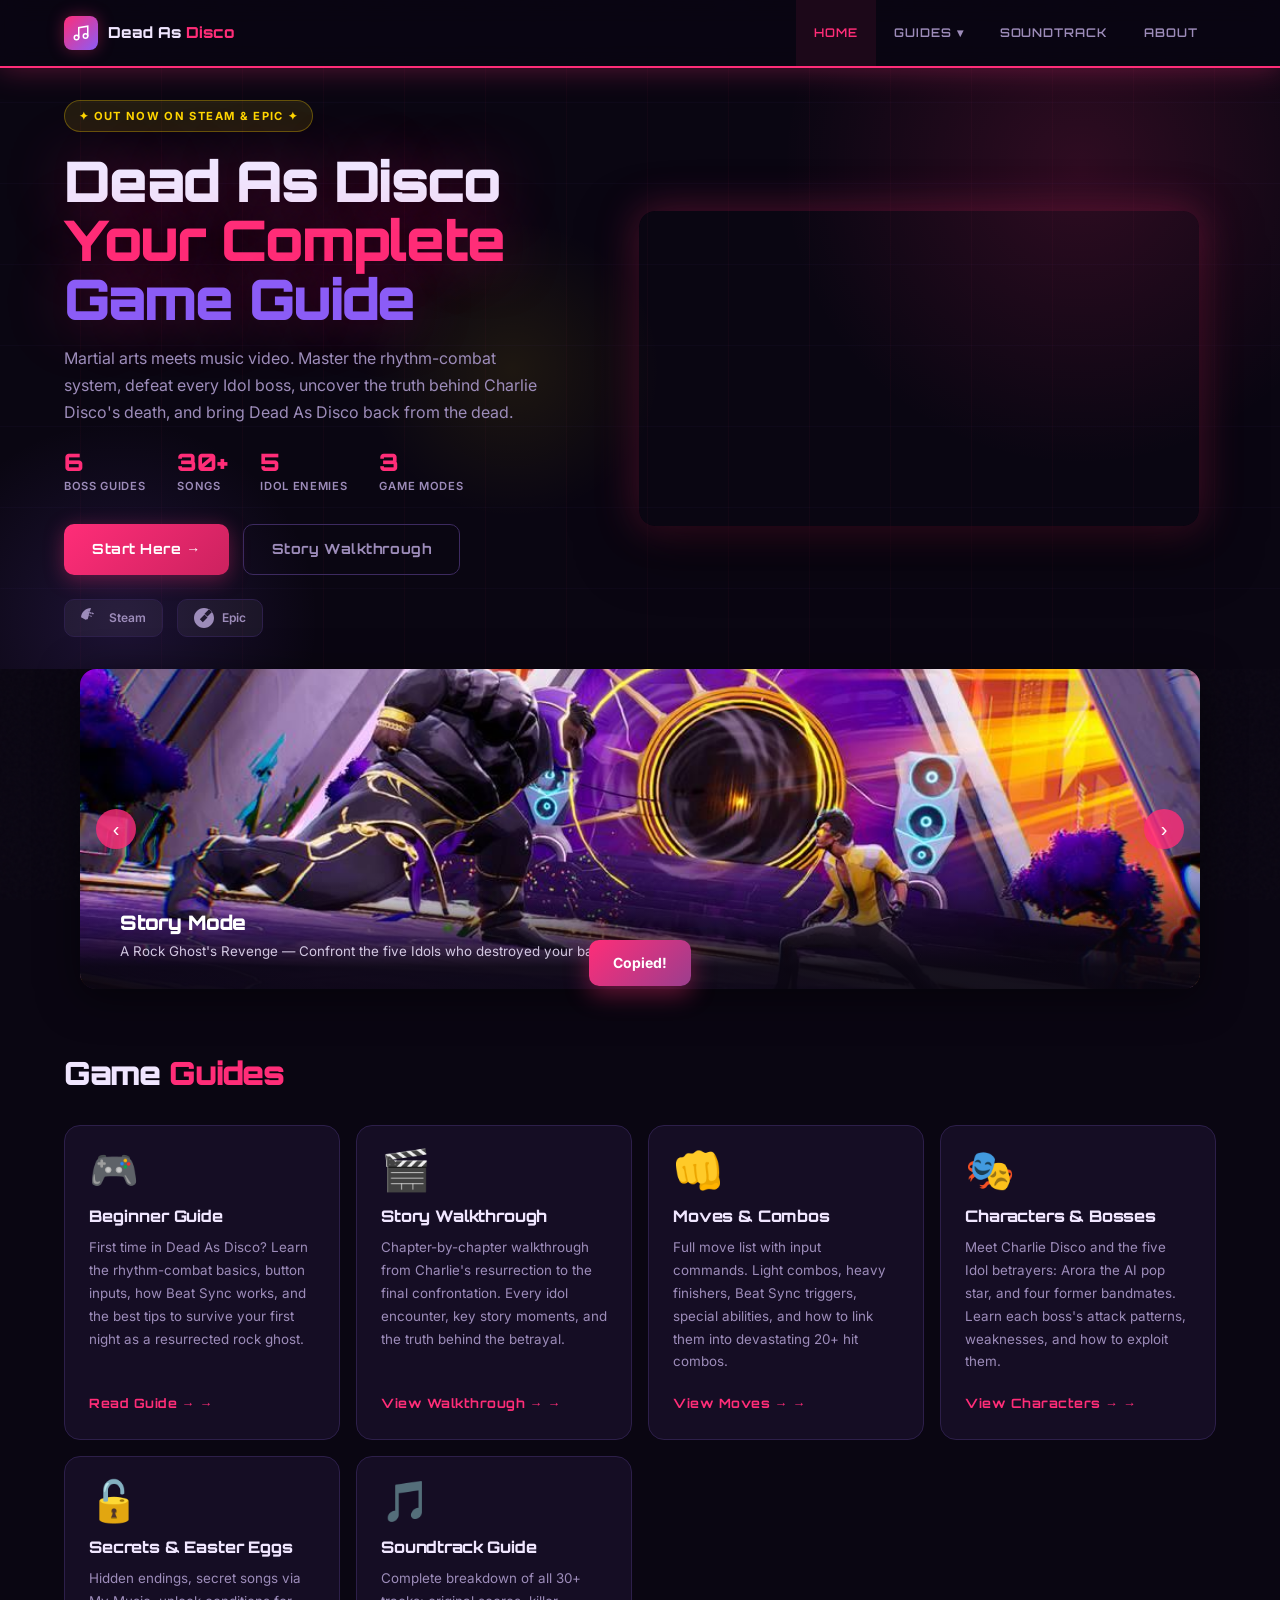
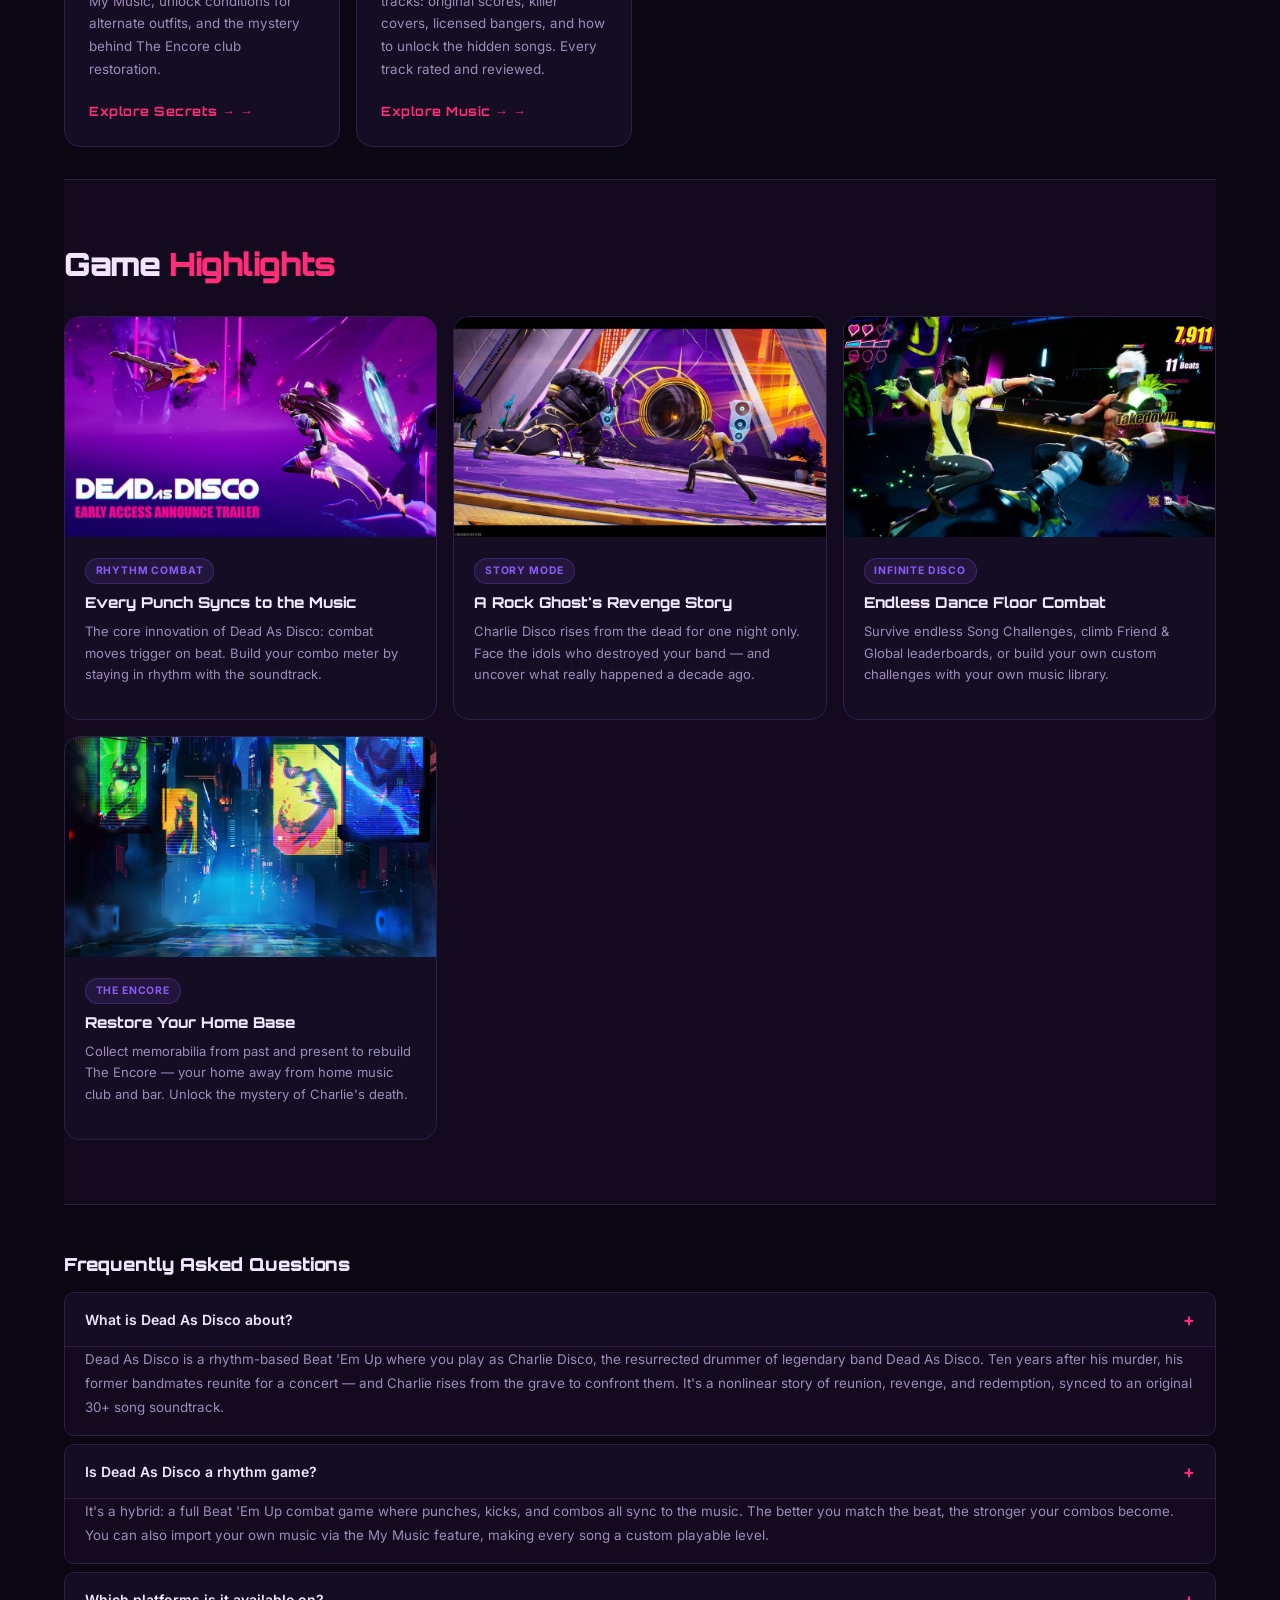
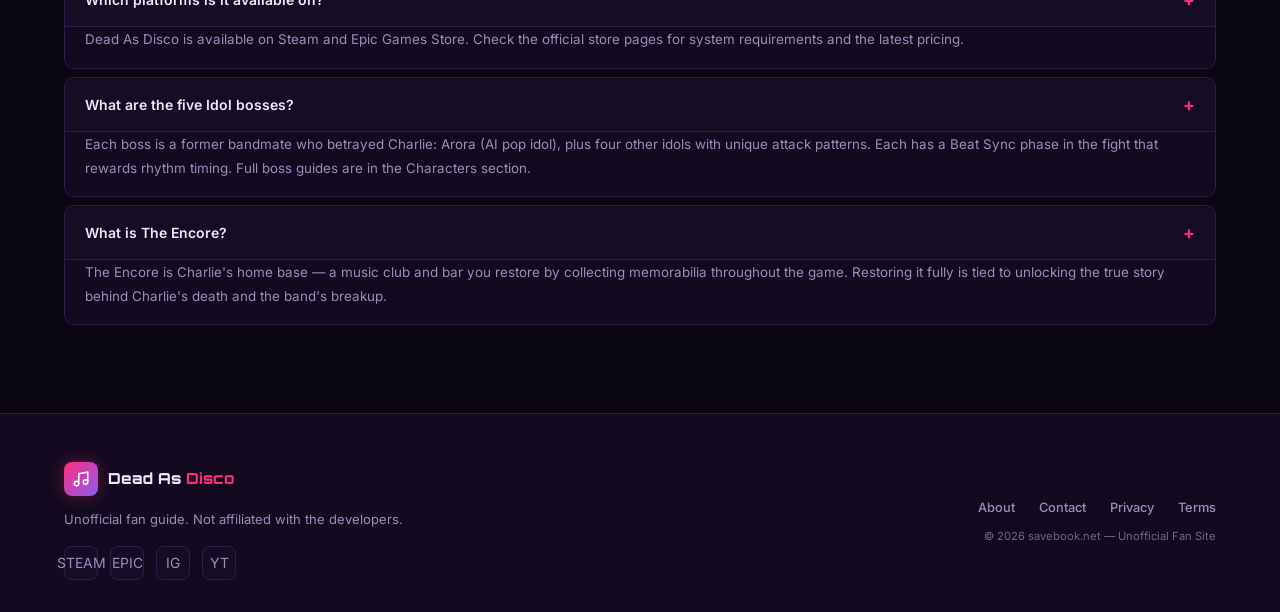
==== commit 8d5e1b3e: "保存" ====
--- a/index.html
+++ b/index.html
@@ -101,9 +101,7 @@
         </div>
       </div>
       <div class="hero-right">
-        <div class="hero-image">
-          <img src="images/herder.jpg" alt="Dead As Disco Gameplay">
-        </div>
+        <iframe width="560" height="315" src="https://www.youtube.com/embed/kJO-ernbFps" title="Dead As Disco Gameplay" frameborder="0" allow="accelerometer; autoplay; clipboard-write; encrypted-media; gyroscope; picture-in-picture" allowfullscreen style="border-radius: var(--radius-lg); box-shadow: 0 20px 60px rgba(0,0,0,0.5), 0 0 40px var(--accent-glow); max-width: 100%;"></iframe>
       </div>
     </div>
   </section>
--- a/css/style.css
+++ b/css/style.css
@@ -3,7 +3,7 @@
    Disco Neon Theme — v1.0
    ================================================ */
 
-@import url('https://fonts.googleapis.com/css2?family=Orbitron:wght@400;500;600;700;800;900&family=Inter:wght@300;400;500;600;700&family=Bebas+Neue&display=swap');
+@import url('https://fonts.googleapis.com/css2?family=Orbitron:wght@400;500;600;700;800;900&family=Inter:wght@300;400;500;600;700&family=Bebas+Neue&family=Share+Tech+Mono&display=swap');
 
 :root {
   --bg-primary: #0a0612;
@@ -37,7 +37,16 @@
 
 *, *::before, *::after { box-sizing: border-box; margin: 0; padding: 0; }
 html { scroll-behavior: smooth; font-size: 16px; }
-body { font-family: var(--font-body); background-color: var(--bg-primary); color: var(--text); line-height: 1.7; min-height: 100vh; overflow-x: hidden; -webkit-font-smoothing: antialiased; }
+body { font-family: var(--font-body); background-color: var(--bg-primary); color: var(--text); line-height: 1.7; min-height: 100vh; overflow-x: hidden; -webkit-font-smoothing: antialiased; position: relative; }
+/* Subtle noise texture */
+body::before {
+  content: '';
+  position: fixed; inset: 0;
+  z-index: 0;
+  pointer-events: none;
+  opacity: 0.025;
+  background-image: url("data:image/svg+xml,%3Csvg viewBox='0 0 256 256' xmlns='http://www.w3.org/2000/svg'%3E%3Cfilter id='noise'%3E%3CfeTurbulence type='fractalNoise' baseFrequency='0.9' numOctaves='4' stitchTiles='stitch'/%3E%3C/filter%3E%3Crect width='100%25' height='100%25' filter='url(%23noise)'/%3E%3C/svg%3E");
+}
 a { color: var(--accent); text-decoration: none; transition: var(--transition); }
 a:hover { color: var(--accent-light); }
 img { max-width: 100%; height: auto; display: block; }
@@ -85,8 +94,6 @@
 .hero-content { position: relative; z-index: 1; display: grid; grid-template-columns: 1fr 1.2fr; gap: 4rem; align-items: center; max-width: 1200px; margin: 0 auto; padding: 0 1.5rem; }
 .hero-left { max-width: 520px; }
 .hero-right { display: flex; justify-content: center; align-items: center; }
-.hero-image { width: 100%; max-width: 600px; border-radius: var(--radius-lg); overflow: hidden; box-shadow: 0 20px 60px rgba(0,0,0,0.5), 0 0 40px var(--accent-glow); }
-.hero-image img { width: 100%; height: auto; display: block; }
 .hero-badge { display: inline-flex; align-items: center; gap: 0.4rem; font-size: 0.7rem; font-weight: 700; letter-spacing: 0.12em; color: var(--disco-gold); background: rgba(255,215,0,0.1); border: 1px solid rgba(255,215,0,0.3); padding: 0.35rem 0.875rem; border-radius: 9999px; text-transform: uppercase; margin-bottom: 1.25rem; }
 .hero-title { font-size: clamp(2.25rem, 5vw, 3.5rem); font-weight: 900; line-height: 1.05; letter-spacing: -0.03em; margin-bottom: 1rem; text-shadow: 0 0 60px var(--accent-glow); }
 .hero-title .line1 { display: block; color: var(--text); }
@@ -224,7 +231,6 @@
   .hero { min-height: auto; padding: 2rem 0 2.5rem; }
   .hero-content { grid-template-columns: 1fr; gap: 2rem; }
   .hero-right { order: -1; }
-  .hero-image { max-width: 380px; margin: 0 auto; }
   .hero-left { text-align: center; }
   .hero-tagline { margin-left: auto; margin-right: auto; }
   .stats-row { justify-content: center; }
@@ -551,36 +557,647 @@
 .vt-notice { display: flex; align-items: flex-start; gap: 0.5rem; padding: 0.875rem 1rem; background: rgba(139,92,246,0.08); border: 1px solid rgba(139,92,246,0.2); border-radius: var(--radius-md); font-size: 0.8rem; color: var(--text-muted); margin: 0.75rem 0; }
 .vt-notice code { background: rgba(255,255,255,0.08); padding: 0.1rem 0.35rem; border-radius: 3px; font-size: 0.75rem; }
 
-/* ============ MUSIC PLAYER ============ */
-.mp-wrap { display: flex; align-items: center; justify-content: center; gap: 2rem; margin: 2rem auto; max-width: 860px; }
-.mp-side { display: flex; flex-direction: column; gap: 0.75rem; min-width: 130px; }
-.mp-center { display: flex; flex-direction: column; align-items: center; gap: 1.25rem; flex: 1; max-width: 420px; }
-.mp-disc-wrap { position: relative; width: 200px; height: 200px; }
-.mp-disc-outer { width: 100%; height: 100%; border-radius: 50%; background: #0a0a0a; border: 3px solid #222; display: flex; align-items: center; justify-content: center; box-shadow: 0 8px 32px rgba(0,0,0,0.5); }
-.mp-disc { width: 82%; height: 82%; border-radius: 50%; background: #111; border: 2px solid #333; display: flex; align-items: center; justify-content: center; position: relative; }
-.mp-disc-grooves { position: absolute; inset: 0; border-radius: 50%; background: repeating-radial-gradient(circle at 50% 50%, transparent 0, transparent 5px, rgba(255,255,255,0.03) 6px, transparent 7px); }
-.mp-disc-center { width: 35%; height: 35%; border-radius: 50%; background: var(--accent, #ff2d78); box-shadow: 0 0 16px rgba(255,45,120,0.5); }
-.mp-disc-label { position: absolute; top: -8px; right: -8px; background: var(--bg-card); border: 1px solid var(--border); border-radius: 50%; width: 36px; height: 36px; display: flex; align-items: center; justify-content: center; font-size: 0.6rem; font-weight: 800; color: var(--accent); font-family: var(--font-heading); }
-.mp-info { text-align: center; display: flex; flex-direction: column; align-items: center; gap: 0.375rem; width: 100%; }
-.mp-badge { display: inline-block; font-size: 0.65rem; font-weight: 700; color: var(--neon-purple); background: rgba(139,92,246,0.12); border: 1px solid rgba(139,92,246,0.25); padding: 0.2rem 0.6rem; border-radius: 9999px; text-transform: uppercase; letter-spacing: 0.04em; }
-.mp-title { font-size: 1.4rem; font-weight: 800; color: var(--text); margin: 0; line-height: 1.2; }
-.mp-dur { font-size: 0.8rem; font-family: var(--font-heading); color: var(--text-muted); }
-.mp-desc { font-size: 0.825rem; color: var(--text-muted); line-height: 1.6; margin: 0.25rem 0 0; max-width: 360px; }
-.mp-level { display: inline-flex; align-items: center; gap: 0.375rem; font-size: 0.72rem; color: var(--text-muted); background: var(--bg-secondary); border: 1px solid var(--border); padding: 0.2rem 0.6rem; border-radius: 9999px; margin-top: 0.25rem; }
-.mp-level-icon { font-size: 0.9rem; }
-.mp-actions { display: flex; gap: 0.75rem; }
-.mp-yt-btn { display: inline-flex; align-items: center; gap: 0.5rem; padding: 0.625rem 1.25rem; background: var(--accent); color: #fff; border-radius: 9999px; font-size: 0.8rem; font-weight: 700; text-decoration: none; transition: all 150ms; box-shadow: 0 4px 16px rgba(255,45,120,0.3); }
-.mp-yt-btn:hover { opacity: 0.85; transform: translateY(-1px); }
-.mp-nav { display: flex; align-items: center; gap: 1.25rem; }
-.mp-nav-btn { display: inline-flex; align-items: center; gap: 0.375rem; padding: 0.5rem 1rem; background: var(--bg-card); border: 1px solid var(--border); border-radius: 9999px; font-size: 0.8rem; font-weight: 600; color: var(--text); cursor: pointer; transition: all 150ms; }
-.mp-nav-btn:hover:not(:disabled) { border-color: var(--accent); color: var(--accent); }
-.mp-nav-btn:disabled { opacity: 0.35; cursor: not-allowed; }
-.mp-counter { font-size: 0.75rem; font-family: var(--font-heading); color: var(--text-muted); min-width: 48px; text-align: center; }
-.mp-thumb { background: var(--bg-card); border: 1px solid var(--border); border-radius: var(--radius-md); padding: 0.625rem 0.875rem; cursor: pointer; transition: all 150ms; }
-.mp-thumb:hover { border-color: var(--accent); transform: translateX(-2px); }
-.mp-thumb-num { font-size: 0.6rem; font-weight: 800; color: var(--text-muted); font-family: var(--font-heading); }
-.mp-thumb-title { font-size: 0.78rem; font-weight: 700; color: var(--text); white-space: nowrap; overflow: hidden; text-overflow: ellipsis; max-width: 120px; }
-.mp-thumb-album { font-size: 0.65rem; color: var(--text-muted); font-weight: 600; white-space: nowrap; overflow: hidden; text-overflow: ellipsis; max-width: 120px; margin-top: 0.125rem; }
+/* ============ SOUNDTRACK PAGE — CYBERPUNK NEON ============ */
+/* ================================================
+   SOUNDTRACK PAGE — CYBERPUNK NEON MAX
+   ================================================ */
+
+/* ---------- SCANLINES OVERLAY ---------- */
+.st-scanlines {
+  position: fixed; inset: 0; z-index: 9999; pointer-events: none;
+  background: repeating-linear-gradient(
+    0deg,
+    transparent, transparent 2px,
+    rgba(0,0,0,0.04) 2px, rgba(0,0,0,0.04) 4px
+  );
+}
+/* CRT vignette */
+.st-scanlines::after {
+  content: '';
+  position: absolute; inset: 0;
+  background: radial-gradient(ellipse at center, transparent 60%, rgba(0,0,0,0.5) 100%);
+  pointer-events: none;
+}
+
+/* ---------- TITLE BLOCK ---------- */
+.st-title-block {
+  text-align: center;
+  padding: 3.5rem 0 2.5rem;
+  position: relative;
+  overflow: hidden;
+}
+/* Animated background grid */
+.st-title-block::before {
+  content: '';
+  position: absolute; inset: 0;
+  background:
+    repeating-linear-gradient(0deg, transparent, transparent 40px, rgba(255,45,120,0.03) 40px, rgba(255,45,120,0.03) 41px),
+    repeating-linear-gradient(90deg, transparent, transparent 40px, rgba(139,92,246,0.03) 40px, rgba(139,92,246,0.03) 41px);
+  animation: st-grid-scroll 20s linear infinite;
+}
+@keyframes st-grid-scroll { from { background-position: 0 0; } to { background-position: 41px 41px; } }
+
+/* Floating corner orbs */
+.st-title-block::after {
+  content: '';
+  position: absolute;
+  width: 300px; height: 300px;
+  top: -100px; left: 50%; transform: translateX(-50%);
+  background: radial-gradient(circle, rgba(255,45,120,0.15) 0%, transparent 70%);
+  animation: st-orb-pulse 4s ease-in-out infinite alternate;
+  pointer-events: none;
+}
+@keyframes st-orb-pulse { from { transform: translateX(-50%) scale(0.8); opacity: 0.5; } to { transform: translateX(-50%) scale(1.2); opacity: 1; } }
+
+.st-title {
+  font-family: 'Orbitron', sans-serif;
+  font-weight: 900;
+  font-size: clamp(2.5rem, 6vw, 4.5rem);
+  color: #fff;
+  letter-spacing: 0.1em;
+  text-transform: uppercase;
+  margin: 0;
+  position: relative;
+  display: inline-block;
+  text-shadow:
+    0 0 10px #fff,
+    0 0 20px var(--accent),
+    0 0 40px var(--accent),
+    0 0 80px var(--accent),
+    0 0 120px var(--accent);
+  animation:
+    st-title-entrance 0.8s cubic-bezier(0.16,1,0.3,1) forwards,
+    st-flicker 4s infinite;
+  opacity: 0;
+}
+@keyframes st-title-entrance {
+  0% { opacity: 0; transform: translateY(-30px) scale(0.9); filter: blur(10px); }
+  100% { opacity: 1; transform: translateY(0) scale(1); filter: blur(0); }
+}
+
+.st-title::before, .st-title::after {
+  content: attr(data-text);
+  position: absolute; inset: 0;
+  font: inherit;
+}
+.st-title::before {
+  color: #00ffff;
+  animation:
+    st-glitch1 3s infinite,
+    st-rgb-split 0.1s steps(2) infinite;
+  clip-path: polygon(0 0, 100% 0, 100% 45%, 0 45%);
+  transform: translateX(-4px);
+  opacity: 0.8;
+}
+.st-title::after {
+  color: #ff00aa;
+  animation:
+    st-glitch2 3s infinite,
+    st-rgb-split 0.1s steps(2) infinite;
+  clip-path: polygon(0 55%, 100% 55%, 100% 100%, 0 100%);
+  transform: translateX(4px);
+  opacity: 0.8;
+}
+@keyframes st-glitch1 {
+  0%,75%,100% { transform: translateX(-4px) skewX(0deg); }
+  78% { transform: translateX(4px) skewX(-2deg); }
+  82% { transform: translateX(-2px) skewX(1deg); }
+  86% { transform: translateX(6px) skewX(-1deg); }
+  90% { transform: translateX(-4px) skewX(0deg); }
+}
+@keyframes st-glitch2 {
+  0%,75%,100% { transform: translateX(4px) skewX(0deg); }
+  78% { transform: translateX(-4px) skewX(2deg); }
+  82% { transform: translateX(2px) skewX(-1deg); }
+  86% { transform: translateX(-6px) skewX(1deg); }
+  90% { transform: translateX(4px) skewX(0deg); }
+}
+@keyframes st-rgb-split {
+  0%,100% { text-shadow: -2px 0 #00ffff, 2px 0 #ff00aa; }
+  50% { text-shadow: 2px 0 #00ffff, -2px 0 #ff00aa; }
+}
+@keyframes st-flicker {
+  0%,92%,100% { opacity: 1; }
+  93% { opacity: 0.85; }
+  94% { opacity: 1; }
+  95% { opacity: 0.9; }
+  96% { opacity: 1; }
+  97% { opacity: 0.8; }
+  98% { opacity: 1; }
+}
+
+.st-title-sub {
+  font-family: 'Share Tech Mono', monospace;
+  font-size: 0.85rem;
+  color: var(--neon-purple);
+  letter-spacing: 0.3em;
+  margin-top: 1rem;
+  text-transform: uppercase;
+  animation: st-fade-up 0.6s 0.3s cubic-bezier(0.16,1,0.3,1) both;
+}
+@keyframes st-fade-up { from { opacity: 0; transform: translateY(15px); } to { opacity: 1; transform: translateY(0); } }
+
+.st-title-line {
+  width: 120px; height: 2px;
+  margin: 1.25rem auto 0;
+  background: linear-gradient(90deg, transparent, var(--accent), var(--neon-purple), var(--accent), transparent);
+  box-shadow: 0 0 15px var(--accent), 0 0 30px var(--accent);
+  animation: st-line-glow 2s ease-in-out infinite alternate, st-fade-up 0.6s 0.5s cubic-bezier(0.16,1,0.3,1) both;
+  position: relative;
+}
+@keyframes st-line-glow { from { box-shadow: 0 0 8px var(--accent), 0 0 20px var(--accent); } to { box-shadow: 0 0 20px var(--accent), 0 0 50px var(--accent), 0 0 80px var(--neon-purple); } }
+
+/* ---------- MAIN LAYOUT ---------- */
+.st-layout {
+  display: grid;
+  grid-template-columns: 1fr 320px;
+  gap: 2rem;
+  margin-bottom: 2rem;
+}
+
+/* ---------- PLAYER COLUMN ---------- */
+.st-player-col { display: flex; flex-direction: column; gap: 1.25rem; }
+
+.st-player-glow {
+  position: relative;
+  animation: st-player-entrance 0.8s 0.2s cubic-bezier(0.16,1,0.3,1) both;
+}
+@keyframes st-player-entrance {
+  from { opacity: 0; transform: translateY(30px) scale(0.95); }
+  to { opacity: 1; transform: translateY(0) scale(1); }
+}
+.st-player-glow::before {
+  content: '';
+  position: absolute;
+  inset: -4px;
+  border-radius: 18px;
+  background: conic-gradient(
+    from 0deg,
+    var(--accent),
+    var(--neon-purple),
+    #00ffff,
+    var(--neon-purple),
+    var(--accent)
+);
+  opacity: 0.6;
+  filter: blur(12px);
+  animation: st-neon-spin 6s linear infinite, st-glow-pulse2 1.5s ease-in-out infinite alternate;
+  z-index: -1;
+}
+@keyframes st-neon-spin { from { transform: rotate(0deg); } to { transform: rotate(360deg); } }
+@keyframes st-glow-pulse2 { from { opacity: 0.3; } to { opacity: 0.8; } }
+
+.st-player-frame {
+  position: relative;
+  border-radius: 14px;
+  overflow: hidden;
+  background: #050508;
+  box-shadow:
+    0 0 0 1px rgba(255,45,120,0.4),
+    0 0 30px rgba(255,45,120,0.2),
+    inset 0 0 60px rgba(0,0,0,0.8);
+}
+/* Corner brackets */
+.st-player-frame::before, .st-player-frame::after {
+  content: '';
+  position: absolute;
+  width: 20px; height: 20px;
+  z-index: 3;
+  pointer-events: none;
+}
+.st-player-frame::before {
+  top: 8px; left: 8px;
+  border-top: 2px solid var(--accent);
+  border-left: 2px solid var(--accent);
+  box-shadow: 0 0 8px var(--accent);
+  animation: st-corner-pulse 2s ease-in-out infinite alternate;
+}
+.st-player-frame::after {
+  bottom: 8px; right: 8px;
+  border-bottom: 2px solid var(--accent);
+  border-right: 2px solid var(--accent);
+  box-shadow: 0 0 8px var(--accent);
+  animation: st-corner-pulse 2s ease-in-out infinite alternate 0.5s;
+}
+@keyframes st-corner-pulse { from { opacity: 0.4; } to { opacity: 1; } }
+
+.st-player {
+  width: 100%;
+  aspect-ratio: 16/9;
+  background: #000;
+  position: relative;
+}
+.st-player iframe { width: 100%; height: 100%; border: none; }
+
+/* Scanning line over player */
+.st-player::after {
+  content: '';
+  position: absolute;
+  left: 0; right: 0;
+  height: 2px;
+  background: linear-gradient(90deg, transparent, rgba(255,45,120,0.3), transparent);
+  animation: st-scan 4s linear infinite;
+  pointer-events: none;
+  z-index: 2;
+}
+@keyframes st-scan { from { top: -2px; } to { top: 100%; } }
+
+/* ---------- NOW PLAYING CARD ---------- */
+.st-now-card {
+  position: relative;
+  overflow: hidden;
+  border-radius: 12px;
+  background: linear-gradient(135deg, rgba(255,45,120,0.12), rgba(139,92,246,0.08));
+  border: 1px solid rgba(255,45,120,0.35);
+  animation: st-card-entrance 0.8s 0.4s cubic-bezier(0.16,1,0.3,1) both;
+}
+@keyframes st-card-entrance {
+  from { opacity: 0; transform: translateY(20px) scale(0.95); }
+  to { opacity: 1; transform: translateY(0) scale(1); }
+}
+.st-now-glow {
+  position: absolute;
+  top: -30px; right: -30px;
+  width: 100px; height: 100px;
+  background: var(--accent);
+  border-radius: 50%;
+  filter: blur(40px);
+  opacity: 0.4;
+  animation: st-glow-drift 3s ease-in-out infinite alternate;
+}
+@keyframes st-glow-drift { from { transform: translate(0, 0); } to { transform: translate(-20px, 20px); } }
+.st-now-inner {
+  display: flex;
+  align-items: center;
+  gap: 1.25rem;
+  padding: 1.25rem 1.5rem;
+  position: relative;
+  z-index: 1;
+}
+.st-now-icon { flex-shrink: 0; }
+
+.st-eq {
+  display: flex;
+  align-items: flex-end;
+  gap: 4px;
+  height: 24px;
+}
+.st-eq-bar {
+  width: 4px;
+  background: linear-gradient(to top, var(--accent), #ff88aa);
+  border-radius: 3px;
+  animation: st-eq-dance 0.6s ease-in-out infinite alternate;
+  box-shadow: 0 0 6px var(--accent);
+}
+.st-eq-bar:nth-child(1) { animation-delay: 0s; }
+.st-eq-bar:nth-child(2) { animation-delay: 0.15s; }
+.st-eq-bar:nth-child(3) { animation-delay: 0.3s; }
+@keyframes st-eq-dance {
+  0% { transform: scaleY(0.2); opacity: 0.4; }
+  100% { transform: scaleY(1); opacity: 1; }
+}
+
+.st-now-info { display: flex; flex-direction: column; gap: 0.2rem; }
+.st-now-label {
+  font-family: 'Share Tech Mono', monospace;
+  font-size: 0.6rem;
+  color: var(--accent);
+  letter-spacing: 0.2em;
+  font-weight: 700;
+  animation: st-blink 1s steps(1) infinite;
+}
+@keyframes st-blink { 0%,100% { opacity: 1; } 50% { opacity: 0.3; } }
+.st-now-title {
+  font-family: 'Orbitron', sans-serif;
+  font-size: 0.95rem;
+  font-weight: 700;
+  color: #fff;
+  text-shadow: 0 0 15px var(--accent), 0 0 30px var(--accent);
+  animation: st-text-glow 1.5s ease-in-out infinite alternate;
+}
+@keyframes st-text-glow { from { text-shadow: 0 0 10px var(--accent), 0 0 20px var(--accent); } to { text-shadow: 0 0 20px var(--accent), 0 0 40px var(--accent), 0 0 60px var(--neon-purple); } }
+
+/* ---------- PLAYLIST COLUMN ---------- */
+.st-playlist-col {
+  background: rgba(8,5,18,0.95);
+  border: 1px solid rgba(255,45,120,0.3);
+  border-radius: 14px;
+  overflow: hidden;
+  display: flex;
+  flex-direction: column;
+  max-height: 560px;
+  backdrop-filter: blur(16px);
+  box-shadow:
+    0 0 0 1px rgba(139,92,246,0.15),
+    0 0 40px rgba(255,45,120,0.1),
+    inset 0 0 80px rgba(0,0,0,0.5);
+  animation: st-playlist-entrance 0.8s 0.3s cubic-bezier(0.16,1,0.3,1) both;
+}
+@keyframes st-playlist-entrance {
+  from { opacity: 0; transform: translateX(30px); }
+  to { opacity: 1; transform: translateX(0); }
+}
+
+.st-playlist-hdr {
+  display: flex;
+  align-items: center;
+  gap: 0.5rem;
+  padding: 1rem 1.25rem;
+  background: linear-gradient(90deg, rgba(255,45,120,0.1), rgba(139,92,246,0.05));
+  border-bottom: 1px solid rgba(255,45,120,0.25);
+  font-family: 'Orbitron', sans-serif;
+  font-size: 0.65rem;
+  font-weight: 700;
+  letter-spacing: 0.2em;
+  color: var(--accent);
+  text-transform: uppercase;
+  flex-shrink: 0;
+}
+.st-playlist-hdr-icon {
+  font-size: 0.9rem;
+  animation: st-icon-spin 4s linear infinite;
+}
+@keyframes st-icon-spin { from { transform: rotate(0deg); } to { transform: rotate(360deg); } }
+.st-playlist-count {
+  margin-left: auto;
+  background: var(--accent);
+  color: #000;
+  border-radius: 9999px;
+  width: 24px; height: 24px;
+  display: flex;
+  align-items: center;
+  justify-content: center;
+  font-size: 0.65rem;
+  font-weight: 900;
+  box-shadow: 0 0 12px var(--accent);
+  animation: st-count-pulse 2s ease-in-out infinite;
+}
+@keyframes st-count-pulse { 0%,100% { box-shadow: 0 0 8px var(--accent); } 50% { box-shadow: 0 0 20px var(--accent), 0 0 40px var(--accent); } }
+
+.st-playlist-scroll {
+  overflow-y: auto;
+  flex: 1;
+  scrollbar-width: thin;
+  scrollbar-color: var(--accent) rgba(255,255,255,0.03);
+}
+.st-playlist-scroll::-webkit-scrollbar { width: 5px; }
+.st-playlist-scroll::-webkit-scrollbar-track { background: transparent; }
+.st-playlist-scroll::-webkit-scrollbar-thumb { background: var(--accent); border-radius: 3px; box-shadow: 0 0 8px var(--accent); }
+.st-playlist-scroll::-webkit-scrollbar-thumb:hover { background: var(--neon-purple); }
+
+/* ---------- TRACK ITEMS ---------- */
+.st-item {
+  display: flex;
+  align-items: center;
+  gap: 0.625rem;
+  padding: 0.875rem 1rem;
+  border-bottom: 1px solid rgba(255,255,255,0.04);
+  cursor: pointer;
+  transition: all 200ms cubic-bezier(0.16,1,0.3,1);
+  position: relative;
+  overflow: hidden;
+  animation: st-item-appear 0.4s cubic-bezier(0.16,1,0.3,1) both;
+}
+/* Stagger animation via nth-child */
+.st-item:nth-child(1) { animation-delay: 0.05s; }
+.st-item:nth-child(2) { animation-delay: 0.08s; }
+.st-item:nth-child(3) { animation-delay: 0.11s; }
+.st-item:nth-child(4) { animation-delay: 0.14s; }
+.st-item:nth-child(5) { animation-delay: 0.17s; }
+.st-item:nth-child(6) { animation-delay: 0.20s; }
+.st-item:nth-child(7) { animation-delay: 0.23s; }
+.st-item:nth-child(8) { animation-delay: 0.26s; }
+.st-item:nth-child(n+9) { animation-delay: 0.30s; }
+@keyframes st-item-appear { from { opacity: 0; transform: translateX(-20px); } to { opacity: 1; transform: translateX(0); } }
+
+.st-item::before {
+  content: '';
+  position: absolute;
+  left: 0; top: 0; bottom: 0;
+  width: 3px;
+  background: linear-gradient(180deg, var(--accent), var(--neon-purple), var(--cyan,#00ffff));
+  transform: scaleY(0);
+  transition: transform 200ms cubic-bezier(0.16,1,0.3,1);
+  box-shadow: 0 0 10px var(--accent);
+}
+.st-item:hover { background: rgba(255,45,120,0.08); padding-left: 1.25rem; }
+.st-item:hover::before { transform: scaleY(1); }
+.st-item:hover .st-item-num { color: var(--accent); text-shadow: 0 0 10px var(--accent); }
+.st-item:hover .st-item-title { color: #fff; text-shadow: 0 0 12px var(--accent), 0 0 24px var(--accent); }
+.st-item:hover .st-item-dur { color: var(--neon-purple); text-shadow: 0 0 8px var(--neon-purple); }
+.st-item:hover .st-item-bar { background: var(--accent); box-shadow: 0 0 8px var(--accent); width: 20px; }
+
+.st-item-active { background: rgba(255,45,120,0.12); }
+.st-item-active::before { transform: scaleY(1) !important; background: linear-gradient(180deg, var(--accent), var(--neon-purple)); }
+.st-item-active .st-item-num { color: var(--accent); text-shadow: 0 0 10px var(--accent); }
+.st-item-active .st-item-title { color: #fff; }
+.st-item-active .st-item-bar { background: var(--accent); }
+
+/* Scan line sweep on hover */
+.st-item::after {
+  content: '';
+  position: absolute;
+  left: -100%; top: 0; bottom: 0;
+  width: 100%;
+  background: linear-gradient(90deg, transparent, rgba(255,45,120,0.06), transparent);
+  transition: left 400ms;
+  pointer-events: none;
+}
+.st-item:hover::after { left: 100%; }
+
+.st-item-num {
+  font-family: 'Share Tech Mono', monospace;
+  font-size: 0.6rem;
+  color: rgba(255,255,255,0.25);
+  min-width: 24px;
+  transition: all 200ms;
+}
+.st-item-bar {
+  width: 14px; height: 2px;
+  background: rgba(255,255,255,0.08);
+  border-radius: 2px;
+  flex-shrink: 0;
+  transition: all 200ms cubic-bezier(0.16,1,0.3,1);
+}
+.st-item-info { flex: 1; min-width: 0; }
+.st-item-title {
+  font-size: 0.8rem;
+  font-weight: 600;
+  color: rgba(255,255,255,0.7);
+  display: block;
+  white-space: nowrap;
+  overflow: hidden;
+  text-overflow: ellipsis;
+  transition: all 200ms;
+}
+.st-item-dur {
+  font-family: 'Share Tech Mono', monospace;
+  font-size: 0.65rem;
+  color: rgba(255,255,255,0.25);
+  flex-shrink: 0;
+  transition: all 200ms;
+}
+
+/* ---------- FEATURE BANNER ---------- */
+.st-feature { margin-bottom: 2.5rem; animation: st-feature-entrance 0.8s 0.5s cubic-bezier(0.16,1,0.3,1) both; }
+@keyframes st-feature-entrance { from { opacity: 0; transform: translateY(20px); } to { opacity: 1; transform: translateY(0); } }
+.st-feature-inner {
+  display: flex;
+  align-items: center;
+  gap: 1.75rem;
+  padding: 1.75rem 2rem;
+  background: linear-gradient(135deg, rgba(255,45,120,0.07), rgba(139,92,246,0.05));
+  border: 1px solid rgba(255,45,120,0.2);
+  border-radius: 14px;
+  position: relative;
+  overflow: hidden;
+}
+/* Double shimmer */
+.st-feature-inner::before {
+  content: '';
+  position: absolute;
+  top: 0; left: -100%;
+  width: 200%; height: 2px;
+  background: linear-gradient(90deg, transparent, var(--accent), var(--neon-purple), #00ffff, var(--accent), transparent);
+  animation: st-shimmer 2.5s linear infinite;
+}
+.st-feature-inner::after {
+  content: '';
+  position: absolute;
+  bottom: 0; right: -100%;
+  width: 150%; height: 1px;
+  background: linear-gradient(90deg, transparent, var(--neon-purple), var(--accent), transparent);
+  animation: st-shimmer2 3s linear infinite;
+}
+@keyframes st-shimmer { from { transform: translateX(0); } to { transform: translateX(50%); } }
+@keyframes st-shimmer2 { from { transform: translateX(0); } to { transform: translateX(-50%); } }
+
+.st-feature-icon {
+  font-size: 2.75rem;
+  flex-shrink: 0;
+  filter: drop-shadow(0 0 12px var(--accent));
+  animation: st-icon-bounce 2s ease-in-out infinite alternate;
+}
+@keyframes st-icon-bounce { from { transform: translateY(0) scale(1); } to { transform: translateY(-5px) scale(1.05); } }
+.st-feature-text { flex: 1; }
+.st-feature-text h2 {
+  font-family: 'Orbitron', sans-serif;
+  font-size: 0.9rem;
+  font-weight: 700;
+  color: var(--accent);
+  letter-spacing: 0.2em;
+  margin: 0 0 0.4rem;
+  text-shadow: 0 0 15px var(--accent), 0 0 30px var(--accent);
+}
+.st-feature-text p {
+  font-family: 'Share Tech Mono', monospace;
+  font-size: 0.8rem;
+  color: rgba(255,255,255,0.45);
+  margin: 0;
+}
+.st-feature-tags { display: flex; gap: 0.5rem; flex-wrap: wrap; }
+.st-pill {
+  padding: 0.35rem 0.875rem;
+  font-family: 'Orbitron', sans-serif;
+  font-size: 0.6rem;
+  font-weight: 700;
+  text-transform: uppercase;
+  letter-spacing: 0.08em;
+  border-radius: 9999px;
+  background: rgba(139,92,246,0.12);
+  border: 1px solid rgba(139,92,246,0.35);
+  color: var(--neon-purple);
+  transition: all 200ms;
+  animation: st-pill-float 3s ease-in-out infinite alternate;
+}
+.st-pill:nth-child(1) { animation-delay: 0s; }
+.st-pill:nth-child(2) { animation-delay: 0.5s; }
+.st-pill:nth-child(3) { animation-delay: 1s; }
+@keyframes st-pill-float { from { transform: translateY(0); } to { transform: translateY(-2px); } }
+.st-pill:hover { background: rgba(139,92,246,0.25); box-shadow: 0 0 15px rgba(139,92,246,0.4); transform: scale(1.05); }
+.st-pill-accent {
+  background: rgba(255,45,120,0.12);
+  border-color: rgba(255,45,120,0.35);
+  color: var(--accent);
+  animation: st-pill-float-accent 2.5s ease-in-out infinite alternate;
+  animation-delay: 0.3s;
+}
+@keyframes st-pill-float-accent { from { transform: translateY(0); box-shadow: 0 0 8px rgba(255,45,120,0.3); } to { transform: translateY(-3px); box-shadow: 0 0 20px rgba(255,45,120,0.5); } }
+
+/* ---------- DECORATIVE OVERLAYS ---------- */
+
+/* Animated background grid */
+.st-bg-grid {
+  position: fixed;
+  inset: 0;
+  z-index: 0;
+  pointer-events: none;
+  background:
+    repeating-linear-gradient(0deg, transparent, transparent 60px, rgba(255,45,120,0.04) 60px, rgba(255,45,120,0.04) 61px),
+    repeating-linear-gradient(90deg, transparent, transparent 60px, rgba(139,92,246,0.04) 60px, rgba(139,92,246,0.04) 61px);
+  animation: st-bg-grid-drift 30s linear infinite;
+}
+@keyframes st-bg-grid-drift { from { background-position: 0 0; } to { background-position: 61px 61px; } }
+
+/* Floating orbs */
+.st-orb {
+  position: fixed;
+  border-radius: 50%;
+  pointer-events: none;
+  z-index: 1;
+  filter: blur(60px);
+}
+.st-orb--tl {
+  width: 400px; height: 400px;
+  top: -150px; left: -150px;
+  background: radial-gradient(circle, rgba(255,45,120,0.2) 0%, transparent 70%);
+  animation: st-orb-float1 8s ease-in-out infinite alternate;
+}
+.st-orb--tr {
+  width: 350px; height: 350px;
+  top: -100px; right: -100px;
+  background: radial-gradient(circle, rgba(139,92,246,0.25) 0%, transparent 70%);
+  animation: st-orb-float2 7s ease-in-out infinite alternate;
+}
+.st-orb--bl {
+  width: 300px; height: 300px;
+  bottom: -100px; left: 20%;
+  background: radial-gradient(circle, rgba(0,255,255,0.12) 0%, transparent 70%);
+  animation: st-orb-float3 9s ease-in-out infinite alternate;
+}
+.st-orb--br {
+  width: 280px; height: 280px;
+  bottom: 50px; right: -80px;
+  background: radial-gradient(circle, rgba(255,45,120,0.18) 0%, transparent 70%);
+  animation: st-orb-float1 6s ease-in-out infinite alternate-reverse;
+}
+@keyframes st-orb-float1 { 0% { transform: translate(0,0) scale(1); } 100% { transform: translate(40px,30px) scale(1.1); } }
+@keyframes st-orb-float2 { 0% { transform: translate(0,0) scale(1); } 100% { transform: translate(-30px,40px) scale(1.05); } }
+@keyframes st-orb-float3 { 0% { transform: translate(0,0) scale(1); } 100% { transform: translate(20px,-40px) scale(1.15); } }
+
+/* Corner brackets */
+.st-corner {
+  position: fixed;
+  width: 40px; height: 40px;
+  pointer-events: none;
+  z-index: 100;
+  opacity: 0.5;
+}
+.st-corner--tl { top: 20px; left: 20px; border-top: 2px solid var(--accent); border-left: 2px solid var(--accent); animation: st-corner-pulse 3s ease-in-out infinite alternate; }
+.st-corner--tr { top: 20px; right: 20px; border-top: 2px solid var(--accent); border-right: 2px solid var(--accent); animation: st-corner-pulse 3s ease-in-out infinite alternate 0.5s; }
+.st-corner--bl { bottom: 20px; left: 20px; border-bottom: 2px solid var(--neon-purple); border-left: 2px solid var(--neon-purple); animation: st-corner-pulse 3s ease-in-out infinite alternate 1s; }
+.st-corner--br { bottom: 20px; right: 20px; border-bottom: 2px solid var(--neon-purple); border-right: 2px solid var(--neon-purple); animation: st-corner-pulse 3s ease-in-out infinite alternate 1.5s; }
+@keyframes st-corner-pulse { 0% { opacity: 0.3; box-shadow: 0 0 5px var(--accent); } 100% { opacity: 0.8; box-shadow: 0 0 20px var(--accent); } }
+
+/* ---------- RESPONSIVE ---------- */
+@media (max-width: 768px) {
+  .st-layout { grid-template-columns: 1fr; gap: 1.5rem; }
+  .st-playlist-col { max-height: 300px; }
+  .st-title { font-size: 2.25rem; }
+  .st-feature-inner { flex-direction: column; text-align: center; gap: 1rem; padding: 1.25rem; }
+  .st-player-frame::before, .st-player-frame::after { display: none; }
+}
+
 /* Track list */
 .mp-tracklist { max-width: 860px; margin: 2rem auto; background: var(--bg-card); border: 1px solid var(--border); border-radius: var(--radius-md); overflow: hidden; }
 .mp-list-header { padding: 0.875rem 1.25rem; font-size: 0.75rem; font-weight: 800; text-transform: uppercase; letter-spacing: 0.08em; color: var(--text-muted); border-bottom: 1px solid var(--border); background: var(--bg-secondary); }
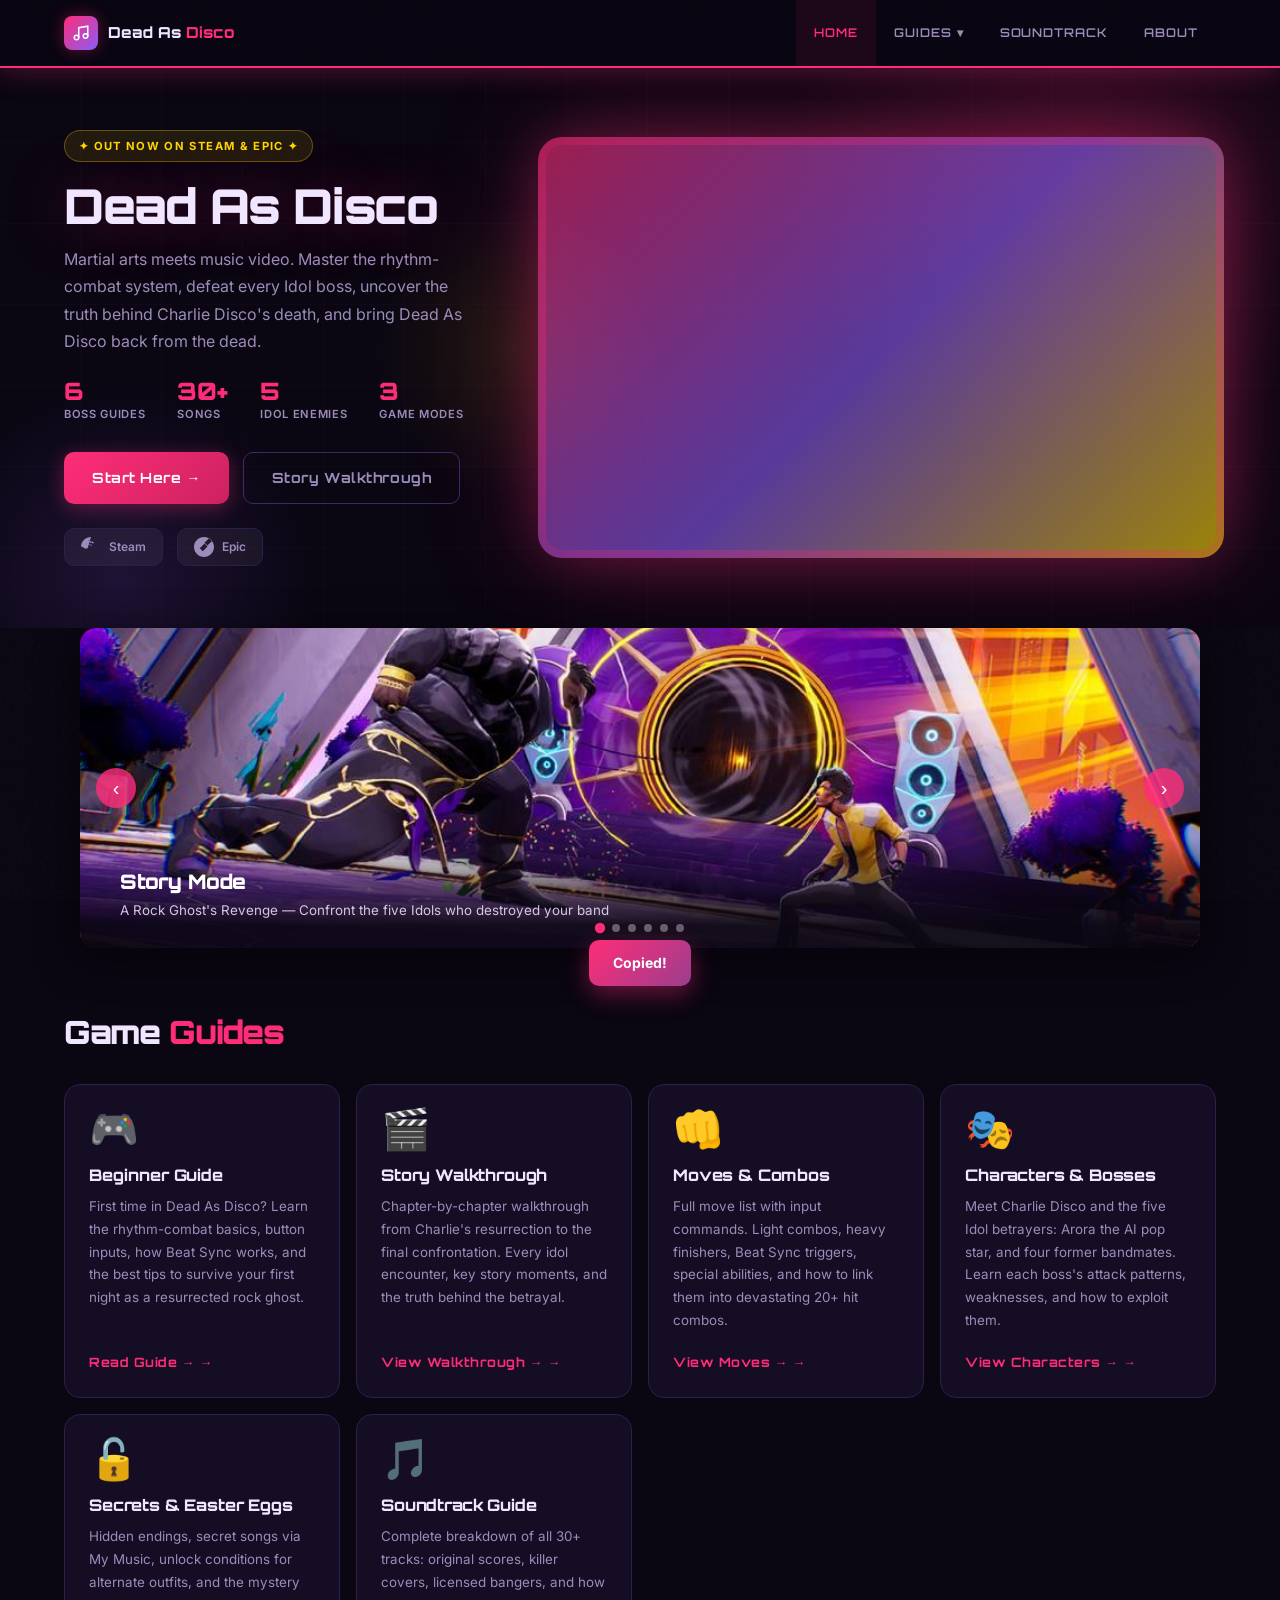
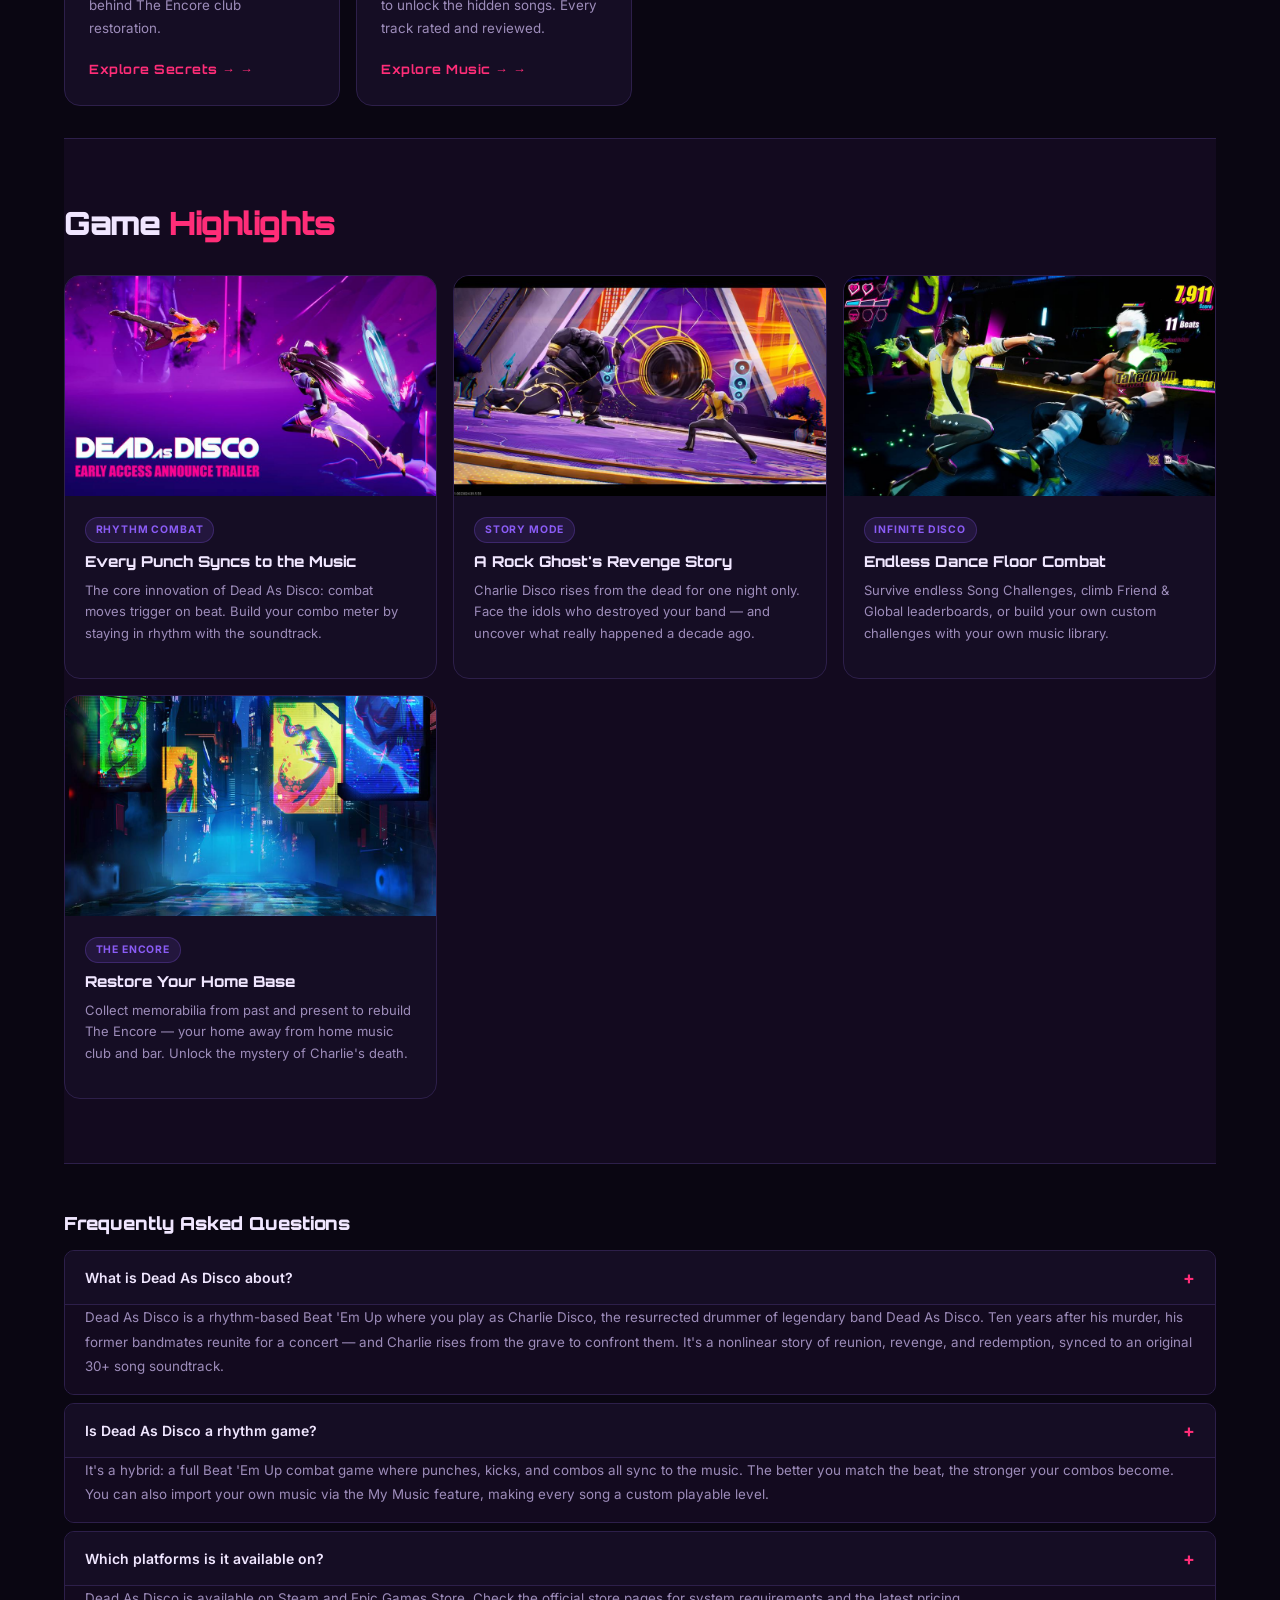
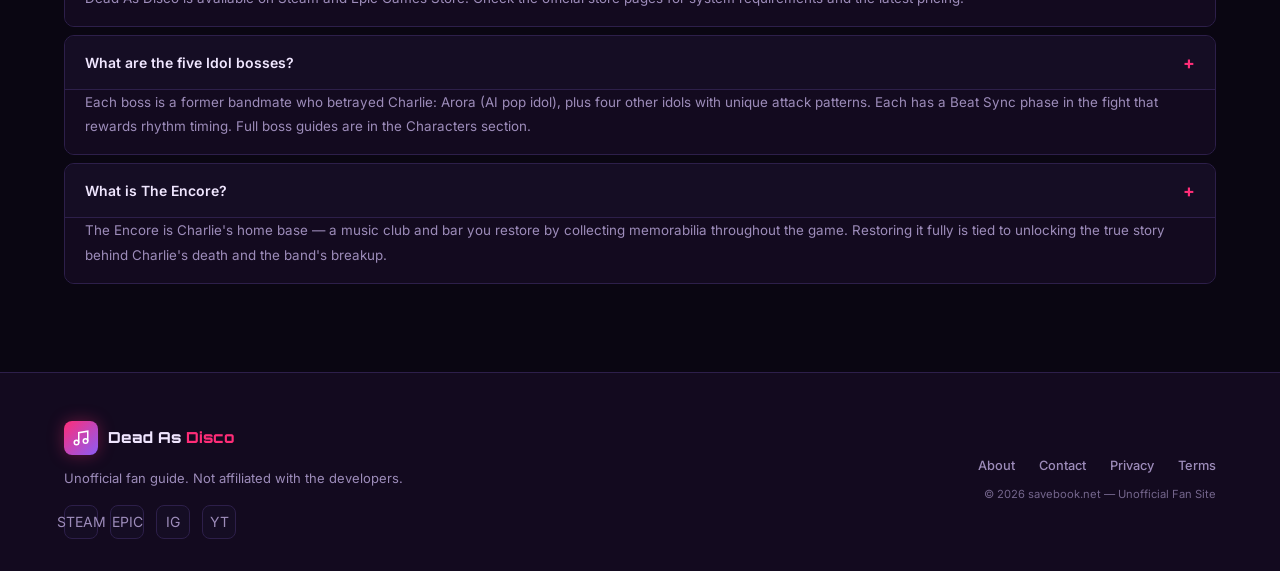
==== commit b4d107f0: "保存" ====
--- a/index.html
+++ b/index.html
@@ -63,8 +63,6 @@
         <div class="hero-badge">✦ Out Now on Steam &amp; Epic ✦</div>
         <h1 class="hero-title">
           <span class="line1">Dead As Disco</span>
-          <span class="line2">Your Complete</span>
-          <span class="line3">Game Guide</span>
         </h1>
         <p class="hero-tagline">Martial arts meets music video. Master the rhythm-combat system, defeat every Idol boss, uncover the truth behind Charlie Disco's death, and bring Dead As Disco back from the dead.</p>
         <div class="stats-row">
@@ -101,7 +99,9 @@
         </div>
       </div>
       <div class="hero-right">
-        <iframe width="560" height="315" src="https://www.youtube.com/embed/kJO-ernbFps" title="Dead As Disco Gameplay" frameborder="0" allow="accelerometer; autoplay; clipboard-write; encrypted-media; gyroscope; picture-in-picture" allowfullscreen style="border-radius: var(--radius-lg); box-shadow: 0 20px 60px rgba(0,0,0,0.5), 0 0 40px var(--accent-glow); max-width: 100%;"></iframe>
+        <div class="hero-video-wrapper">
+          <iframe width="720" height="405" src="https://www.youtube.com/embed/kJO-ernbFps" title="Dead As Disco Gameplay" frameborder="0" allow="accelerometer; autoplay; clipboard-write; encrypted-media; gyroscope; picture-in-picture" allowfullscreen style="border-radius: var(--radius-lg); box-shadow: 0 0 60px var(--accent-glow), 0 0 120px rgba(255,45,120,0.3); max-width: 100%; display:block;"></iframe>
+        </div>
       </div>
     </div>
   </section>
--- a/css/style.css
+++ b/css/style.css
@@ -91,11 +91,14 @@
 .hero-circle.circle-2 { width: 400px; height: 400px; background: radial-gradient(circle, var(--neon-purple) 0%, transparent 70%); bottom: -150px; left: -80px; }
 .hero-circle.circle-3 { width: 300px; height: 300px; background: radial-gradient(circle, var(--disco-gold) 0%, transparent 70%); top: 50%; left: 40%; transform: translate(-50%, -50%); opacity: 0.08; }
 .hero-lines { position: absolute; inset: 0; background: repeating-linear-gradient(90deg, transparent, transparent 80px, rgba(255,45,120,0.03) 80px, rgba(255,45,120,0.03) 81px), repeating-linear-gradient(0deg, transparent, transparent 80px, rgba(139,92,246,0.03) 80px, rgba(139,92,246,0.03) 81px); }
-.hero-content { position: relative; z-index: 1; display: grid; grid-template-columns: 1fr 1.2fr; gap: 4rem; align-items: center; max-width: 1200px; margin: 0 auto; padding: 0 1.5rem; }
-.hero-left { max-width: 520px; }
+.hero-content { position: relative; z-index: 1; display: grid; grid-template-columns: 1fr 1.6fr; gap: 4rem; align-items: center; max-width: 1200px; margin: 0 auto; padding: 0 1.5rem; }
+.hero-left { max-width: 440px; }
 .hero-right { display: flex; justify-content: center; align-items: center; }
+.hero-video-wrapper { position: relative; }
+.hero-video-wrapper::before { content: ''; position: absolute; inset: -8px; background: linear-gradient(135deg, var(--accent), var(--neon-purple), var(--disco-gold)); border-radius: calc(var(--radius-lg) + 8px); opacity: 0.6; z-index: -1; animation: videoGlow 4s ease-in-out infinite alternate; }
+.hero-video-wrapper iframe { position: relative; z-index: 1; }
 .hero-badge { display: inline-flex; align-items: center; gap: 0.4rem; font-size: 0.7rem; font-weight: 700; letter-spacing: 0.12em; color: var(--disco-gold); background: rgba(255,215,0,0.1); border: 1px solid rgba(255,215,0,0.3); padding: 0.35rem 0.875rem; border-radius: 9999px; text-transform: uppercase; margin-bottom: 1.25rem; }
-.hero-title { font-size: clamp(2.25rem, 5vw, 3.5rem); font-weight: 900; line-height: 1.05; letter-spacing: -0.03em; margin-bottom: 1rem; text-shadow: 0 0 60px var(--accent-glow); }
+.hero-title { font-size: clamp(1.75rem, 4vw, 3rem); font-weight: 900; line-height: 1; letter-spacing: -0.03em; margin-bottom: 1rem; text-shadow: 0 0 60px var(--accent-glow); white-space: nowrap; }
 .hero-title .line1 { display: block; color: var(--text); }
 .hero-title .line2 { display: block; color: var(--accent); }
 .hero-title .line3 { display: block; color: var(--neon-purple); }
@@ -1189,6 +1192,12 @@
 .st-corner--br { bottom: 20px; right: 20px; border-bottom: 2px solid var(--neon-purple); border-right: 2px solid var(--neon-purple); animation: st-corner-pulse 3s ease-in-out infinite alternate 1.5s; }
 @keyframes st-corner-pulse { 0% { opacity: 0.3; box-shadow: 0 0 5px var(--accent); } 100% { opacity: 0.8; box-shadow: 0 0 20px var(--accent); } }
 
+/* ---------- HERO VIDEO GLOW ---------- */
+@keyframes videoGlow {
+  0% { opacity: 0.4; }
+  100% { opacity: 0.7; }
+}
+
 /* ---------- RESPONSIVE ---------- */
 @media (max-width: 768px) {
   .st-layout { grid-template-columns: 1fr; gap: 1.5rem; }
